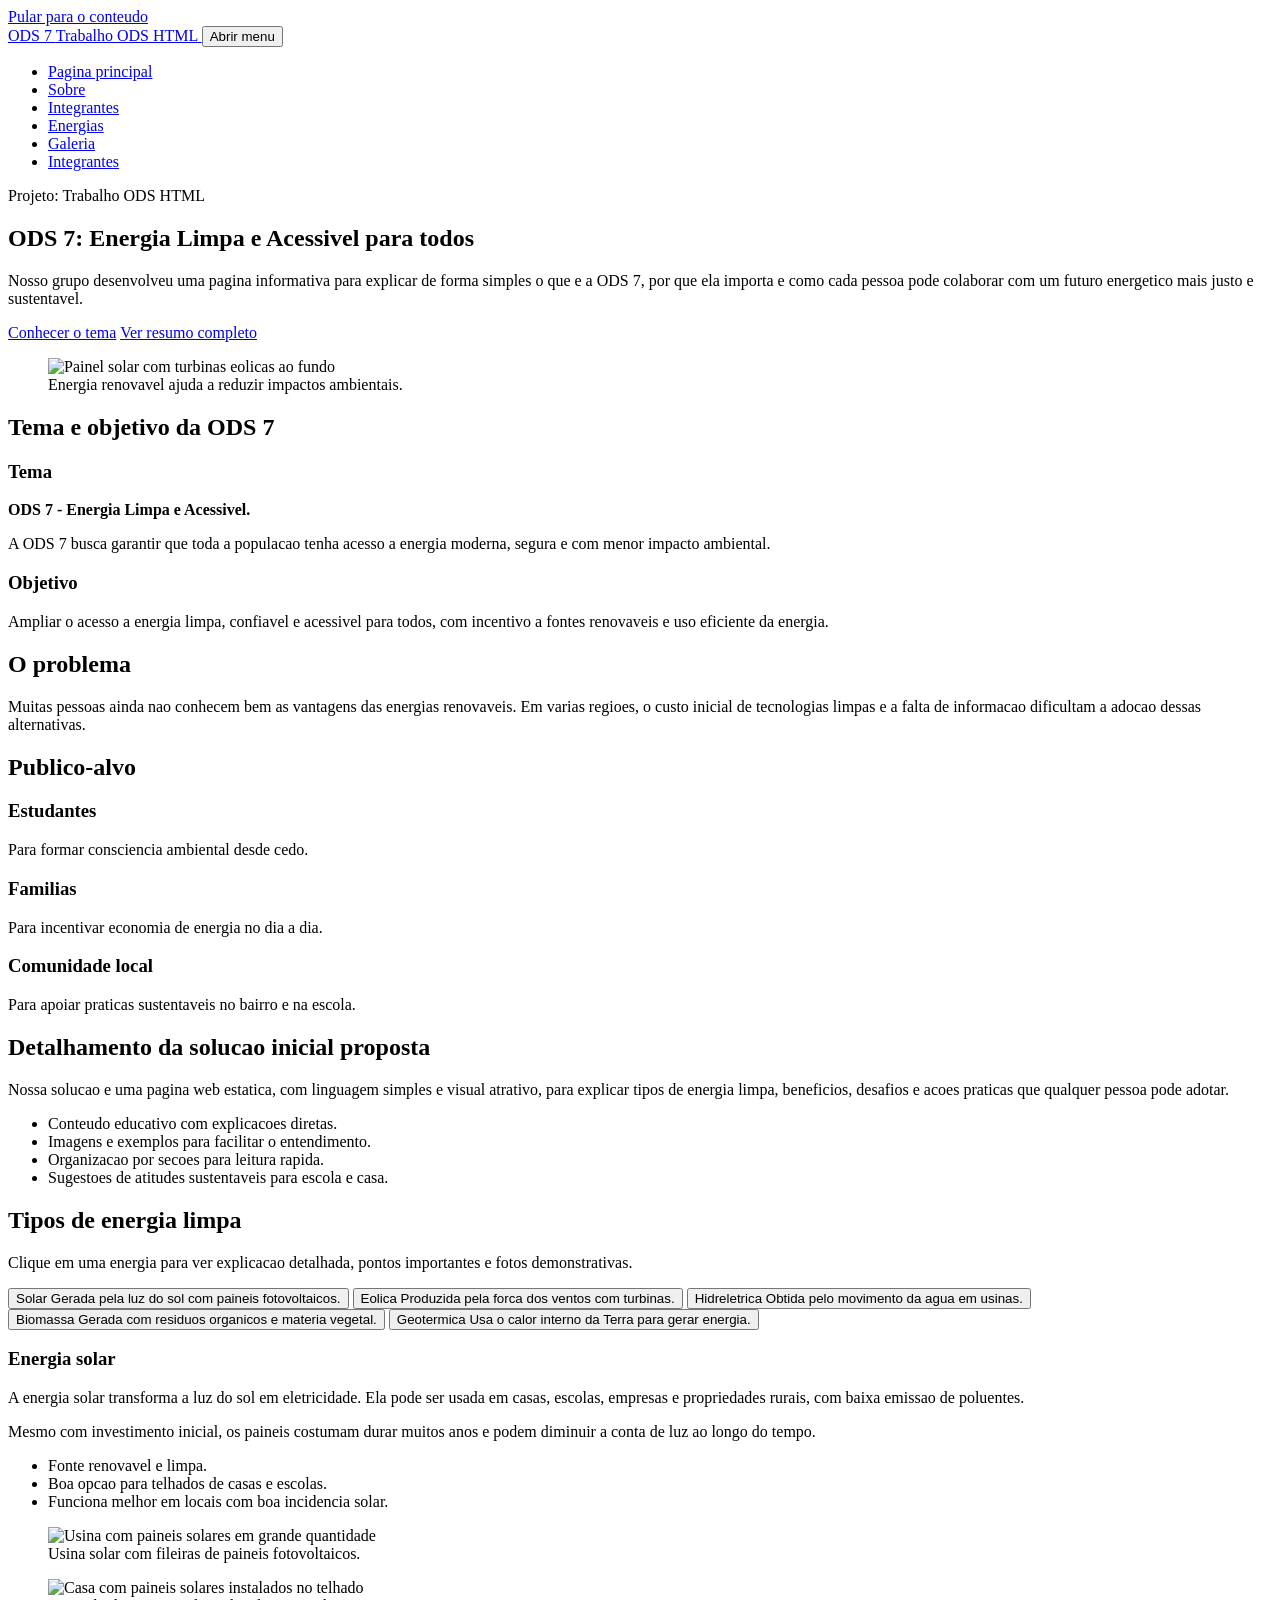
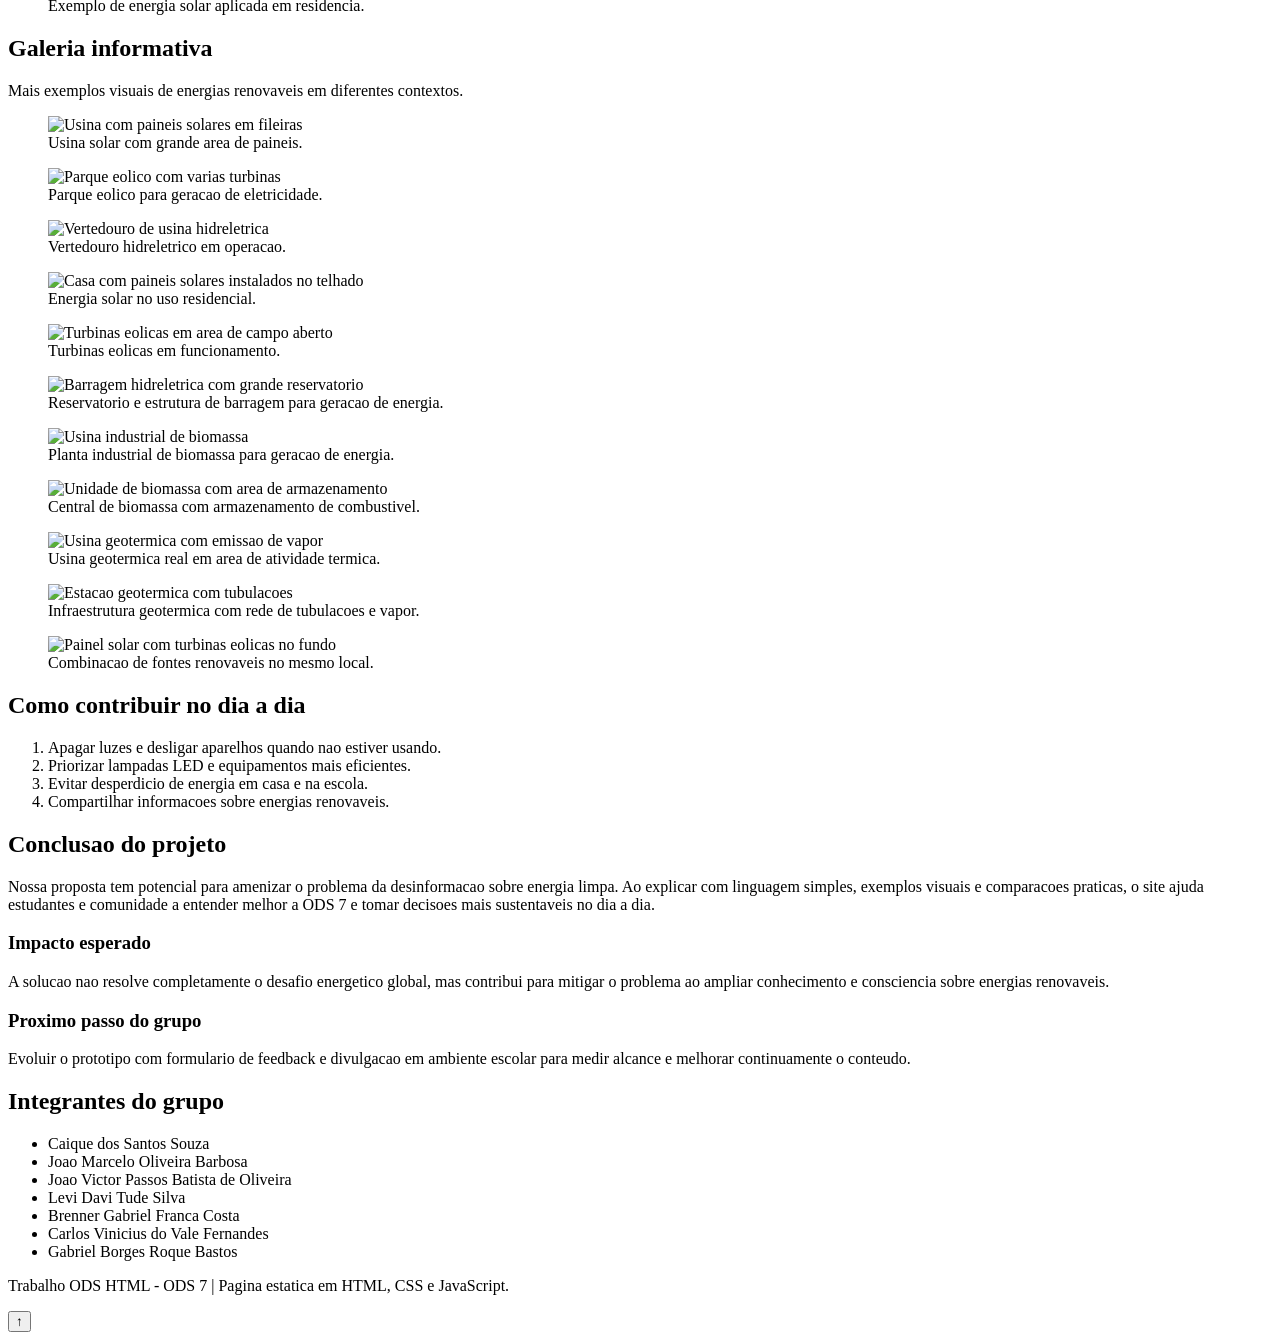
==== index.html @ 576f7d5b "Cria estrutura com 3 paginas: inicial, sobre e integrantes" ====
<!doctype html>
<html lang="pt-BR">
<head>
  <meta charset="UTF-8" />
  <meta name="viewport" content="width=device-width, initial-scale=1.0" />
  <title>Trabalho ODS HTML - ODS 7</title>
  <meta
    name="description"
    content="Pagina estatica educativa sobre a ODS 7 da ONU: Energia Limpa e Acessivel."
  />
  <link rel="stylesheet" href="style.css" />
  <script src="script.js" defer></script>
</head>
<body>
  <a class="skip-link" href="#conteudo">Pular para o conteudo</a>

  <header class="site-header" id="topo">
    <div class="container nav-wrap">
      <a class="brand" href="index.html">
        <span class="brand-badge">ODS 7</span>
        <span class="brand-text">Trabalho ODS HTML</span>
      </a>

      <button class="nav-toggle" id="nav-toggle" aria-controls="site-nav" aria-expanded="false">
        <span class="sr-only">Abrir menu</span>
        <span></span>
        <span></span>
        <span></span>
      </button>

      <nav class="site-nav" id="site-nav" aria-label="Menu principal">
        <ul>
          <li><a class="is-active" href="index.html">Pagina principal</a></li>
          <li><a href="sobre.html">Sobre</a></li>
          <li><a href="integrantes.html">Integrantes</a></li>
          <li><a href="#energias">Energias</a></li>
          <li><a href="#galeria">Galeria</a></li>
          <li><a href="#integrantes">Integrantes</a></li>
        </ul>
      </nav>
    </div>
  </header>

  <main id="conteudo">
    <section class="hero reveal">
      <div class="container hero-grid">
        <div>
          <p class="eyebrow">Projeto: Trabalho ODS HTML</p>
          <h1>ODS 7: Energia Limpa e Acessivel para todos</h1>
          <p class="hero-text">
            Nosso grupo desenvolveu uma pagina informativa para explicar de forma simples o que e a ODS 7,
            por que ela importa e como cada pessoa pode colaborar com um futuro energetico mais justo e sustentavel.
          </p>
          <div class="hero-actions">
            <a class="btn btn-primary" href="#sobre">Conhecer o tema</a>
            <a class="btn btn-outline" href="sobre.html">Ver resumo completo</a>
          </div>
        </div>
        <figure class="hero-image">
          <img
            src="https://images.unsplash.com/photo-1509391366360-2e959784a276?auto=format&fit=crop&w=1200&q=80"
            alt="Painel solar com turbinas eolicas ao fundo"
          />
          <figcaption>Energia renovavel ajuda a reduzir impactos ambientais.</figcaption>
        </figure>
      </div>
    </section>

    <section class="section reveal" id="sobre">
      <div class="container">
        <h2>Tema e objetivo da ODS 7</h2>
        <div class="cards two">
          <article class="card">
            <h3>Tema</h3>
            <p><strong>ODS 7 - Energia Limpa e Acessivel.</strong></p>
            <p>
              A ODS 7 busca garantir que toda a populacao tenha acesso a energia moderna, segura e com menor
              impacto ambiental.
            </p>
          </article>
          <article class="card">
            <h3>Objetivo</h3>
            <p>
              Ampliar o acesso a energia limpa, confiavel e acessivel para todos, com incentivo a fontes
              renovaveis e uso eficiente da energia.
            </p>
          </article>
        </div>
      </div>
    </section>

    <section class="section section-alt reveal" id="problema">
      <div class="container">
        <h2>O problema</h2>
        <p>
          Muitas pessoas ainda nao conhecem bem as vantagens das energias renovaveis. Em varias regioes, o custo
          inicial de tecnologias limpas e a falta de informacao dificultam a adocao dessas alternativas.
        </p>
      </div>
    </section>

    <section class="section reveal" id="publico">
      <div class="container">
        <h2>Publico-alvo</h2>
        <div class="cards three">
          <article class="card"><h3>Estudantes</h3><p>Para formar consciencia ambiental desde cedo.</p></article>
          <article class="card"><h3>Familias</h3><p>Para incentivar economia de energia no dia a dia.</p></article>
          <article class="card"><h3>Comunidade local</h3><p>Para apoiar praticas sustentaveis no bairro e na escola.</p></article>
        </div>
      </div>
    </section>

    <section class="section section-alt reveal" id="solucao">
      <div class="container">
        <h2>Detalhamento da solucao inicial proposta</h2>
        <p>
          Nossa solucao e uma pagina web estatica, com linguagem simples e visual atrativo, para explicar tipos de
          energia limpa, beneficios, desafios e acoes praticas que qualquer pessoa pode adotar.
        </p>
        <ul class="check-list">
          <li>Conteudo educativo com explicacoes diretas.</li>
          <li>Imagens e exemplos para facilitar o entendimento.</li>
          <li>Organizacao por secoes para leitura rapida.</li>
          <li>Sugestoes de atitudes sustentaveis para escola e casa.</li>
        </ul>
      </div>
    </section>

    <section class="section reveal" id="energias">
      <div class="container">
        <h2>Tipos de energia limpa</h2>
        <p class="section-intro">
          Clique em uma energia para ver explicacao detalhada, pontos importantes e fotos demonstrativas.
        </p>

        <div class="cards energy-grid energy-tabs" role="tablist" aria-label="Tipos de energia limpa">
          <button
            class="energy-tab card is-active"
            id="tab-solar"
            role="tab"
            aria-selected="true"
            aria-controls="painel-solar"
            data-energy-target="solar"
            type="button"
          >
            <span class="energy-tab-title">Solar</span>
            <span class="energy-tab-desc">Gerada pela luz do sol com paineis fotovoltaicos.</span>
          </button>
          <button
            class="energy-tab card"
            id="tab-eolica"
            role="tab"
            aria-selected="false"
            aria-controls="painel-eolica"
            data-energy-target="eolica"
            type="button"
          >
            <span class="energy-tab-title">Eolica</span>
            <span class="energy-tab-desc">Produzida pela forca dos ventos com turbinas.</span>
          </button>
          <button
            class="energy-tab card"
            id="tab-hidreletrica"
            role="tab"
            aria-selected="false"
            aria-controls="painel-hidreletrica"
            data-energy-target="hidreletrica"
            type="button"
          >
            <span class="energy-tab-title">Hidreletrica</span>
            <span class="energy-tab-desc">Obtida pelo movimento da agua em usinas.</span>
          </button>
          <button
            class="energy-tab card"
            id="tab-biomassa"
            role="tab"
            aria-selected="false"
            aria-controls="painel-biomassa"
            data-energy-target="biomassa"
            type="button"
          >
            <span class="energy-tab-title">Biomassa</span>
            <span class="energy-tab-desc">Gerada com residuos organicos e materia vegetal.</span>
          </button>
          <button
            class="energy-tab card"
            id="tab-geotermica"
            role="tab"
            aria-selected="false"
            aria-controls="painel-geotermica"
            data-energy-target="geotermica"
            type="button"
          >
            <span class="energy-tab-title">Geotermica</span>
            <span class="energy-tab-desc">Usa o calor interno da Terra para gerar energia.</span>
          </button>
        </div>

        <div class="energy-panels card">
          <article
            class="energy-panel is-active"
            id="painel-solar"
            role="tabpanel"
            aria-labelledby="tab-solar"
            data-energy-panel="solar"
          >
            <h3>Energia solar</h3>
            <p>
              A energia solar transforma a luz do sol em eletricidade. Ela pode ser usada em casas, escolas, empresas
              e propriedades rurais, com baixa emissao de poluentes.
            </p>
            <p>
              Mesmo com investimento inicial, os paineis costumam durar muitos anos e podem diminuir a conta de luz ao
              longo do tempo.
            </p>
            <ul class="energy-points">
              <li>Fonte renovavel e limpa.</li>
              <li>Boa opcao para telhados de casas e escolas.</li>
              <li>Funciona melhor em locais com boa incidencia solar.</li>
            </ul>
            <div class="energy-gallery">
              <figure>
                <img
                  src="https://images.unsplash.com/photo-1508514177221-188b1cf16e9d?auto=format&fit=crop&w=900&q=80"
                  alt="Usina com paineis solares em grande quantidade"
                />
                <figcaption>Usina solar com fileiras de paineis fotovoltaicos.</figcaption>
              </figure>
              <figure>
                <img
                  src="https://images.unsplash.com/photo-1497440001374-f26997328c1b?auto=format&fit=crop&w=900&q=80"
                  alt="Casa com paineis solares instalados no telhado"
                />
                <figcaption>Exemplo de energia solar aplicada em residencia.</figcaption>
              </figure>
            </div>
          </article>

          <article
            class="energy-panel"
            id="painel-eolica"
            role="tabpanel"
            aria-labelledby="tab-eolica"
            data-energy-panel="eolica"
            hidden
          >
            <h3>Energia eolica</h3>
            <p>
              A energia eolica e produzida quando o vento gira as pas das turbinas. Esse movimento aciona geradores e
              produz eletricidade para cidades e industrias.
            </p>
            <p>
              E uma fonte renovavel importante para reduzir o uso de combustiveis fosseis e diminuir a poluicao.
            </p>
            <ul class="energy-points">
              <li>Aproveita um recurso natural abundante: o vento.</li>
              <li>Tem baixa emissao de gases de efeito estufa.</li>
              <li>Requer planejamento para localizacao dos parques.</li>
            </ul>
            <div class="energy-gallery">
              <figure>
                <img
                  src="https://images.unsplash.com/photo-1466611653911-95081537e5b7?auto=format&fit=crop&w=900&q=80"
                  alt="Parque eolico com varias turbinas em area aberta"
                />
                <figcaption>Parque eolico em operacao.</figcaption>
              </figure>
              <figure>
                <img
                  src="https://images.unsplash.com/photo-1548337138-e87d889cc369?auto=format&fit=crop&w=900&q=80"
                  alt="Turbinas eolicas vistas de perto em campo aberto"
                />
                <figcaption>Turbinas transformando vento em energia eletrica.</figcaption>
              </figure>
            </div>
          </article>

          <article
            class="energy-panel"
            id="painel-hidreletrica"
            role="tabpanel"
            aria-labelledby="tab-hidreletrica"
            data-energy-panel="hidreletrica"
            hidden
          >
            <h3>Energia hidreletrica</h3>
            <p>
              A energia hidreletrica usa a forca da agua para girar turbinas e gerar eletricidade. No Brasil, essa
              fonte tem papel importante no abastecimento de energia.
            </p>
            <p>
              Apesar de renovavel, obras hidreletricas precisam de estudos ambientais para reduzir impactos em rios,
              fauna e comunidades.
            </p>
            <ul class="energy-points">
              <li>Grande capacidade de geracao para o sistema eletrico.</li>
              <li>Aproveita o fluxo de rios e reservatorios.</li>
              <li>Exige monitoramento ambiental constante.</li>
            </ul>
            <div class="energy-gallery">
              <figure>
                <img
                  src="https://upload.wikimedia.org/wikipedia/commons/f/f7/Itaipu_Dam_Spillway.jpg"
                  alt="Vertedouro da usina hidreletrica de Itaipu"
                />
                <figcaption>Vertedouro da hidreletrica de Itaipu em operacao.</figcaption>
              </figure>
              <figure>
                <img
                  src="https://upload.wikimedia.org/wikipedia/commons/b/b6/Barragem_de_itaipu.jpg"
                  alt="Barragem da usina hidreletrica de Itaipu"
                />
                <figcaption>Barragem hidreletrica com descarga de agua controlada.</figcaption>
              </figure>
            </div>
          </article>

          <article
            class="energy-panel"
            id="painel-biomassa"
            role="tabpanel"
            aria-labelledby="tab-biomassa"
            data-energy-panel="biomassa"
            hidden
          >
            <h3>Energia de biomassa</h3>
            <p>
              A biomassa usa residuos organicos, como restos de madeira, bagaco de cana e residuos agricolas, para
              produzir calor, eletricidade ou biocombustiveis.
            </p>
            <p>
              Ela ajuda a aproveitar materiais que seriam descartados, podendo gerar energia perto do local de
              producao desses residuos.
            </p>
            <ul class="energy-points">
              <li>Transforma residuos em fonte energetica util.</li>
              <li>Pode fortalecer economia local e rural.</li>
              <li>Precisa de controle de emissao e manejo adequado.</li>
            </ul>
            <div class="energy-gallery">
              <figure>
                <img
                  src="https://upload.wikimedia.org/wikipedia/commons/b/b1/Sandakan_Sabah_IOI-Sandakan-Biomass-Power-Plant-02.jpg"
                  alt="Usina real de biomassa com estrutura industrial"
                />
                <figcaption>Usina de biomassa em operacao para geracao de energia eletrica.</figcaption>
              </figure>
              <figure>
                <img
                  src="https://upload.wikimedia.org/wikipedia/commons/7/75/Biomassekraftwerk_mit_Lager.jpg"
                  alt="Central de biomassa com area de armazenamento de material"
                />
                <figcaption>Infraestrutura de biomassa com estoque de combustivel renovavel.</figcaption>
              </figure>
            </div>
          </article>

          <article
            class="energy-panel"
            id="painel-geotermica"
            role="tabpanel"
            aria-labelledby="tab-geotermica"
            data-energy-panel="geotermica"
            hidden
          >
            <h3>Energia geotermica</h3>
            <p>
              A energia geotermica aproveita o calor interno da Terra para aquecimento e producao de eletricidade.
              Essa fonte pode funcionar de forma constante em regioes com potencial geotermico.
            </p>
            <p>
              E pouco comum no Brasil, mas e bastante estudada no mundo por ser uma opcao limpa e estavel.
            </p>
            <ul class="energy-points">
              <li>Baixa emissao de carbono na operacao.</li>
              <li>Geracao continua em areas adequadas.</li>
              <li>Depende de condicoes geologicas especificas.</li>
            </ul>
            <div class="energy-gallery">
              <figure>
                <img
                  src="https://upload.wikimedia.org/wikipedia/commons/a/af/Hellisheidi_Geothermal_Power_Station.jpg"
                  alt="Usina geotermica real com vapor na Islandia"
                />
                <figcaption>Usina geotermica com liberacao de vapor em operacao real.</figcaption>
              </figure>
              <figure>
                <img
                  src="https://upload.wikimedia.org/wikipedia/commons/8/8b/Wairakei_Geothermal_Power_Station-5838.jpg"
                  alt="Estacao geotermica com tubulacoes e sistema de vapor"
                />
                <figcaption>Tubulacoes e sistema industrial de energia geotermica.</figcaption>
              </figure>
            </div>
          </article>
        </div>
      </div>
    </section>

    <section class="section section-alt reveal" id="galeria">
      <div class="container">
        <h2>Galeria informativa</h2>
        <p class="section-intro">Mais exemplos visuais de energias renovaveis em diferentes contextos.</p>
        <div class="gallery">
          <figure>
            <img
              src="https://images.unsplash.com/photo-1508514177221-188b1cf16e9d?auto=format&fit=crop&w=900&q=80"
              alt="Usina com paineis solares em fileiras"
            />
            <figcaption>Usina solar com grande area de paineis.</figcaption>
          </figure>
          <figure>
            <img
              src="https://images.unsplash.com/photo-1466611653911-95081537e5b7?auto=format&fit=crop&w=900&q=80"
              alt="Parque eolico com varias turbinas"
            />
            <figcaption>Parque eolico para geracao de eletricidade.</figcaption>
          </figure>
          <figure>
            <img
              src="https://upload.wikimedia.org/wikipedia/commons/f/f7/Itaipu_Dam_Spillway.jpg"
              alt="Vertedouro de usina hidreletrica"
            />
            <figcaption>Vertedouro hidreletrico em operacao.</figcaption>
          </figure>
          <figure>
            <img
              src="https://images.unsplash.com/photo-1497440001374-f26997328c1b?auto=format&fit=crop&w=900&q=80"
              alt="Casa com paineis solares instalados no telhado"
            />
            <figcaption>Energia solar no uso residencial.</figcaption>
          </figure>
          <figure>
            <img
              src="https://images.unsplash.com/photo-1548337138-e87d889cc369?auto=format&fit=crop&w=900&q=80"
              alt="Turbinas eolicas em area de campo aberto"
            />
            <figcaption>Turbinas eolicas em funcionamento.</figcaption>
          </figure>
          <figure>
            <img
              src="https://upload.wikimedia.org/wikipedia/commons/b/b6/Barragem_de_itaipu.jpg"
              alt="Barragem hidreletrica com grande reservatorio"
            />
            <figcaption>Reservatorio e estrutura de barragem para geracao de energia.</figcaption>
          </figure>
          <figure>
            <img
              src="https://upload.wikimedia.org/wikipedia/commons/b/b1/Sandakan_Sabah_IOI-Sandakan-Biomass-Power-Plant-02.jpg"
              alt="Usina industrial de biomassa"
            />
            <figcaption>Planta industrial de biomassa para geracao de energia.</figcaption>
          </figure>
          <figure>
            <img
              src="https://upload.wikimedia.org/wikipedia/commons/7/75/Biomassekraftwerk_mit_Lager.jpg"
              alt="Unidade de biomassa com area de armazenamento"
            />
            <figcaption>Central de biomassa com armazenamento de combustivel.</figcaption>
          </figure>
          <figure>
            <img
              src="https://upload.wikimedia.org/wikipedia/commons/a/af/Hellisheidi_Geothermal_Power_Station.jpg"
              alt="Usina geotermica com emissao de vapor"
            />
            <figcaption>Usina geotermica real em area de atividade termica.</figcaption>
          </figure>
          <figure>
            <img
              src="https://upload.wikimedia.org/wikipedia/commons/8/8b/Wairakei_Geothermal_Power_Station-5838.jpg"
              alt="Estacao geotermica com tubulacoes"
            />
            <figcaption>Infraestrutura geotermica com rede de tubulacoes e vapor.</figcaption>
          </figure>
          <figure>
            <img
              src="https://images.unsplash.com/photo-1509391366360-2e959784a276?auto=format&fit=crop&w=900&q=80"
              alt="Painel solar com turbinas eolicas no fundo"
            />
            <figcaption>Combinacao de fontes renovaveis no mesmo local.</figcaption>
          </figure>
        </div>
      </div>
    </section>

    <section class="section reveal" id="acoes">
      <div class="container">
        <h2>Como contribuir no dia a dia</h2>
        <ol class="tips">
          <li>Apagar luzes e desligar aparelhos quando nao estiver usando.</li>
          <li>Priorizar lampadas LED e equipamentos mais eficientes.</li>
          <li>Evitar desperdicio de energia em casa e na escola.</li>
          <li>Compartilhar informacoes sobre energias renovaveis.</li>
        </ol>
      </div>
    </section>

    <section class="section section-alt reveal" id="conclusao">
      <div class="container">
        <h2>Conclusao do projeto</h2>
        <p class="section-intro">
          Nossa proposta tem potencial para amenizar o problema da desinformacao sobre energia limpa. Ao explicar com
          linguagem simples, exemplos visuais e comparacoes praticas, o site ajuda estudantes e comunidade a entender
          melhor a ODS 7 e tomar decisoes mais sustentaveis no dia a dia.
        </p>
        <div class="cards two">
          <article class="card">
            <h3>Impacto esperado</h3>
            <p>
              A solucao nao resolve completamente o desafio energetico global, mas contribui para mitigar o problema ao
              ampliar conhecimento e consciencia sobre energias renovaveis.
            </p>
          </article>
          <article class="card">
            <h3>Proximo passo do grupo</h3>
            <p>
              Evoluir o prototipo com formulario de feedback e divulgacao em ambiente escolar para medir alcance e
              melhorar continuamente o conteudo.
            </p>
          </article>
        </div>
      </div>
    </section>

    <section class="section section-alt reveal" id="integrantes">
      <div class="container">
        <h2>Integrantes do grupo</h2>
        <ul class="members">
          <li>Caique dos Santos Souza</li>
          <li>Joao Marcelo Oliveira Barbosa</li>
          <li>Joao Victor Passos Batista de Oliveira</li>
          <li>Levi Davi Tude Silva</li>
          <li>Brenner Gabriel Franca Costa</li>
          <li>Carlos Vinicius do Vale Fernandes</li>
          <li>Gabriel Borges Roque Bastos</li>
        </ul>
      </div>
    </section>
  </main>

  <footer class="site-footer">
    <div class="container">
      <p>Trabalho ODS HTML - ODS 7 | Pagina estatica em HTML, CSS e JavaScript.</p>
    </div>
  </footer>

  <button id="to-top" class="to-top" aria-label="Voltar ao topo">↑</button>
</body>
</html>
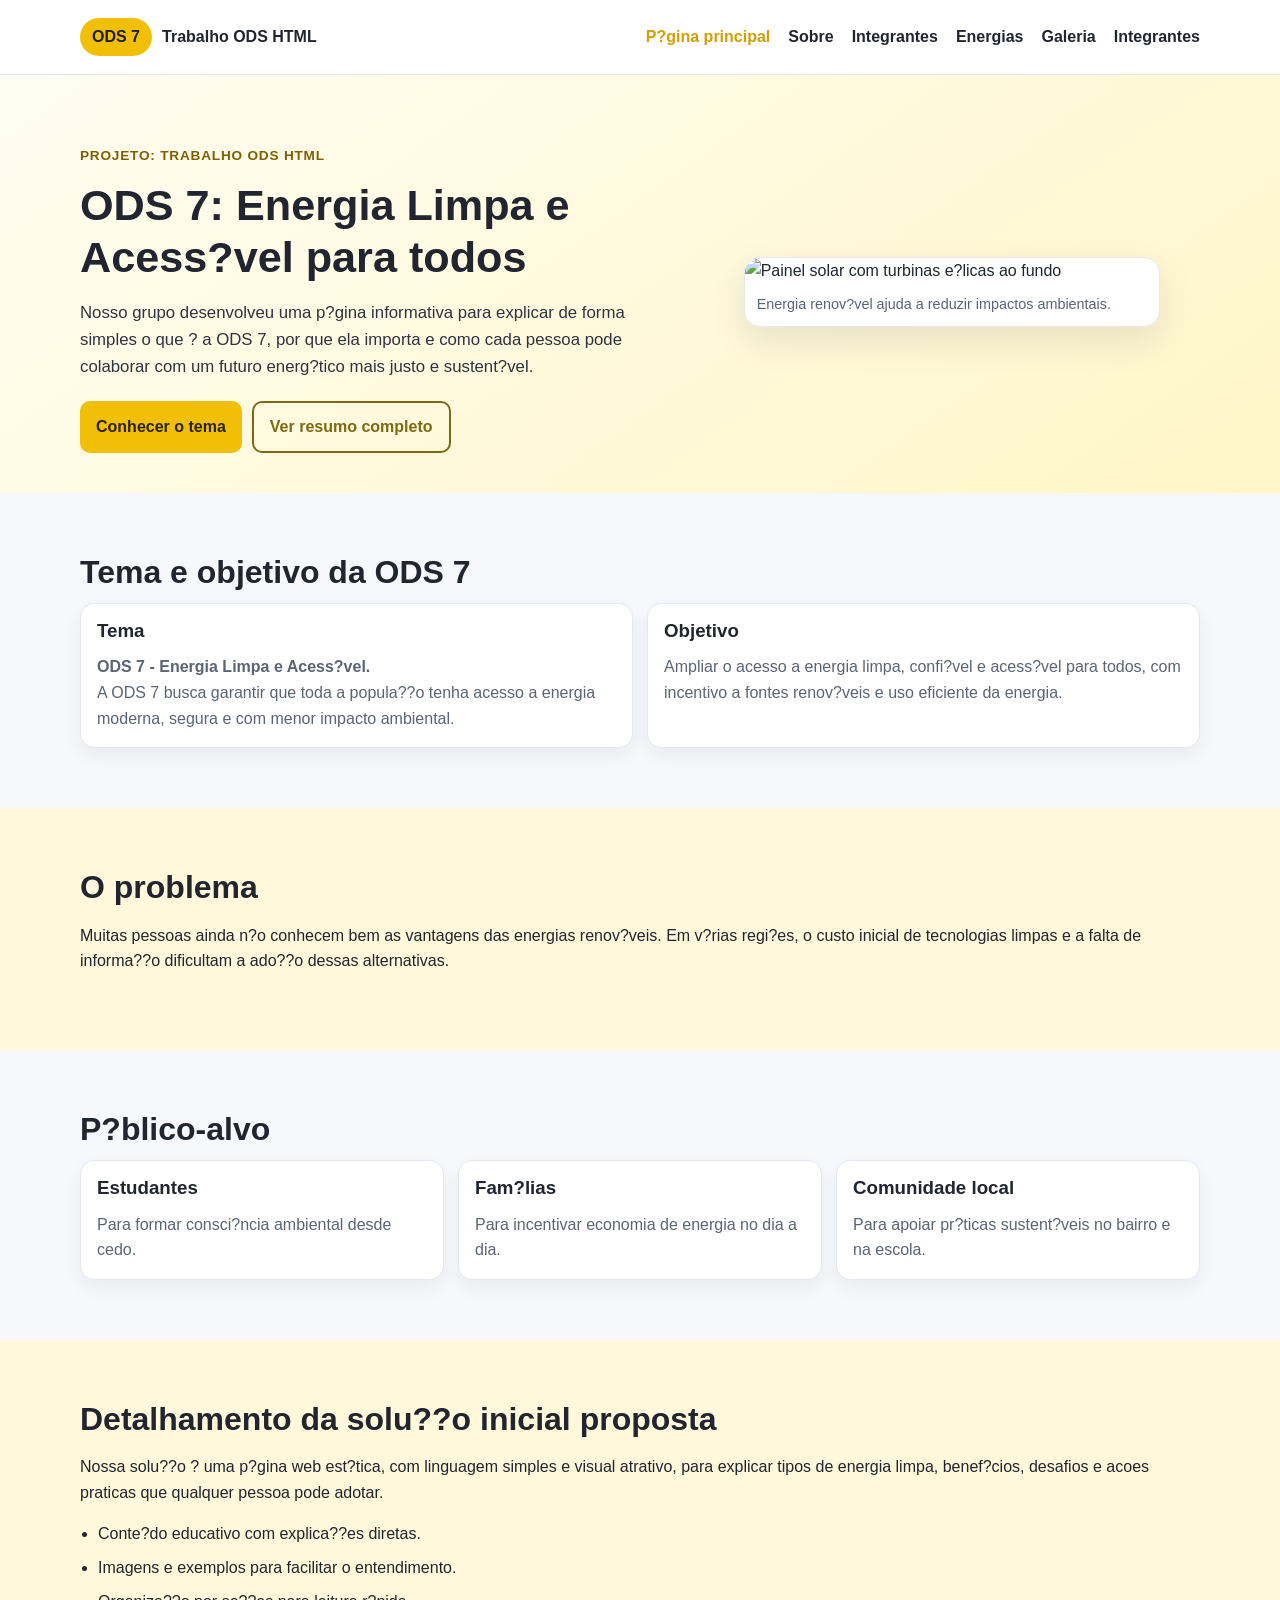
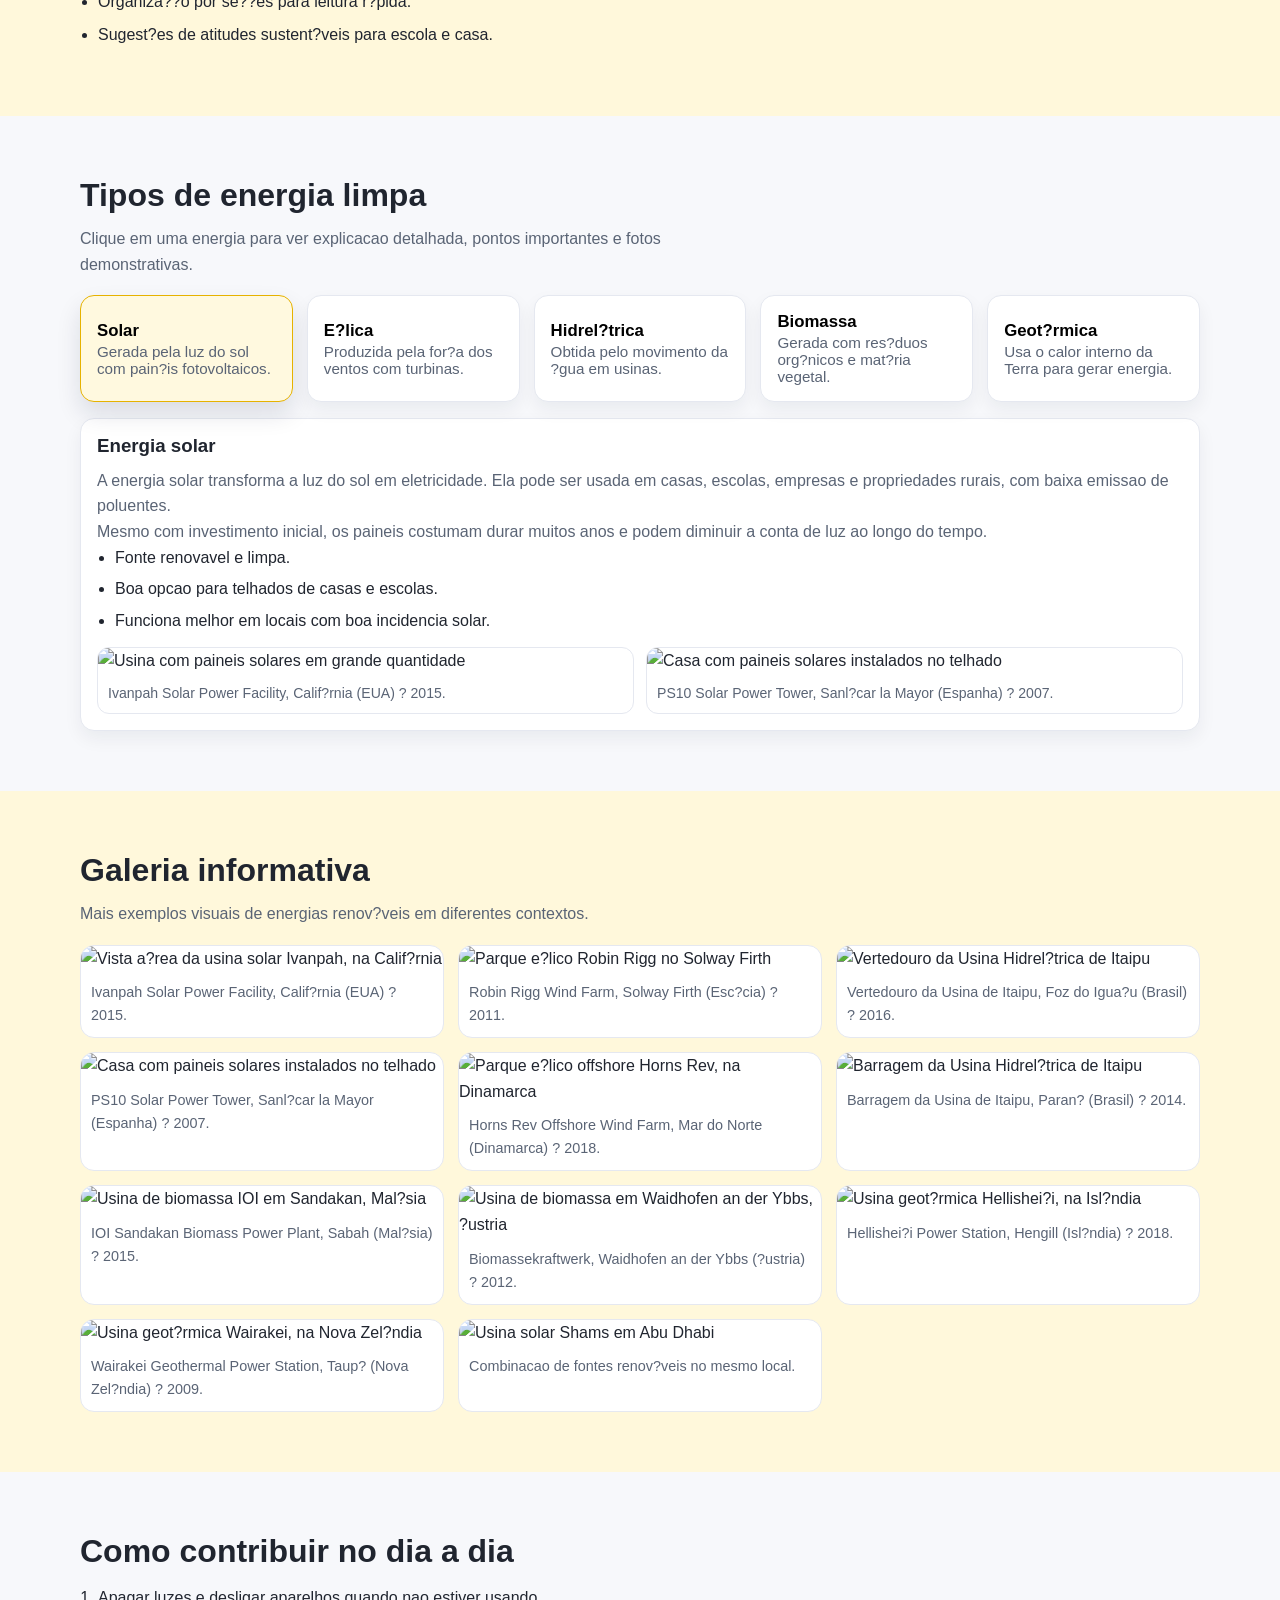
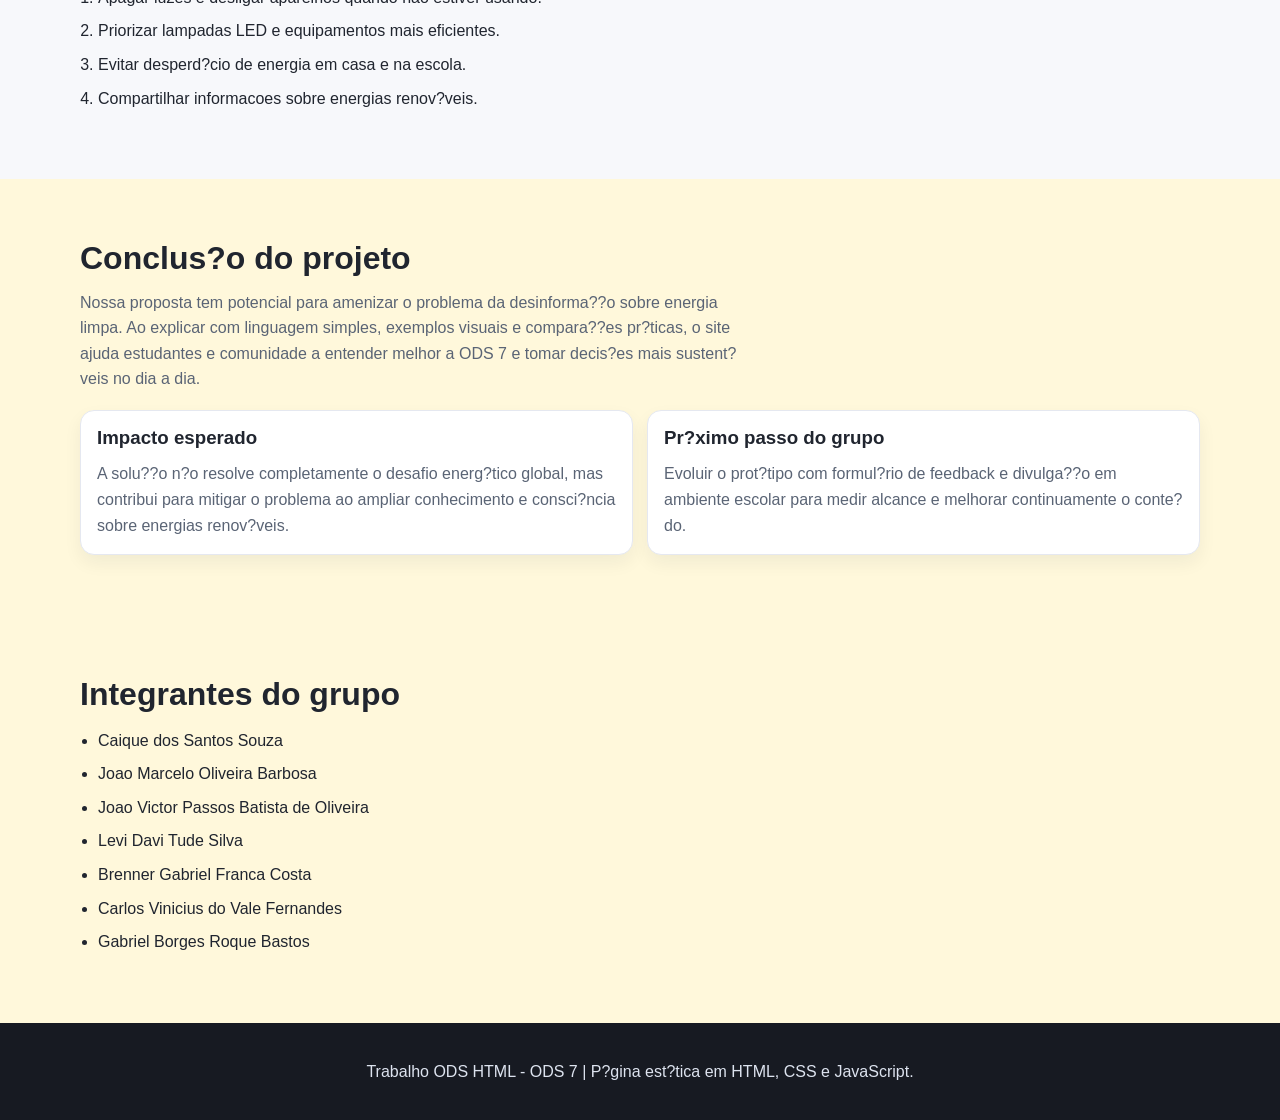
==== commit bdae47d4: "Revisa ortografia e atualiza fotos reais com local e ano" ====
--- a/index.html
+++ b/index.html
@@ -6,7 +6,7 @@
   <title>Trabalho ODS HTML - ODS 7</title>
   <meta
     name="description"
-    content="Pagina estatica educativa sobre a ODS 7 da ONU: Energia Limpa e Acessivel."
+    content="P?gina est?tica educativa sobre a ODS 7 da ONU: Energia Limpa e Acess?vel."
   />
   <link rel="stylesheet" href="style.css" />
   <script src="script.js" defer></script>
@@ -30,7 +30,7 @@
 
       <nav class="site-nav" id="site-nav" aria-label="Menu principal">
         <ul>
-          <li><a class="is-active" href="index.html">Pagina principal</a></li>
+          <li><a class="is-active" href="index.html">P?gina principal</a></li>
           <li><a href="sobre.html">Sobre</a></li>
           <li><a href="integrantes.html">Integrantes</a></li>
           <li><a href="#energias">Energias</a></li>
@@ -46,10 +46,10 @@
       <div class="container hero-grid">
         <div>
           <p class="eyebrow">Projeto: Trabalho ODS HTML</p>
-          <h1>ODS 7: Energia Limpa e Acessivel para todos</h1>
+          <h1>ODS 7: Energia Limpa e Acess?vel para todos</h1>
           <p class="hero-text">
-            Nosso grupo desenvolveu uma pagina informativa para explicar de forma simples o que e a ODS 7,
-            por que ela importa e como cada pessoa pode colaborar com um futuro energetico mais justo e sustentavel.
+            Nosso grupo desenvolveu uma p?gina informativa para explicar de forma simples o que ? a ODS 7,
+            por que ela importa e como cada pessoa pode colaborar com um futuro energ?tico mais justo e sustent?vel.
           </p>
           <div class="hero-actions">
             <a class="btn btn-primary" href="#sobre">Conhecer o tema</a>
@@ -59,9 +59,9 @@
         <figure class="hero-image">
           <img
             src="https://images.unsplash.com/photo-1509391366360-2e959784a276?auto=format&fit=crop&w=1200&q=80"
-            alt="Painel solar com turbinas eolicas ao fundo"
+            alt="Painel solar com turbinas e?licas ao fundo"
           />
-          <figcaption>Energia renovavel ajuda a reduzir impactos ambientais.</figcaption>
+          <figcaption>Energia renov?vel ajuda a reduzir impactos ambientais.</figcaption>
         </figure>
       </div>
     </section>
@@ -72,17 +72,17 @@
         <div class="cards two">
           <article class="card">
             <h3>Tema</h3>
-            <p><strong>ODS 7 - Energia Limpa e Acessivel.</strong></p>
-            <p>
-              A ODS 7 busca garantir que toda a populacao tenha acesso a energia moderna, segura e com menor
+            <p><strong>ODS 7 - Energia Limpa e Acess?vel.</strong></p>
+            <p>
+              A ODS 7 busca garantir que toda a popula??o tenha acesso a energia moderna, segura e com menor
               impacto ambiental.
             </p>
           </article>
           <article class="card">
             <h3>Objetivo</h3>
             <p>
-              Ampliar o acesso a energia limpa, confiavel e acessivel para todos, com incentivo a fontes
-              renovaveis e uso eficiente da energia.
+              Ampliar o acesso a energia limpa, confi?vel e acess?vel para todos, com incentivo a fontes
+              renov?veis e uso eficiente da energia.
             </p>
           </article>
         </div>
@@ -93,35 +93,35 @@
       <div class="container">
         <h2>O problema</h2>
         <p>
-          Muitas pessoas ainda nao conhecem bem as vantagens das energias renovaveis. Em varias regioes, o custo
-          inicial de tecnologias limpas e a falta de informacao dificultam a adocao dessas alternativas.
+          Muitas pessoas ainda n?o conhecem bem as vantagens das energias renov?veis. Em v?rias regi?es, o custo
+          inicial de tecnologias limpas e a falta de informa??o dificultam a ado??o dessas alternativas.
         </p>
       </div>
     </section>
 
     <section class="section reveal" id="publico">
       <div class="container">
-        <h2>Publico-alvo</h2>
+        <h2>P?blico-alvo</h2>
         <div class="cards three">
-          <article class="card"><h3>Estudantes</h3><p>Para formar consciencia ambiental desde cedo.</p></article>
-          <article class="card"><h3>Familias</h3><p>Para incentivar economia de energia no dia a dia.</p></article>
-          <article class="card"><h3>Comunidade local</h3><p>Para apoiar praticas sustentaveis no bairro e na escola.</p></article>
-        </div>
-      </div>
-    </section>
-
-    <section class="section section-alt reveal" id="solucao">
-      <div class="container">
-        <h2>Detalhamento da solucao inicial proposta</h2>
+          <article class="card"><h3>Estudantes</h3><p>Para formar consci?ncia ambiental desde cedo.</p></article>
+          <article class="card"><h3>Fam?lias</h3><p>Para incentivar economia de energia no dia a dia.</p></article>
+          <article class="card"><h3>Comunidade local</h3><p>Para apoiar pr?ticas sustent?veis no bairro e na escola.</p></article>
+        </div>
+      </div>
+    </section>
+
+    <section class="section section-alt reveal" id="solu??o">
+      <div class="container">
+        <h2>Detalhamento da solu??o inicial proposta</h2>
         <p>
-          Nossa solucao e uma pagina web estatica, com linguagem simples e visual atrativo, para explicar tipos de
-          energia limpa, beneficios, desafios e acoes praticas que qualquer pessoa pode adotar.
+          Nossa solu??o ? uma p?gina web est?tica, com linguagem simples e visual atrativo, para explicar tipos de
+          energia limpa, benef?cios, desafios e acoes praticas que qualquer pessoa pode adotar.
         </p>
         <ul class="check-list">
-          <li>Conteudo educativo com explicacoes diretas.</li>
+          <li>Conte?do educativo com explica??es diretas.</li>
           <li>Imagens e exemplos para facilitar o entendimento.</li>
-          <li>Organizacao por secoes para leitura rapida.</li>
-          <li>Sugestoes de atitudes sustentaveis para escola e casa.</li>
+          <li>Organiza??o por se??es para leitura r?pida.</li>
+          <li>Sugest?es de atitudes sustent?veis para escola e casa.</li>
         </ul>
       </div>
     </section>
@@ -144,7 +144,7 @@
             type="button"
           >
             <span class="energy-tab-title">Solar</span>
-            <span class="energy-tab-desc">Gerada pela luz do sol com paineis fotovoltaicos.</span>
+            <span class="energy-tab-desc">Gerada pela luz do sol com pain?is fotovoltaicos.</span>
           </button>
           <button
             class="energy-tab card"
@@ -155,8 +155,8 @@
             data-energy-target="eolica"
             type="button"
           >
-            <span class="energy-tab-title">Eolica</span>
-            <span class="energy-tab-desc">Produzida pela forca dos ventos com turbinas.</span>
+            <span class="energy-tab-title">E?lica</span>
+            <span class="energy-tab-desc">Produzida pela for?a dos ventos com turbinas.</span>
           </button>
           <button
             class="energy-tab card"
@@ -167,8 +167,8 @@
             data-energy-target="hidreletrica"
             type="button"
           >
-            <span class="energy-tab-title">Hidreletrica</span>
-            <span class="energy-tab-desc">Obtida pelo movimento da agua em usinas.</span>
+            <span class="energy-tab-title">Hidrel?trica</span>
+            <span class="energy-tab-desc">Obtida pelo movimento da ?gua em usinas.</span>
           </button>
           <button
             class="energy-tab card"
@@ -180,7 +180,7 @@
             type="button"
           >
             <span class="energy-tab-title">Biomassa</span>
-            <span class="energy-tab-desc">Gerada com residuos organicos e materia vegetal.</span>
+            <span class="energy-tab-desc">Gerada com res?duos org?nicos e mat?ria vegetal.</span>
           </button>
           <button
             class="energy-tab card"
@@ -191,7 +191,7 @@
             data-energy-target="geotermica"
             type="button"
           >
-            <span class="energy-tab-title">Geotermica</span>
+            <span class="energy-tab-title">Geot?rmica</span>
             <span class="energy-tab-desc">Usa o calor interno da Terra para gerar energia.</span>
           </button>
         </div>
@@ -221,17 +221,17 @@
             <div class="energy-gallery">
               <figure>
                 <img
-                  src="https://images.unsplash.com/photo-1508514177221-188b1cf16e9d?auto=format&fit=crop&w=900&q=80"
+                  src="https://upload.wikimedia.org/wikipedia/commons/f/fd/Ivanpah_Solar_Power_Facility_from_the_air_2015.jpg"
                   alt="Usina com paineis solares em grande quantidade"
                 />
-                <figcaption>Usina solar com fileiras de paineis fotovoltaicos.</figcaption>
-              </figure>
-              <figure>
-                <img
-                  src="https://images.unsplash.com/photo-1497440001374-f26997328c1b?auto=format&fit=crop&w=900&q=80"
+                <figcaption>Ivanpah Solar Power Facility, Calif?rnia (EUA) ? 2015.</figcaption>
+              </figure>
+              <figure>
+                <img
+                  src="https://upload.wikimedia.org/wikipedia/commons/e/eb/PS10_solar_power_tower.jpg"
                   alt="Casa com paineis solares instalados no telhado"
                 />
-                <figcaption>Exemplo de energia solar aplicada em residencia.</figcaption>
+                <figcaption>PS10 Solar Power Tower, Sanl?car la Mayor (Espanha) ? 2007.</figcaption>
               </figure>
             </div>
           </article>
@@ -244,33 +244,33 @@
             data-energy-panel="eolica"
             hidden
           >
-            <h3>Energia eolica</h3>
-            <p>
-              A energia eolica e produzida quando o vento gira as pas das turbinas. Esse movimento aciona geradores e
-              produz eletricidade para cidades e industrias.
-            </p>
-            <p>
-              E uma fonte renovavel importante para reduzir o uso de combustiveis fosseis e diminuir a poluicao.
+            <h3>Energia e?lica</h3>
+            <p>
+              A energia e?lica ? produzida quando o vento gira as p?s das turbinas. Esse movimento aciona geradores e
+              produz eletricidade para cidades e ind?strias.
+            </p>
+            <p>
+              ? uma fonte renov?vel importante para reduzir o uso de combust?veis f?sseis e diminuir a polui??o.
             </p>
             <ul class="energy-points">
               <li>Aproveita um recurso natural abundante: o vento.</li>
-              <li>Tem baixa emissao de gases de efeito estufa.</li>
-              <li>Requer planejamento para localizacao dos parques.</li>
+              <li>Tem baixa emiss?o de gases de efeito estufa.</li>
+              <li>Requer planejamento para localiza??o dos parques.</li>
             </ul>
             <div class="energy-gallery">
               <figure>
                 <img
-                  src="https://images.unsplash.com/photo-1466611653911-95081537e5b7?auto=format&fit=crop&w=900&q=80"
+                  src="https://upload.wikimedia.org/wikipedia/commons/3/33/Robin_Rigg_Wind_Farm_%28geograph_2583753%29.jpg"
                   alt="Parque eolico com varias turbinas em area aberta"
                 />
-                <figcaption>Parque eolico em operacao.</figcaption>
-              </figure>
-              <figure>
-                <img
-                  src="https://images.unsplash.com/photo-1548337138-e87d889cc369?auto=format&fit=crop&w=900&q=80"
+                <figcaption>Robin Rigg Wind Farm, Solway Firth (Esc?cia) ? 2011.</figcaption>
+              </figure>
+              <figure>
+                <img
+                  src="https://upload.wikimedia.org/wikipedia/commons/a/a9/Offshore_wind_farm_with_sand_bank_%22Horns_Rev%22%2C_Denmark.jpg"
                   alt="Turbinas eolicas vistas de perto em campo aberto"
                 />
-                <figcaption>Turbinas transformando vento em energia eletrica.</figcaption>
+                <figcaption>Horns Rev Offshore Wind Farm, Mar do Norte (Dinamarca) ? 2018.</figcaption>
               </figure>
             </div>
           </article>
@@ -283,18 +283,18 @@
             data-energy-panel="hidreletrica"
             hidden
           >
-            <h3>Energia hidreletrica</h3>
+            <h3>Energia hidrel?trica</h3>
             <p>
               A energia hidreletrica usa a forca da agua para girar turbinas e gerar eletricidade. No Brasil, essa
               fonte tem papel importante no abastecimento de energia.
             </p>
             <p>
-              Apesar de renovavel, obras hidreletricas precisam de estudos ambientais para reduzir impactos em rios,
+              Apesar de renov?vel, obras hidrel?tricas precisam de estudos ambientais para reduzir impactos em rios,
               fauna e comunidades.
             </p>
             <ul class="energy-points">
-              <li>Grande capacidade de geracao para o sistema eletrico.</li>
-              <li>Aproveita o fluxo de rios e reservatorios.</li>
+              <li>Grande capacidade de gera??o para o sistema el?trico.</li>
+              <li>Aproveita o fluxo de rios e reservat?rios.</li>
               <li>Exige monitoramento ambiental constante.</li>
             </ul>
             <div class="energy-gallery">
@@ -303,14 +303,14 @@
                   src="https://upload.wikimedia.org/wikipedia/commons/f/f7/Itaipu_Dam_Spillway.jpg"
                   alt="Vertedouro da usina hidreletrica de Itaipu"
                 />
-                <figcaption>Vertedouro da hidreletrica de Itaipu em operacao.</figcaption>
+                <figcaption>Vertedouro da Usina de Itaipu, Foz do Igua?u (Brasil) ? 2016.</figcaption>
               </figure>
               <figure>
                 <img
                   src="https://upload.wikimedia.org/wikipedia/commons/b/b6/Barragem_de_itaipu.jpg"
                   alt="Barragem da usina hidreletrica de Itaipu"
                 />
-                <figcaption>Barragem hidreletrica com descarga de agua controlada.</figcaption>
+                <figcaption>Barragem da Usina de Itaipu, Paran? (Brasil) ? 2014.</figcaption>
               </figure>
             </div>
           </article>
@@ -325,17 +325,17 @@
           >
             <h3>Energia de biomassa</h3>
             <p>
-              A biomassa usa residuos organicos, como restos de madeira, bagaco de cana e residuos agricolas, para
+              A biomassa usa res?duos org?nicos, como restos de madeira, baga?o de cana e res?duos agr?colas, para
               produzir calor, eletricidade ou biocombustiveis.
             </p>
             <p>
               Ela ajuda a aproveitar materiais que seriam descartados, podendo gerar energia perto do local de
-              producao desses residuos.
+              produ??o desses res?duos.
             </p>
             <ul class="energy-points">
-              <li>Transforma residuos em fonte energetica util.</li>
+              <li>Transforma residuos em fonte energ?tica ?til.</li>
               <li>Pode fortalecer economia local e rural.</li>
-              <li>Precisa de controle de emissao e manejo adequado.</li>
+              <li>Precisa de controle de emiss?o e manejo adequado.</li>
             </ul>
             <div class="energy-gallery">
               <figure>
@@ -343,14 +343,14 @@
                   src="https://upload.wikimedia.org/wikipedia/commons/b/b1/Sandakan_Sabah_IOI-Sandakan-Biomass-Power-Plant-02.jpg"
                   alt="Usina real de biomassa com estrutura industrial"
                 />
-                <figcaption>Usina de biomassa em operacao para geracao de energia eletrica.</figcaption>
-              </figure>
-              <figure>
-                <img
-                  src="https://upload.wikimedia.org/wikipedia/commons/7/75/Biomassekraftwerk_mit_Lager.jpg"
+                <figcaption>IOI Sandakan Biomass Power Plant, Sabah (Mal?sia) ? 2015.</figcaption>
+              </figure>
+              <figure>
+                <img
+                  src="https://upload.wikimedia.org/wikipedia/commons/6/66/Waidhofen_an_der_Ybbs_-_Biomassekraftwerk.jpg"
                   alt="Central de biomassa com area de armazenamento de material"
                 />
-                <figcaption>Infraestrutura de biomassa com estoque de combustivel renovavel.</figcaption>
+                <figcaption>Biomassekraftwerk, Waidhofen an der Ybbs (?ustria) ? 2012.</figcaption>
               </figure>
             </div>
           </article>
@@ -363,18 +363,18 @@
             data-energy-panel="geotermica"
             hidden
           >
-            <h3>Energia geotermica</h3>
+            <h3>Energia geot?rmica</h3>
             <p>
               A energia geotermica aproveita o calor interno da Terra para aquecimento e producao de eletricidade.
-              Essa fonte pode funcionar de forma constante em regioes com potencial geotermico.
-            </p>
-            <p>
-              E pouco comum no Brasil, mas e bastante estudada no mundo por ser uma opcao limpa e estavel.
+              Essa fonte pode funcionar de forma constante em regi?es com potencial geot?rmico.
+            </p>
+            <p>
+              ? pouco comum no Brasil, mas ? bastante estudada no mundo por ser uma op??o limpa e est?vel.
             </p>
             <ul class="energy-points">
-              <li>Baixa emissao de carbono na operacao.</li>
-              <li>Geracao continua em areas adequadas.</li>
-              <li>Depende de condicoes geologicas especificas.</li>
+              <li>Baixa emiss?o de carbono na opera??o.</li>
+              <li>Gera??o cont?nua em ?reas adequadas.</li>
+              <li>Depende de condi??es geol?gicas espec?ficas.</li>
             </ul>
             <div class="energy-gallery">
               <figure>
@@ -382,14 +382,14 @@
                   src="https://upload.wikimedia.org/wikipedia/commons/a/af/Hellisheidi_Geothermal_Power_Station.jpg"
                   alt="Usina geotermica real com vapor na Islandia"
                 />
-                <figcaption>Usina geotermica com liberacao de vapor em operacao real.</figcaption>
+                <figcaption>Hellishei?i Power Station, Hengill (Isl?ndia) ? 2018.</figcaption>
               </figure>
               <figure>
                 <img
                   src="https://upload.wikimedia.org/wikipedia/commons/8/8b/Wairakei_Geothermal_Power_Station-5838.jpg"
                   alt="Estacao geotermica com tubulacoes e sistema de vapor"
                 />
-                <figcaption>Tubulacoes e sistema industrial de energia geotermica.</figcaption>
+                <figcaption>Wairakei Geothermal Power Station, Taup? (Nova Zel?ndia) ? 2009.</figcaption>
               </figure>
             </div>
           </article>
@@ -400,84 +400,84 @@
     <section class="section section-alt reveal" id="galeria">
       <div class="container">
         <h2>Galeria informativa</h2>
-        <p class="section-intro">Mais exemplos visuais de energias renovaveis em diferentes contextos.</p>
+        <p class="section-intro">Mais exemplos visuais de energias renov?veis em diferentes contextos.</p>
         <div class="gallery">
           <figure>
             <img
-              src="https://images.unsplash.com/photo-1508514177221-188b1cf16e9d?auto=format&fit=crop&w=900&q=80"
-              alt="Usina com paineis solares em fileiras"
-            />
-            <figcaption>Usina solar com grande area de paineis.</figcaption>
-          </figure>
-          <figure>
-            <img
-              src="https://images.unsplash.com/photo-1466611653911-95081537e5b7?auto=format&fit=crop&w=900&q=80"
-              alt="Parque eolico com varias turbinas"
-            />
-            <figcaption>Parque eolico para geracao de eletricidade.</figcaption>
+              src="https://upload.wikimedia.org/wikipedia/commons/f/fd/Ivanpah_Solar_Power_Facility_from_the_air_2015.jpg"
+              alt="Vista a?rea da usina solar Ivanpah, na Calif?rnia"
+            />
+            <figcaption>Ivanpah Solar Power Facility, Calif?rnia (EUA) ? 2015.</figcaption>
+          </figure>
+          <figure>
+            <img
+              src="https://upload.wikimedia.org/wikipedia/commons/3/33/Robin_Rigg_Wind_Farm_%28geograph_2583753%29.jpg"
+              alt="Parque e?lico Robin Rigg no Solway Firth"
+            />
+            <figcaption>Robin Rigg Wind Farm, Solway Firth (Esc?cia) ? 2011.</figcaption>
           </figure>
           <figure>
             <img
               src="https://upload.wikimedia.org/wikipedia/commons/f/f7/Itaipu_Dam_Spillway.jpg"
-              alt="Vertedouro de usina hidreletrica"
-            />
-            <figcaption>Vertedouro hidreletrico em operacao.</figcaption>
-          </figure>
-          <figure>
-            <img
-              src="https://images.unsplash.com/photo-1497440001374-f26997328c1b?auto=format&fit=crop&w=900&q=80"
+              alt="Vertedouro da Usina Hidrel?trica de Itaipu"
+            />
+            <figcaption>Vertedouro da Usina de Itaipu, Foz do Igua?u (Brasil) ? 2016.</figcaption>
+          </figure>
+          <figure>
+            <img
+              src="https://upload.wikimedia.org/wikipedia/commons/e/eb/PS10_solar_power_tower.jpg"
               alt="Casa com paineis solares instalados no telhado"
             />
-            <figcaption>Energia solar no uso residencial.</figcaption>
-          </figure>
-          <figure>
-            <img
-              src="https://images.unsplash.com/photo-1548337138-e87d889cc369?auto=format&fit=crop&w=900&q=80"
-              alt="Turbinas eolicas em area de campo aberto"
-            />
-            <figcaption>Turbinas eolicas em funcionamento.</figcaption>
+            <figcaption>PS10 Solar Power Tower, Sanl?car la Mayor (Espanha) ? 2007.</figcaption>
+          </figure>
+          <figure>
+            <img
+              src="https://upload.wikimedia.org/wikipedia/commons/a/a9/Offshore_wind_farm_with_sand_bank_%22Horns_Rev%22%2C_Denmark.jpg"
+              alt="Parque e?lico offshore Horns Rev, na Dinamarca"
+            />
+            <figcaption>Horns Rev Offshore Wind Farm, Mar do Norte (Dinamarca) ? 2018.</figcaption>
           </figure>
           <figure>
             <img
               src="https://upload.wikimedia.org/wikipedia/commons/b/b6/Barragem_de_itaipu.jpg"
-              alt="Barragem hidreletrica com grande reservatorio"
-            />
-            <figcaption>Reservatorio e estrutura de barragem para geracao de energia.</figcaption>
+              alt="Barragem da Usina Hidrel?trica de Itaipu"
+            />
+            <figcaption>Barragem da Usina de Itaipu, Paran? (Brasil) ? 2014.</figcaption>
           </figure>
           <figure>
             <img
               src="https://upload.wikimedia.org/wikipedia/commons/b/b1/Sandakan_Sabah_IOI-Sandakan-Biomass-Power-Plant-02.jpg"
-              alt="Usina industrial de biomassa"
-            />
-            <figcaption>Planta industrial de biomassa para geracao de energia.</figcaption>
-          </figure>
-          <figure>
-            <img
-              src="https://upload.wikimedia.org/wikipedia/commons/7/75/Biomassekraftwerk_mit_Lager.jpg"
-              alt="Unidade de biomassa com area de armazenamento"
-            />
-            <figcaption>Central de biomassa com armazenamento de combustivel.</figcaption>
+              alt="Usina de biomassa IOI em Sandakan, Mal?sia"
+            />
+            <figcaption>IOI Sandakan Biomass Power Plant, Sabah (Mal?sia) ? 2015.</figcaption>
+          </figure>
+          <figure>
+            <img
+              src="https://upload.wikimedia.org/wikipedia/commons/6/66/Waidhofen_an_der_Ybbs_-_Biomassekraftwerk.jpg"
+              alt="Usina de biomassa em Waidhofen an der Ybbs, ?ustria"
+            />
+            <figcaption>Biomassekraftwerk, Waidhofen an der Ybbs (?ustria) ? 2012.</figcaption>
           </figure>
           <figure>
             <img
               src="https://upload.wikimedia.org/wikipedia/commons/a/af/Hellisheidi_Geothermal_Power_Station.jpg"
-              alt="Usina geotermica com emissao de vapor"
-            />
-            <figcaption>Usina geotermica real em area de atividade termica.</figcaption>
+              alt="Usina geot?rmica Hellishei?i, na Isl?ndia"
+            />
+            <figcaption>Hellishei?i Power Station, Hengill (Isl?ndia) ? 2018.</figcaption>
           </figure>
           <figure>
             <img
               src="https://upload.wikimedia.org/wikipedia/commons/8/8b/Wairakei_Geothermal_Power_Station-5838.jpg"
-              alt="Estacao geotermica com tubulacoes"
-            />
-            <figcaption>Infraestrutura geotermica com rede de tubulacoes e vapor.</figcaption>
-          </figure>
-          <figure>
-            <img
-              src="https://images.unsplash.com/photo-1509391366360-2e959784a276?auto=format&fit=crop&w=900&q=80"
-              alt="Painel solar com turbinas eolicas no fundo"
-            />
-            <figcaption>Combinacao de fontes renovaveis no mesmo local.</figcaption>
+              alt="Usina geot?rmica Wairakei, na Nova Zel?ndia"
+            />
+            <figcaption>Wairakei Geothermal Power Station, Taup? (Nova Zel?ndia) ? 2009.</figcaption>
+          </figure>
+          <figure>
+            <img
+              src="https://upload.wikimedia.org/wikipedia/commons/b/b9/Shams_solar_power_plant.jpg"
+              alt="Usina solar Shams em Abu Dhabi"
+            />
+            <figcaption>Combinacao de fontes renov?veis no mesmo local.</figcaption>
           </figure>
         </div>
       </div>
@@ -489,33 +489,33 @@
         <ol class="tips">
           <li>Apagar luzes e desligar aparelhos quando nao estiver usando.</li>
           <li>Priorizar lampadas LED e equipamentos mais eficientes.</li>
-          <li>Evitar desperdicio de energia em casa e na escola.</li>
-          <li>Compartilhar informacoes sobre energias renovaveis.</li>
+          <li>Evitar desperd?cio de energia em casa e na escola.</li>
+          <li>Compartilhar informacoes sobre energias renov?veis.</li>
         </ol>
       </div>
     </section>
 
     <section class="section section-alt reveal" id="conclusao">
       <div class="container">
-        <h2>Conclusao do projeto</h2>
+        <h2>Conclus?o do projeto</h2>
         <p class="section-intro">
-          Nossa proposta tem potencial para amenizar o problema da desinformacao sobre energia limpa. Ao explicar com
-          linguagem simples, exemplos visuais e comparacoes praticas, o site ajuda estudantes e comunidade a entender
-          melhor a ODS 7 e tomar decisoes mais sustentaveis no dia a dia.
+          Nossa proposta tem potencial para amenizar o problema da desinforma??o sobre energia limpa. Ao explicar com
+          linguagem simples, exemplos visuais e compara??es pr?ticas, o site ajuda estudantes e comunidade a entender
+          melhor a ODS 7 e tomar decis?es mais sustent?veis no dia a dia.
         </p>
         <div class="cards two">
           <article class="card">
             <h3>Impacto esperado</h3>
             <p>
-              A solucao nao resolve completamente o desafio energetico global, mas contribui para mitigar o problema ao
-              ampliar conhecimento e consciencia sobre energias renovaveis.
+              A solu??o n?o resolve completamente o desafio energ?tico global, mas contribui para mitigar o problema ao
+              ampliar conhecimento e consci?ncia sobre energias renov?veis.
             </p>
           </article>
           <article class="card">
-            <h3>Proximo passo do grupo</h3>
-            <p>
-              Evoluir o prototipo com formulario de feedback e divulgacao em ambiente escolar para medir alcance e
-              melhorar continuamente o conteudo.
+            <h3>Pr?ximo passo do grupo</h3>
+            <p>
+              Evoluir o prot?tipo com formul?rio de feedback e divulga??o em ambiente escolar para medir alcance e
+              melhorar continuamente o conte?do.
             </p>
           </article>
         </div>
@@ -540,7 +540,7 @@
 
   <footer class="site-footer">
     <div class="container">
-      <p>Trabalho ODS HTML - ODS 7 | Pagina estatica em HTML, CSS e JavaScript.</p>
+      <p>Trabalho ODS HTML - ODS 7 | P?gina est?tica em HTML, CSS e JavaScript.</p>
     </div>
   </footer>
 
--- a/style.css
+++ b/style.css
@@ -0,0 +1,561 @@
+:root {
+  --bg: #f7f8fb;
+  --surface: #ffffff;
+  --surface-alt: #fff8db;
+  --text: #20252f;
+  --muted: #5a6475;
+  --accent: #f2bf08;
+  --accent-dark: #d19f00;
+  --border: #e5e8f0;
+  --shadow: 0 14px 36px rgba(15, 27, 58, 0.1);
+}
+
+* {
+  box-sizing: border-box;
+}
+
+html {
+  scroll-behavior: smooth;
+}
+
+body {
+  margin: 0;
+  font-family: "Segoe UI", Tahoma, Geneva, Verdana, sans-serif;
+  color: var(--text);
+  background: var(--bg);
+  line-height: 1.6;
+}
+
+img {
+  max-width: 100%;
+  display: block;
+}
+
+.container {
+  width: min(1120px, 92%);
+  margin: 0 auto;
+}
+
+.skip-link {
+  position: absolute;
+  left: -999px;
+  top: 12px;
+  background: #000;
+  color: #fff;
+  padding: 10px 14px;
+  border-radius: 8px;
+  z-index: 9999;
+}
+
+.skip-link:focus {
+  left: 12px;
+}
+
+.site-header {
+  position: sticky;
+  top: 0;
+  z-index: 1000;
+  background: rgba(255, 255, 255, 0.96);
+  backdrop-filter: blur(8px);
+  border-bottom: 1px solid var(--border);
+}
+
+.nav-wrap {
+  display: flex;
+  align-items: center;
+  justify-content: space-between;
+  min-height: 74px;
+  gap: 12px;
+}
+
+.brand {
+  text-decoration: none;
+  color: inherit;
+  display: flex;
+  align-items: center;
+  gap: 10px;
+}
+
+.brand-badge {
+  background: var(--accent);
+  color: #1e1e1e;
+  font-weight: 800;
+  border-radius: 999px;
+  padding: 6px 12px;
+}
+
+.brand-text {
+  font-weight: 700;
+}
+
+.site-nav ul {
+  display: flex;
+  list-style: none;
+  padding: 0;
+  margin: 0;
+  gap: 18px;
+}
+
+.site-nav a {
+  text-decoration: none;
+  color: var(--text);
+  font-weight: 600;
+  transition: color 120ms ease;
+}
+
+.site-nav a.is-active,
+.site-nav a[aria-current="page"] {
+  color: var(--accent-dark);
+}
+
+.site-nav a:hover,
+.site-nav a:focus {
+  color: var(--accent-dark);
+}
+
+.nav-toggle {
+  display: none;
+  border: 1px solid var(--border);
+  background: #fff;
+  border-radius: 10px;
+  width: 46px;
+  height: 42px;
+  cursor: pointer;
+}
+
+.nav-toggle span {
+  display: block;
+  width: 22px;
+  height: 2px;
+  margin: 4px auto;
+  background: #2b3140;
+}
+
+.sr-only {
+  position: absolute;
+  width: 1px;
+  height: 1px;
+  padding: 0;
+  margin: -1px;
+  overflow: hidden;
+  clip: rect(0, 0, 0, 0);
+  white-space: nowrap;
+  border: 0;
+}
+
+.hero {
+  padding: 56px 0 40px;
+  background: linear-gradient(145deg, #fffdf2, #fff6c7);
+}
+
+.page-hero {
+  padding-top: 44px;
+}
+
+.hero-grid {
+  display: grid;
+  grid-template-columns: 1.2fr 1fr;
+  gap: 28px;
+  align-items: center;
+}
+
+.eyebrow {
+  font-size: 0.85rem;
+  font-weight: 800;
+  letter-spacing: 0.8px;
+  text-transform: uppercase;
+  color: #805f00;
+}
+
+h1,
+h2,
+h3 {
+  margin: 0 0 12px;
+  line-height: 1.2;
+}
+
+h1 {
+  font-size: clamp(1.8rem, 4vw, 2.7rem);
+}
+
+h2 {
+  font-size: clamp(1.4rem, 2.8vw, 2rem);
+}
+
+.hero-text {
+  color: #2d3340;
+  font-size: 1.05rem;
+  max-width: 65ch;
+}
+
+.hero-actions {
+  margin-top: 20px;
+  display: flex;
+  flex-wrap: wrap;
+  gap: 10px;
+}
+
+.btn {
+  display: inline-flex;
+  align-items: center;
+  justify-content: center;
+  text-decoration: none;
+  font-weight: 700;
+  border-radius: 10px;
+  padding: 11px 16px;
+}
+
+.btn-primary {
+  background: var(--accent);
+  color: #2b2200;
+}
+
+.btn-primary:hover,
+.btn-primary:focus {
+  background: var(--accent-dark);
+}
+
+.btn-outline {
+  border: 2px solid #7e6912;
+  color: #7e6912;
+}
+
+.btn-outline:hover,
+.btn-outline:focus {
+  background: rgba(126, 105, 18, 0.08);
+}
+
+.hero-image {
+  background: #fff;
+  border: 1px solid var(--border);
+  border-radius: 16px;
+  overflow: hidden;
+  box-shadow: var(--shadow);
+}
+
+.hero-image figcaption {
+  padding: 10px 12px;
+  font-size: 0.9rem;
+  color: var(--muted);
+}
+
+.section {
+  padding: 60px 0;
+}
+
+.section-intro {
+  margin: 0 0 18px;
+  color: var(--muted);
+  max-width: 75ch;
+}
+
+.section-alt {
+  background: var(--surface-alt);
+}
+
+.cards {
+  display: grid;
+  gap: 14px;
+}
+
+.cards.two {
+  grid-template-columns: repeat(2, minmax(0, 1fr));
+}
+
+.cards.three {
+  grid-template-columns: repeat(3, minmax(0, 1fr));
+}
+
+.energy-grid {
+  grid-template-columns: repeat(5, minmax(0, 1fr));
+}
+
+.energy-tabs {
+  margin-bottom: 16px;
+}
+
+.energy-tab {
+  border: 1px solid var(--border);
+  background: #fff;
+  width: 100%;
+  text-align: left;
+  cursor: pointer;
+  transition: transform 120ms ease, border-color 120ms ease, box-shadow 120ms ease;
+}
+
+.energy-tab:hover,
+.energy-tab:focus {
+  border-color: #c9d2e5;
+  transform: translateY(-2px);
+}
+
+.energy-tab.is-active {
+  border-color: #e6b200;
+  background: #fff9df;
+  box-shadow: 0 12px 24px rgba(15, 27, 58, 0.12);
+}
+
+.energy-tab-title {
+  display: block;
+  font-size: 1.05rem;
+  font-weight: 800;
+  margin-bottom: 2px;
+}
+
+.energy-tab-desc {
+  display: block;
+  color: var(--muted);
+  font-size: 0.95rem;
+}
+
+.energy-panels {
+  padding: 20px;
+}
+
+.energy-panel {
+  display: none;
+}
+
+.energy-panel.is-active {
+  display: block;
+  animation: energyFade 180ms ease;
+}
+
+.energy-panel h3 {
+  margin-bottom: 10px;
+}
+
+.energy-panel p {
+  margin: 0 0 10px;
+  color: var(--muted);
+}
+
+.energy-points {
+  margin: 0 0 14px;
+  padding-left: 18px;
+}
+
+.energy-points li {
+  margin-bottom: 6px;
+}
+
+.energy-gallery {
+  margin-top: 12px;
+  display: grid;
+  grid-template-columns: repeat(2, minmax(0, 1fr));
+  gap: 12px;
+}
+
+.energy-gallery figure {
+  margin: 0;
+  border: 1px solid var(--border);
+  border-radius: 12px;
+  overflow: hidden;
+  background: #fff;
+}
+
+.energy-gallery figcaption {
+  padding: 8px 10px;
+  color: var(--muted);
+  font-size: 0.88rem;
+}
+
+.card {
+  background: var(--surface);
+  border: 1px solid var(--border);
+  border-radius: 14px;
+  padding: 16px;
+  box-shadow: 0 8px 18px rgba(16, 27, 52, 0.06);
+}
+
+.card p {
+  margin: 0;
+  color: var(--muted);
+}
+
+.check-list,
+.tips,
+.members {
+  margin: 14px 0 0;
+  padding-left: 18px;
+}
+
+.check-list li,
+.tips li,
+.members li {
+  margin-bottom: 8px;
+}
+
+.gallery {
+  display: grid;
+  grid-template-columns: repeat(3, minmax(0, 1fr));
+  gap: 14px;
+}
+
+.gallery figure {
+  margin: 0;
+  border: 1px solid var(--border);
+  border-radius: 14px;
+  overflow: hidden;
+  background: #fff;
+}
+
+.gallery figcaption {
+  padding: 10px;
+  font-size: 0.9rem;
+  color: var(--muted);
+}
+
+.contact-form {
+  padding: 20px;
+}
+
+.form-grid {
+  display: grid;
+  grid-template-columns: repeat(2, minmax(0, 1fr));
+  gap: 12px;
+}
+
+.form-field {
+  margin-bottom: 12px;
+}
+
+.form-field label {
+  display: block;
+  margin-bottom: 6px;
+  font-weight: 700;
+}
+
+.form-field input,
+.form-field select,
+.form-field textarea {
+  width: 100%;
+  border: 1px solid var(--border);
+  border-radius: 10px;
+  padding: 10px 12px;
+  font: inherit;
+  color: var(--text);
+  background: #fff;
+}
+
+.form-field input:focus,
+.form-field select:focus,
+.form-field textarea:focus {
+  outline: 2px solid rgba(242, 191, 8, 0.5);
+  outline-offset: 1px;
+}
+
+.form-note {
+  margin: 12px 0 0;
+  font-weight: 600;
+  color: #1f5e2e;
+}
+
+.site-footer {
+  background: #171a22;
+  color: #dde3ef;
+  padding: 20px 0;
+  text-align: center;
+}
+
+.to-top {
+  position: fixed;
+  right: 16px;
+  bottom: 16px;
+  border: none;
+  width: 44px;
+  height: 44px;
+  border-radius: 999px;
+  background: var(--accent);
+  color: #2b2200;
+  font-size: 1.2rem;
+  font-weight: 800;
+  cursor: pointer;
+  opacity: 0;
+  transform: translateY(10px);
+  pointer-events: none;
+  transition: opacity 160ms ease, transform 160ms ease;
+}
+
+.to-top.visible {
+  opacity: 1;
+  transform: translateY(0);
+  pointer-events: auto;
+}
+
+.reveal {
+  opacity: 0;
+  transform: translateY(20px);
+  transition: opacity 500ms ease, transform 500ms ease;
+}
+
+.reveal.is-visible {
+  opacity: 1;
+  transform: translateY(0);
+}
+
+@keyframes energyFade {
+  from {
+    opacity: 0;
+    transform: translateY(6px);
+  }
+  to {
+    opacity: 1;
+    transform: translateY(0);
+  }
+}
+
+@media (max-width: 980px) {
+  .hero-grid,
+  .cards.two,
+  .cards.three,
+  .form-grid,
+  .energy-grid,
+  .energy-gallery,
+  .gallery {
+    grid-template-columns: 1fr 1fr;
+  }
+}
+
+@media (max-width: 760px) {
+  .nav-toggle {
+    display: block;
+  }
+
+  .site-nav {
+    position: absolute;
+    top: 74px;
+    left: 0;
+    right: 0;
+    background: #fff;
+    border-bottom: 1px solid var(--border);
+    max-height: 0;
+    overflow: hidden;
+    transition: max-height 180ms ease;
+  }
+
+  .site-nav ul {
+    flex-direction: column;
+    gap: 0;
+    padding: 8px 0;
+  }
+
+  .site-nav a {
+    display: block;
+    padding: 10px 4%;
+  }
+
+  .site-nav.open {
+    max-height: 340px;
+  }
+
+  .hero-grid,
+  .cards.two,
+  .cards.three,
+  .form-grid,
+  .energy-grid,
+  .energy-gallery,
+  .gallery {
+    grid-template-columns: 1fr;
+  }
+}
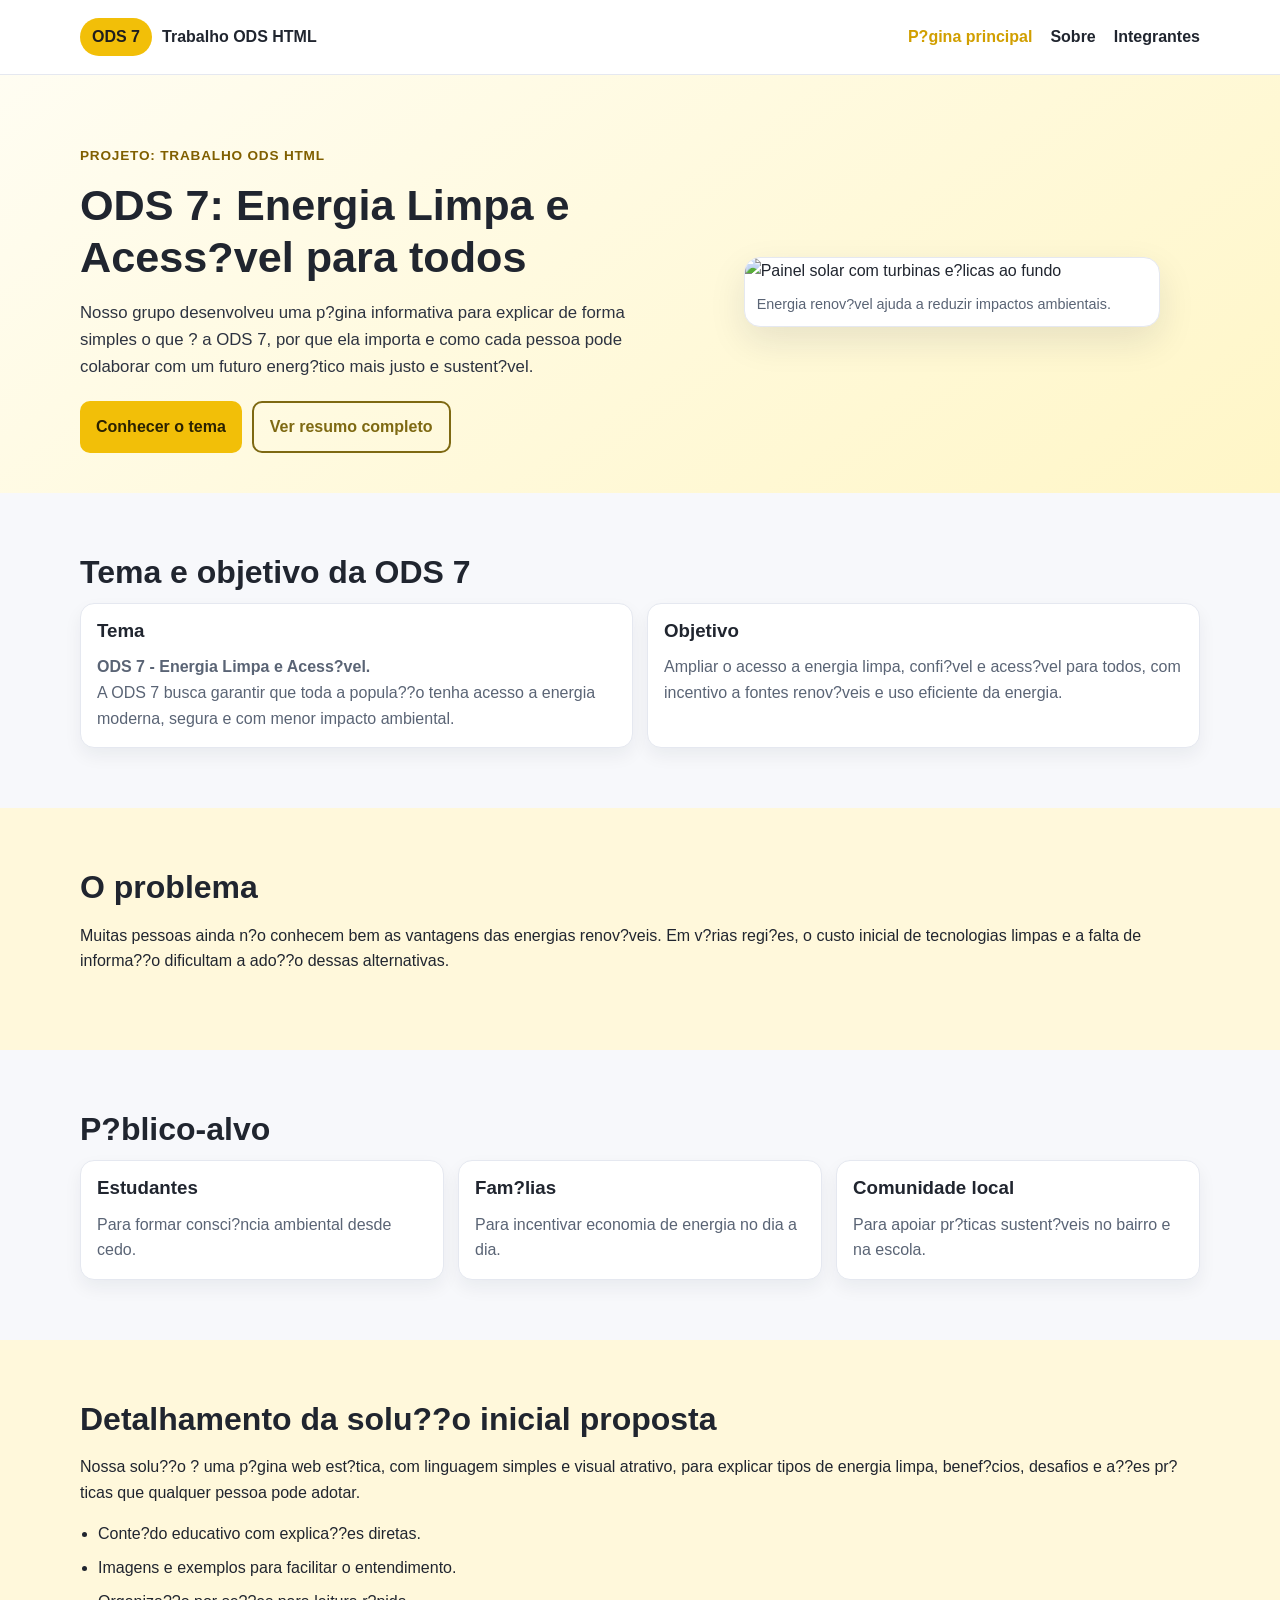
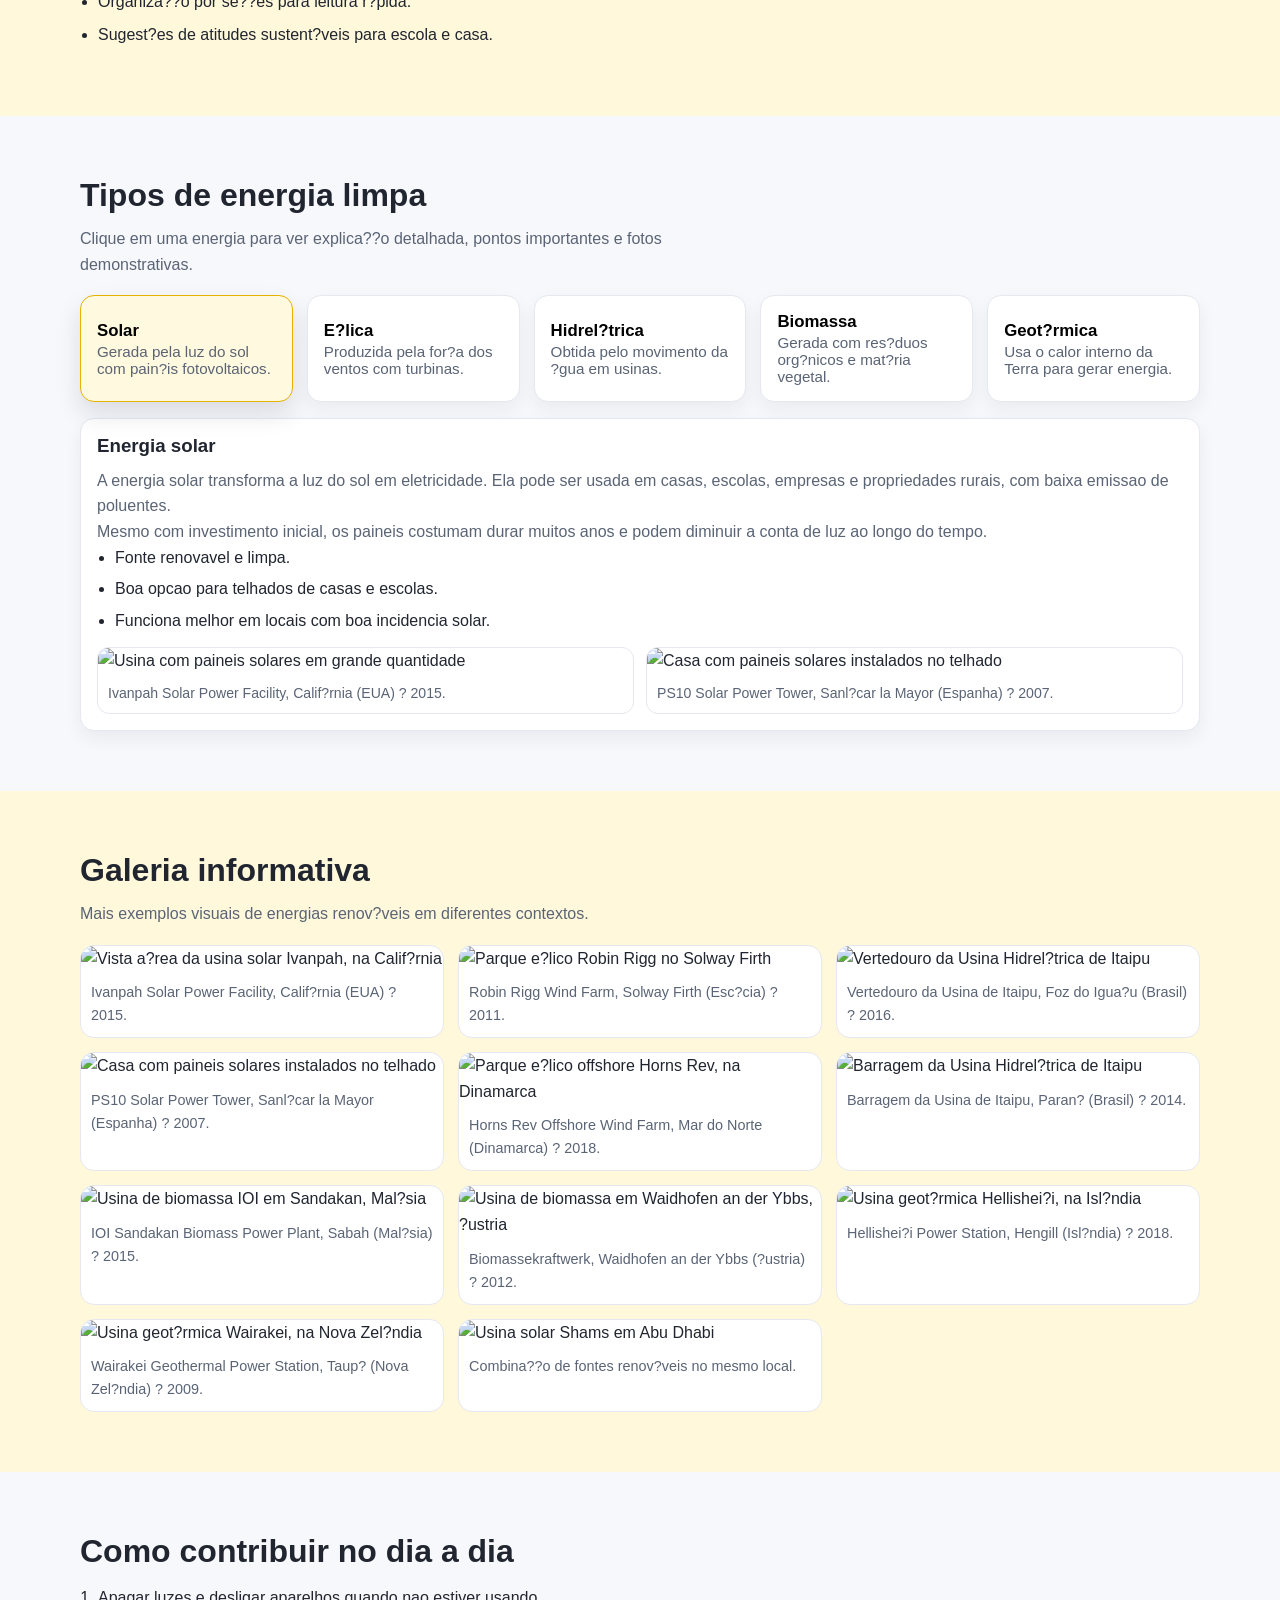
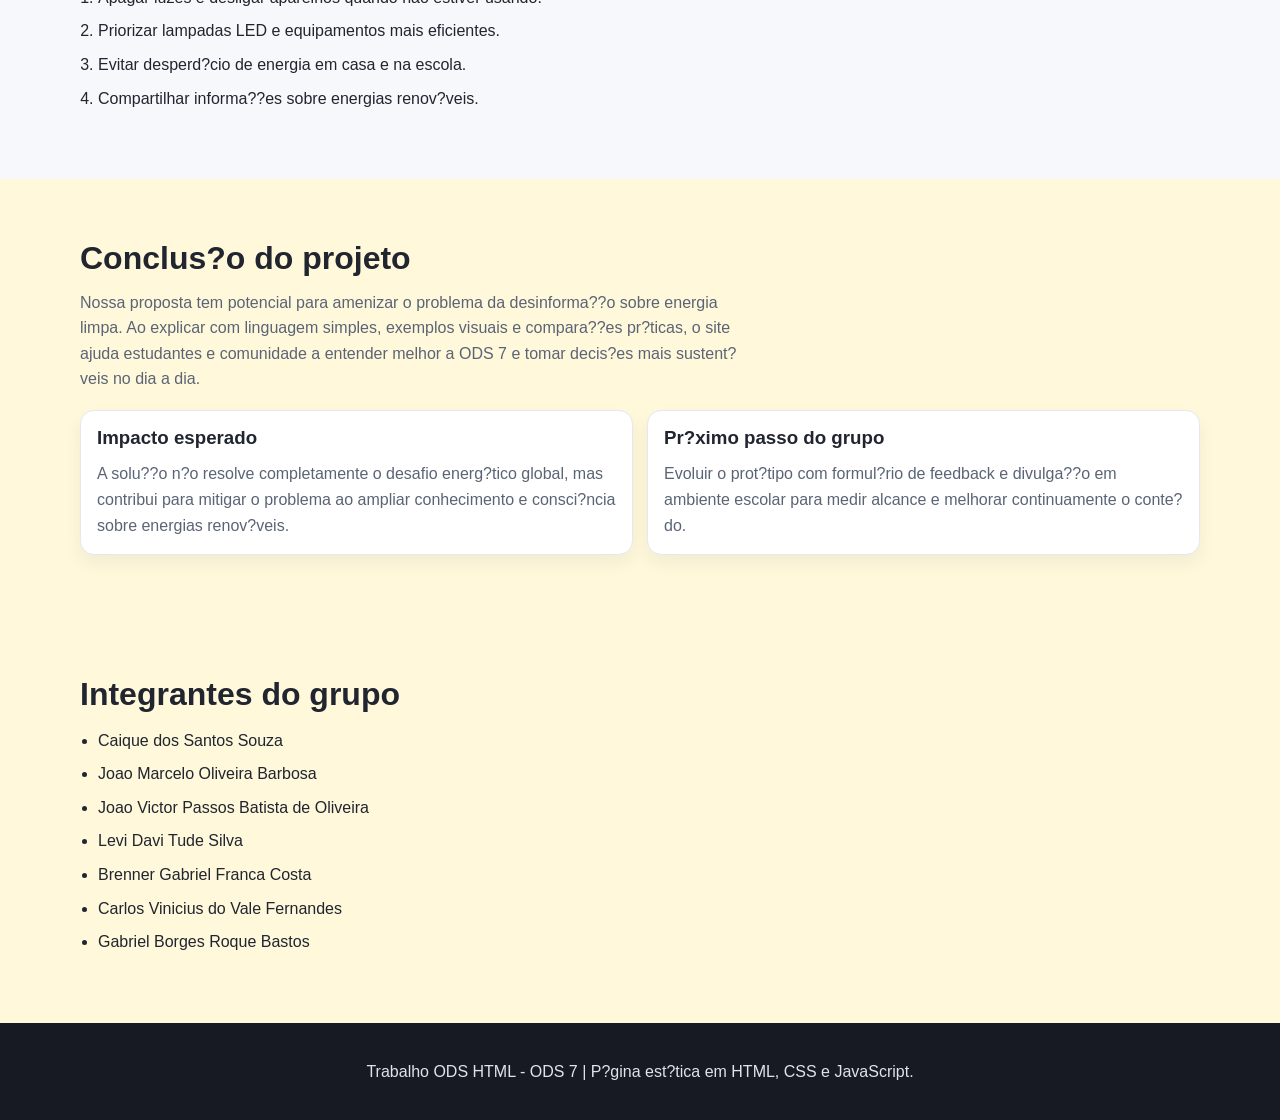
==== commit 46225b9d: "Corrige ortografia/encoding e padroniza menu com 3 páginas" ====
--- a/index.html
+++ b/index.html
@@ -12,7 +12,7 @@
   <script src="script.js" defer></script>
 </head>
 <body>
-  <a class="skip-link" href="#conteudo">Pular para o conteudo</a>
+  <a class="skip-link" href="#conteudo">Pular para o conte?do</a>
 
   <header class="site-header" id="topo">
     <div class="container nav-wrap">
@@ -33,9 +33,6 @@
           <li><a class="is-active" href="index.html">P?gina principal</a></li>
           <li><a href="sobre.html">Sobre</a></li>
           <li><a href="integrantes.html">Integrantes</a></li>
-          <li><a href="#energias">Energias</a></li>
-          <li><a href="#galeria">Galeria</a></li>
-          <li><a href="#integrantes">Integrantes</a></li>
         </ul>
       </nav>
     </div>
@@ -110,12 +107,12 @@
       </div>
     </section>
 
-    <section class="section section-alt reveal" id="solu??o">
+    <section class="section section-alt reveal" id="solucao">
       <div class="container">
         <h2>Detalhamento da solu??o inicial proposta</h2>
         <p>
           Nossa solu??o ? uma p?gina web est?tica, com linguagem simples e visual atrativo, para explicar tipos de
-          energia limpa, benef?cios, desafios e acoes praticas que qualquer pessoa pode adotar.
+          energia limpa, benef?cios, desafios e a??es pr?ticas que qualquer pessoa pode adotar.
         </p>
         <ul class="check-list">
           <li>Conte?do educativo com explica??es diretas.</li>
@@ -130,7 +127,7 @@
       <div class="container">
         <h2>Tipos de energia limpa</h2>
         <p class="section-intro">
-          Clique em uma energia para ver explicacao detalhada, pontos importantes e fotos demonstrativas.
+          Clique em uma energia para ver explica??o detalhada, pontos importantes e fotos demonstrativas.
         </p>
 
         <div class="cards energy-grid energy-tabs" role="tablist" aria-label="Tipos de energia limpa">
@@ -387,7 +384,7 @@
               <figure>
                 <img
                   src="https://upload.wikimedia.org/wikipedia/commons/8/8b/Wairakei_Geothermal_Power_Station-5838.jpg"
-                  alt="Estacao geotermica com tubulacoes e sistema de vapor"
+                  alt="Esta??o geotermica com tubula??es e sistema de vapor"
                 />
                 <figcaption>Wairakei Geothermal Power Station, Taup? (Nova Zel?ndia) ? 2009.</figcaption>
               </figure>
@@ -477,20 +474,20 @@
               src="https://upload.wikimedia.org/wikipedia/commons/b/b9/Shams_solar_power_plant.jpg"
               alt="Usina solar Shams em Abu Dhabi"
             />
-            <figcaption>Combinacao de fontes renov?veis no mesmo local.</figcaption>
-          </figure>
-        </div>
-      </div>
-    </section>
-
-    <section class="section reveal" id="acoes">
+            <figcaption>Combina??o de fontes renov?veis no mesmo local.</figcaption>
+          </figure>
+        </div>
+      </div>
+    </section>
+
+    <section class="section reveal" id="a??es">
       <div class="container">
         <h2>Como contribuir no dia a dia</h2>
         <ol class="tips">
           <li>Apagar luzes e desligar aparelhos quando nao estiver usando.</li>
           <li>Priorizar lampadas LED e equipamentos mais eficientes.</li>
           <li>Evitar desperd?cio de energia em casa e na escola.</li>
-          <li>Compartilhar informacoes sobre energias renov?veis.</li>
+          <li>Compartilhar informa??es sobre energias renov?veis.</li>
         </ol>
       </div>
     </section>
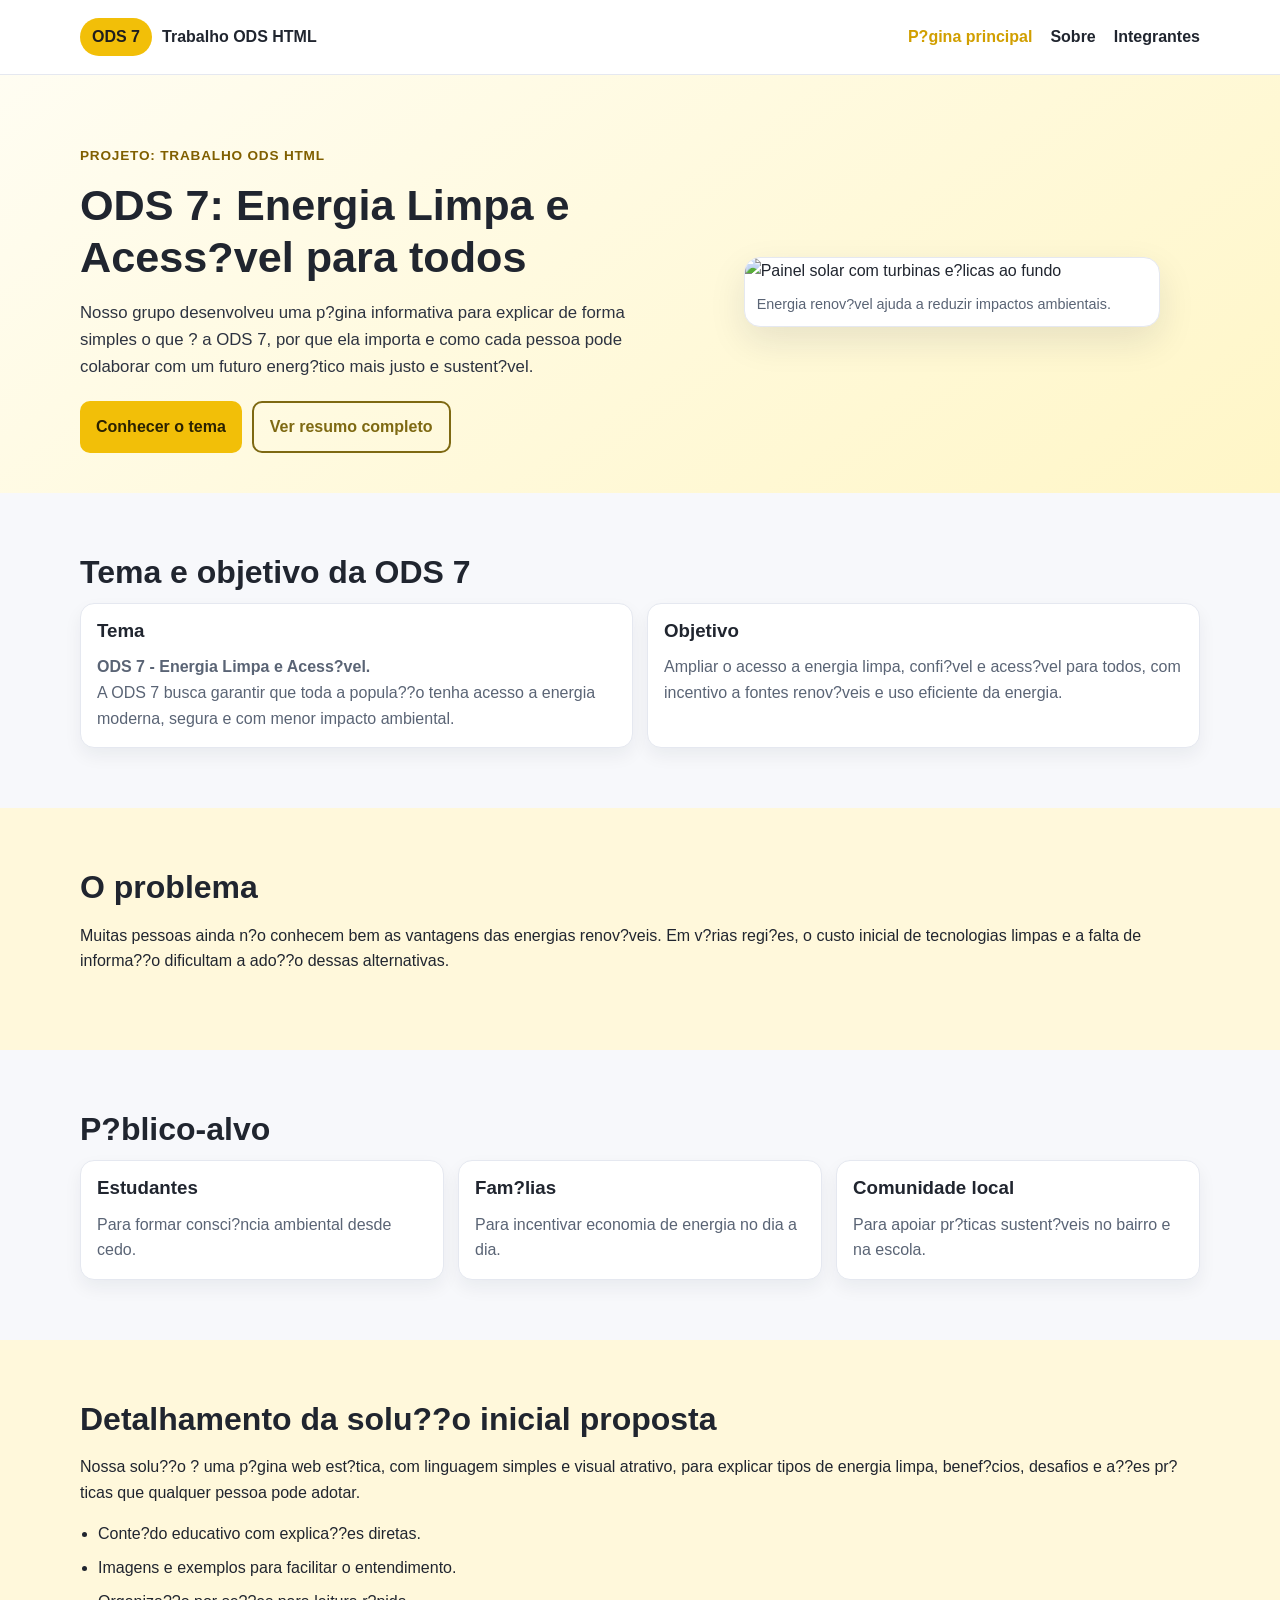
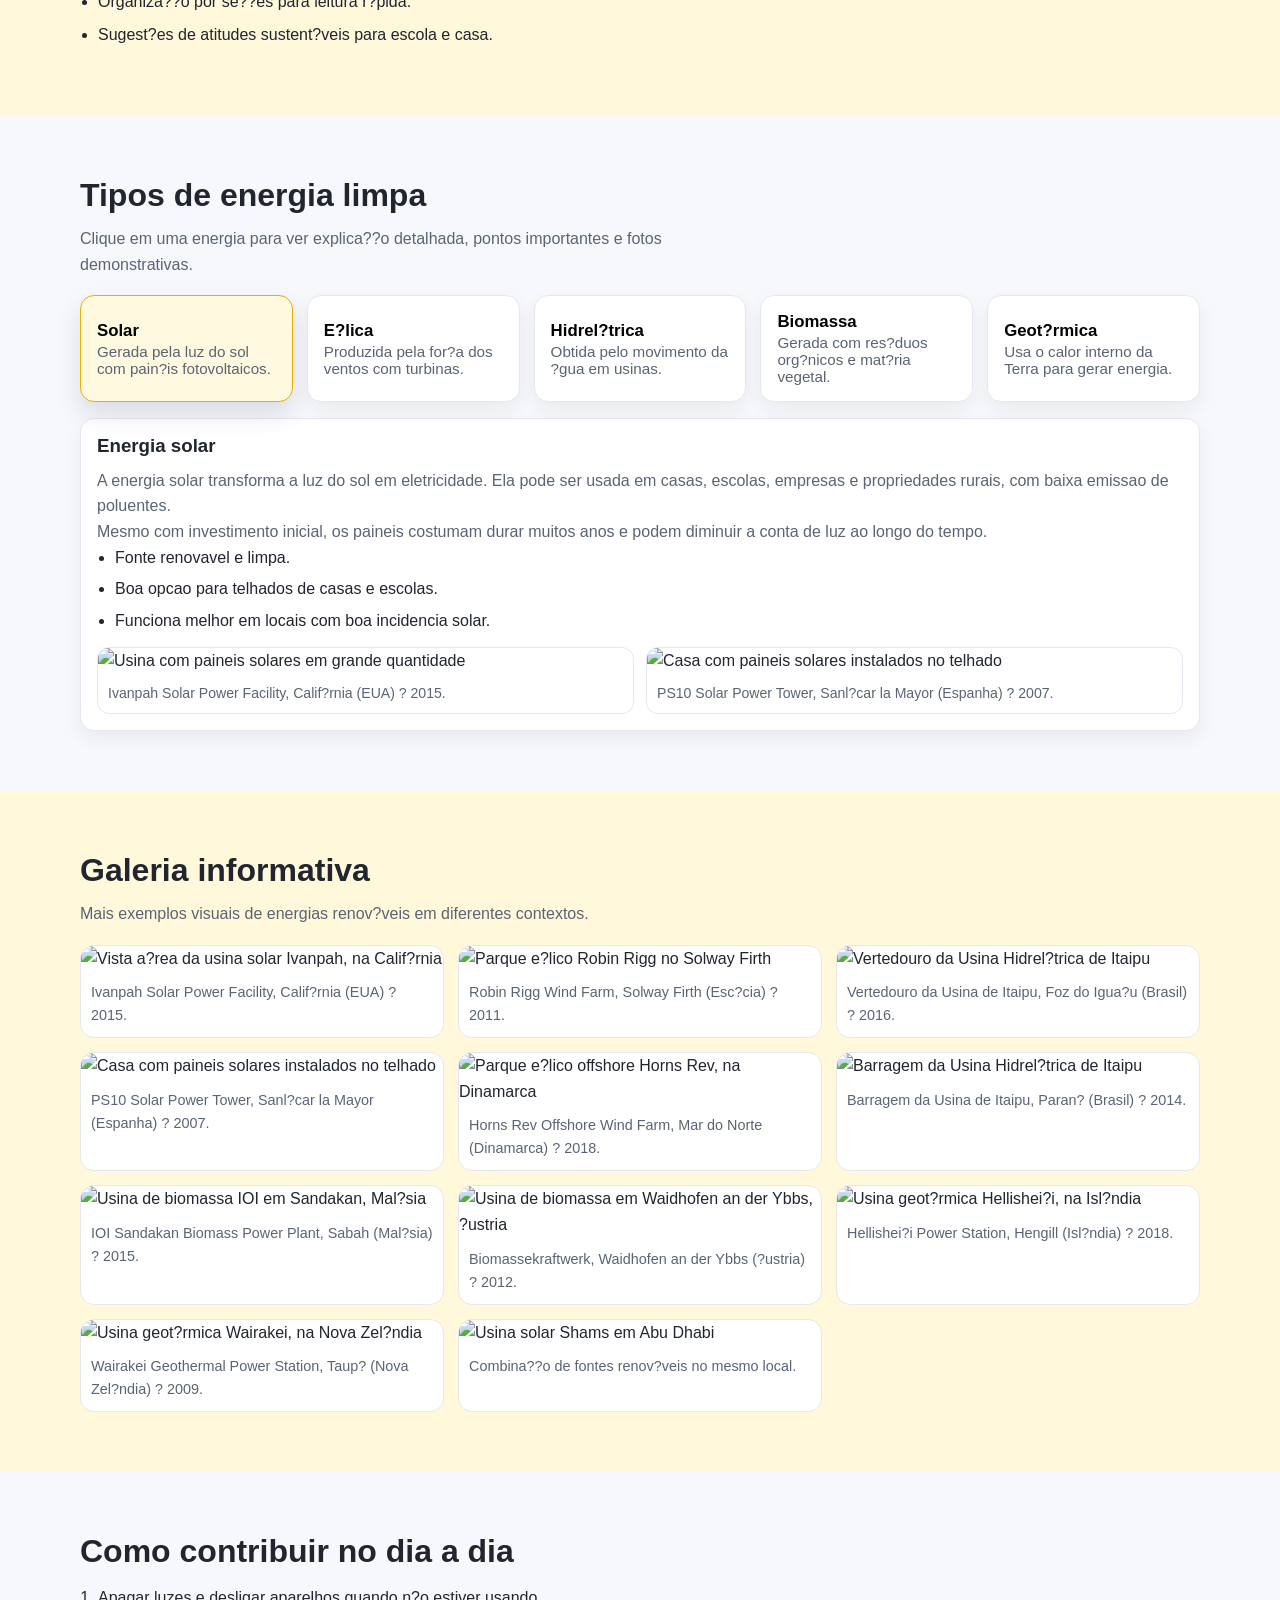
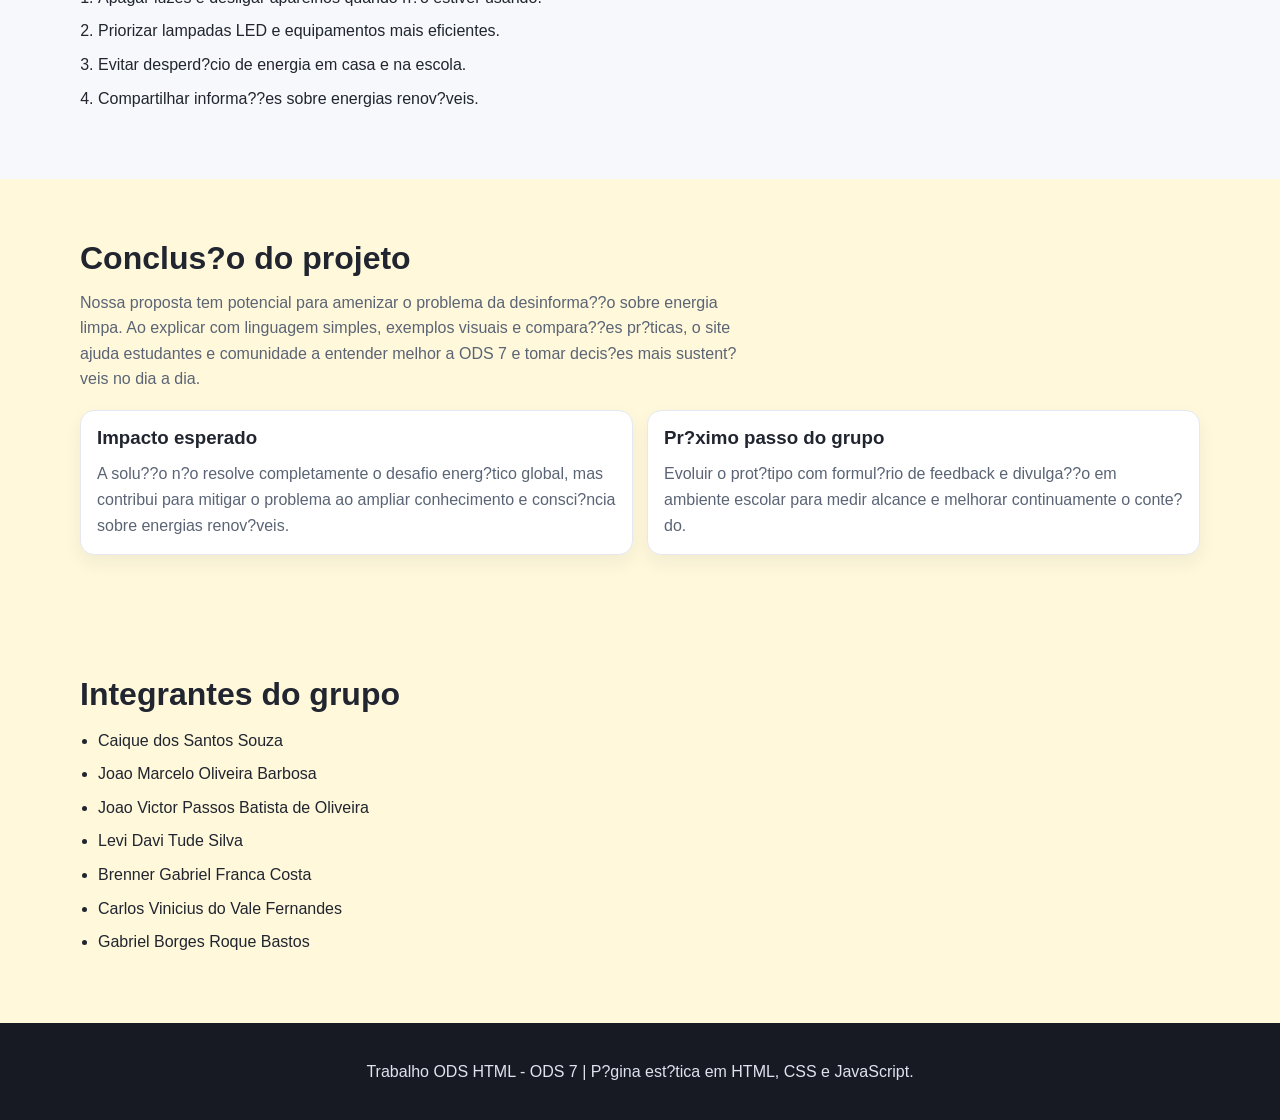
==== commit 0c7b2cbc: "Corrige ortografia com acentos e padroniza menu em 3 páginas" ====
--- a/index.html
+++ b/index.html
@@ -1,32 +1,62 @@
 <!doctype html>
+
 <html lang="pt-BR">
+
 <head>
+
   <meta charset="UTF-8" />
+
   <meta name="viewport" content="width=device-width, initial-scale=1.0" />
+
   <title>Trabalho ODS HTML - ODS 7</title>
+
   <meta
+
     name="description"
+
     content="P?gina est?tica educativa sobre a ODS 7 da ONU: Energia Limpa e Acess?vel."
+
   />
+
   <link rel="stylesheet" href="style.css" />
+
   <script src="script.js" defer></script>
+
 </head>
+
 <body>
+
   <a class="skip-link" href="#conteudo">Pular para o conte?do</a>
 
+
+
   <header class="site-header" id="topo">
+
     <div class="container nav-wrap">
+
       <a class="brand" href="index.html">
+
         <span class="brand-badge">ODS 7</span>
+
         <span class="brand-text">Trabalho ODS HTML</span>
+
       </a>
 
+
+
       <button class="nav-toggle" id="nav-toggle" aria-controls="site-nav" aria-expanded="false">
+
         <span class="sr-only">Abrir menu</span>
+
         <span></span>
+
         <span></span>
+
         <span></span>
+
       </button>
+
+
 
       <nav class="site-nav" id="site-nav" aria-label="Menu principal">
         <ul>
@@ -35,512 +65,1022 @@
           <li><a href="integrantes.html">Integrantes</a></li>
         </ul>
       </nav>
+
     </div>
+
   </header>
 
+
+
   <main id="conteudo">
+
     <section class="hero reveal">
+
       <div class="container hero-grid">
+
         <div>
+
           <p class="eyebrow">Projeto: Trabalho ODS HTML</p>
+
           <h1>ODS 7: Energia Limpa e Acess?vel para todos</h1>
+
           <p class="hero-text">
+
             Nosso grupo desenvolveu uma p?gina informativa para explicar de forma simples o que ? a ODS 7,
+
             por que ela importa e como cada pessoa pode colaborar com um futuro energ?tico mais justo e sustent?vel.
+
           </p>
+
           <div class="hero-actions">
+
             <a class="btn btn-primary" href="#sobre">Conhecer o tema</a>
+
             <a class="btn btn-outline" href="sobre.html">Ver resumo completo</a>
+
           </div>
+
         </div>
+
         <figure class="hero-image">
+
           <img
+
             src="https://images.unsplash.com/photo-1509391366360-2e959784a276?auto=format&fit=crop&w=1200&q=80"
+
             alt="Painel solar com turbinas e?licas ao fundo"
+
           />
+
           <figcaption>Energia renov?vel ajuda a reduzir impactos ambientais.</figcaption>
+
         </figure>
+
       </div>
+
     </section>
 
+
+
     <section class="section reveal" id="sobre">
+
       <div class="container">
+
         <h2>Tema e objetivo da ODS 7</h2>
+
         <div class="cards two">
+
           <article class="card">
+
             <h3>Tema</h3>
+
             <p><strong>ODS 7 - Energia Limpa e Acess?vel.</strong></p>
-            <p>
+
+            <p>
+
               A ODS 7 busca garantir que toda a popula??o tenha acesso a energia moderna, segura e com menor
+
               impacto ambiental.
-            </p>
+
+            </p>
+
           </article>
+
           <article class="card">
+
             <h3>Objetivo</h3>
-            <p>
+
+            <p>
+
               Ampliar o acesso a energia limpa, confi?vel e acess?vel para todos, com incentivo a fontes
+
               renov?veis e uso eficiente da energia.
-            </p>
+
+            </p>
+
           </article>
+
         </div>
+
       </div>
+
     </section>
 
+
+
     <section class="section section-alt reveal" id="problema">
+
       <div class="container">
+
         <h2>O problema</h2>
+
         <p>
+
           Muitas pessoas ainda n?o conhecem bem as vantagens das energias renov?veis. Em v?rias regi?es, o custo
+
           inicial de tecnologias limpas e a falta de informa??o dificultam a ado??o dessas alternativas.
+
         </p>
+
       </div>
+
     </section>
 
+
+
     <section class="section reveal" id="publico">
+
       <div class="container">
+
         <h2>P?blico-alvo</h2>
+
         <div class="cards three">
+
           <article class="card"><h3>Estudantes</h3><p>Para formar consci?ncia ambiental desde cedo.</p></article>
+
           <article class="card"><h3>Fam?lias</h3><p>Para incentivar economia de energia no dia a dia.</p></article>
+
           <article class="card"><h3>Comunidade local</h3><p>Para apoiar pr?ticas sustent?veis no bairro e na escola.</p></article>
+
         </div>
+
       </div>
+
     </section>
 
+
+
     <section class="section section-alt reveal" id="solucao">
+
       <div class="container">
+
         <h2>Detalhamento da solu??o inicial proposta</h2>
+
         <p>
+
           Nossa solu??o ? uma p?gina web est?tica, com linguagem simples e visual atrativo, para explicar tipos de
+
           energia limpa, benef?cios, desafios e a??es pr?ticas que qualquer pessoa pode adotar.
+
         </p>
+
         <ul class="check-list">
+
           <li>Conte?do educativo com explica??es diretas.</li>
+
           <li>Imagens e exemplos para facilitar o entendimento.</li>
+
           <li>Organiza??o por se??es para leitura r?pida.</li>
+
           <li>Sugest?es de atitudes sustent?veis para escola e casa.</li>
+
         </ul>
+
       </div>
+
     </section>
 
+
+
     <section class="section reveal" id="energias">
+
       <div class="container">
+
         <h2>Tipos de energia limpa</h2>
+
         <p class="section-intro">
+
           Clique em uma energia para ver explica??o detalhada, pontos importantes e fotos demonstrativas.
+
         </p>
 
+
+
         <div class="cards energy-grid energy-tabs" role="tablist" aria-label="Tipos de energia limpa">
+
           <button
+
             class="energy-tab card is-active"
+
             id="tab-solar"
+
             role="tab"
+
             aria-selected="true"
+
             aria-controls="painel-solar"
+
             data-energy-target="solar"
+
             type="button"
+
           >
+
             <span class="energy-tab-title">Solar</span>
+
             <span class="energy-tab-desc">Gerada pela luz do sol com pain?is fotovoltaicos.</span>
+
           </button>
+
           <button
+
             class="energy-tab card"
+
             id="tab-eolica"
+
             role="tab"
+
             aria-selected="false"
+
             aria-controls="painel-eolica"
+
             data-energy-target="eolica"
+
             type="button"
+
           >
+
             <span class="energy-tab-title">E?lica</span>
+
             <span class="energy-tab-desc">Produzida pela for?a dos ventos com turbinas.</span>
+
           </button>
+
           <button
+
             class="energy-tab card"
+
             id="tab-hidreletrica"
+
             role="tab"
+
             aria-selected="false"
+
             aria-controls="painel-hidreletrica"
+
             data-energy-target="hidreletrica"
+
             type="button"
+
           >
+
             <span class="energy-tab-title">Hidrel?trica</span>
+
             <span class="energy-tab-desc">Obtida pelo movimento da ?gua em usinas.</span>
+
           </button>
+
           <button
+
             class="energy-tab card"
+
             id="tab-biomassa"
+
             role="tab"
+
             aria-selected="false"
+
             aria-controls="painel-biomassa"
+
             data-energy-target="biomassa"
+
             type="button"
+
           >
+
             <span class="energy-tab-title">Biomassa</span>
+
             <span class="energy-tab-desc">Gerada com res?duos org?nicos e mat?ria vegetal.</span>
+
           </button>
+
           <button
+
             class="energy-tab card"
+
             id="tab-geotermica"
+
             role="tab"
+
             aria-selected="false"
+
             aria-controls="painel-geotermica"
+
             data-energy-target="geotermica"
+
             type="button"
+
           >
+
             <span class="energy-tab-title">Geot?rmica</span>
+
             <span class="energy-tab-desc">Usa o calor interno da Terra para gerar energia.</span>
+
           </button>
+
         </div>
 
+
+
         <div class="energy-panels card">
+
           <article
+
             class="energy-panel is-active"
+
             id="painel-solar"
+
             role="tabpanel"
+
             aria-labelledby="tab-solar"
+
             data-energy-panel="solar"
+
           >
+
             <h3>Energia solar</h3>
-            <p>
+
+            <p>
+
               A energia solar transforma a luz do sol em eletricidade. Ela pode ser usada em casas, escolas, empresas
+
               e propriedades rurais, com baixa emissao de poluentes.
-            </p>
-            <p>
+
+            </p>
+
+            <p>
+
               Mesmo com investimento inicial, os paineis costumam durar muitos anos e podem diminuir a conta de luz ao
+
               longo do tempo.
-            </p>
+
+            </p>
+
             <ul class="energy-points">
+
               <li>Fonte renovavel e limpa.</li>
+
               <li>Boa opcao para telhados de casas e escolas.</li>
+
               <li>Funciona melhor em locais com boa incidencia solar.</li>
+
             </ul>
+
             <div class="energy-gallery">
+
               <figure>
+
                 <img
+
                   src="https://upload.wikimedia.org/wikipedia/commons/f/fd/Ivanpah_Solar_Power_Facility_from_the_air_2015.jpg"
+
                   alt="Usina com paineis solares em grande quantidade"
+
                 />
+
                 <figcaption>Ivanpah Solar Power Facility, Calif?rnia (EUA) ? 2015.</figcaption>
+
               </figure>
+
               <figure>
+
                 <img
+
                   src="https://upload.wikimedia.org/wikipedia/commons/e/eb/PS10_solar_power_tower.jpg"
+
                   alt="Casa com paineis solares instalados no telhado"
+
                 />
+
                 <figcaption>PS10 Solar Power Tower, Sanl?car la Mayor (Espanha) ? 2007.</figcaption>
+
               </figure>
+
             </div>
+
           </article>
 
+
+
           <article
+
             class="energy-panel"
+
             id="painel-eolica"
+
             role="tabpanel"
+
             aria-labelledby="tab-eolica"
+
             data-energy-panel="eolica"
+
             hidden
+
           >
+
             <h3>Energia e?lica</h3>
-            <p>
+
+            <p>
+
               A energia e?lica ? produzida quando o vento gira as p?s das turbinas. Esse movimento aciona geradores e
+
               produz eletricidade para cidades e ind?strias.
-            </p>
-            <p>
+
+            </p>
+
+            <p>
+
               ? uma fonte renov?vel importante para reduzir o uso de combust?veis f?sseis e diminuir a polui??o.
-            </p>
+
+            </p>
+
             <ul class="energy-points">
+
               <li>Aproveita um recurso natural abundante: o vento.</li>
+
               <li>Tem baixa emiss?o de gases de efeito estufa.</li>
+
               <li>Requer planejamento para localiza??o dos parques.</li>
+
             </ul>
+
             <div class="energy-gallery">
+
               <figure>
+
                 <img
+
                   src="https://upload.wikimedia.org/wikipedia/commons/3/33/Robin_Rigg_Wind_Farm_%28geograph_2583753%29.jpg"
+
                   alt="Parque eolico com varias turbinas em area aberta"
+
                 />
+
                 <figcaption>Robin Rigg Wind Farm, Solway Firth (Esc?cia) ? 2011.</figcaption>
+
               </figure>
+
               <figure>
+
                 <img
+
                   src="https://upload.wikimedia.org/wikipedia/commons/a/a9/Offshore_wind_farm_with_sand_bank_%22Horns_Rev%22%2C_Denmark.jpg"
+
                   alt="Turbinas eolicas vistas de perto em campo aberto"
+
                 />
+
                 <figcaption>Horns Rev Offshore Wind Farm, Mar do Norte (Dinamarca) ? 2018.</figcaption>
+
               </figure>
+
             </div>
+
           </article>
 
+
+
           <article
+
             class="energy-panel"
+
             id="painel-hidreletrica"
+
             role="tabpanel"
+
             aria-labelledby="tab-hidreletrica"
+
             data-energy-panel="hidreletrica"
+
             hidden
+
           >
+
             <h3>Energia hidrel?trica</h3>
-            <p>
+
+            <p>
+
               A energia hidreletrica usa a forca da agua para girar turbinas e gerar eletricidade. No Brasil, essa
+
               fonte tem papel importante no abastecimento de energia.
-            </p>
-            <p>
+
+            </p>
+
+            <p>
+
               Apesar de renov?vel, obras hidrel?tricas precisam de estudos ambientais para reduzir impactos em rios,
+
               fauna e comunidades.
-            </p>
+
+            </p>
+
             <ul class="energy-points">
+
               <li>Grande capacidade de gera??o para o sistema el?trico.</li>
+
               <li>Aproveita o fluxo de rios e reservat?rios.</li>
+
               <li>Exige monitoramento ambiental constante.</li>
+
             </ul>
+
             <div class="energy-gallery">
+
               <figure>
+
                 <img
+
                   src="https://upload.wikimedia.org/wikipedia/commons/f/f7/Itaipu_Dam_Spillway.jpg"
+
                   alt="Vertedouro da usina hidreletrica de Itaipu"
+
                 />
+
                 <figcaption>Vertedouro da Usina de Itaipu, Foz do Igua?u (Brasil) ? 2016.</figcaption>
+
               </figure>
+
               <figure>
+
                 <img
+
                   src="https://upload.wikimedia.org/wikipedia/commons/b/b6/Barragem_de_itaipu.jpg"
+
                   alt="Barragem da usina hidreletrica de Itaipu"
+
                 />
+
                 <figcaption>Barragem da Usina de Itaipu, Paran? (Brasil) ? 2014.</figcaption>
+
               </figure>
+
             </div>
+
           </article>
 
+
+
           <article
+
             class="energy-panel"
+
             id="painel-biomassa"
+
             role="tabpanel"
+
             aria-labelledby="tab-biomassa"
+
             data-energy-panel="biomassa"
+
             hidden
+
           >
+
             <h3>Energia de biomassa</h3>
-            <p>
+
+            <p>
+
               A biomassa usa res?duos org?nicos, como restos de madeira, baga?o de cana e res?duos agr?colas, para
+
               produzir calor, eletricidade ou biocombustiveis.
-            </p>
-            <p>
+
+            </p>
+
+            <p>
+
               Ela ajuda a aproveitar materiais que seriam descartados, podendo gerar energia perto do local de
+
               produ??o desses res?duos.
-            </p>
+
+            </p>
+
             <ul class="energy-points">
+
               <li>Transforma residuos em fonte energ?tica ?til.</li>
+
               <li>Pode fortalecer economia local e rural.</li>
+
               <li>Precisa de controle de emiss?o e manejo adequado.</li>
+
             </ul>
+
             <div class="energy-gallery">
+
               <figure>
+
                 <img
+
                   src="https://upload.wikimedia.org/wikipedia/commons/b/b1/Sandakan_Sabah_IOI-Sandakan-Biomass-Power-Plant-02.jpg"
+
                   alt="Usina real de biomassa com estrutura industrial"
+
                 />
+
                 <figcaption>IOI Sandakan Biomass Power Plant, Sabah (Mal?sia) ? 2015.</figcaption>
+
               </figure>
+
               <figure>
+
                 <img
+
                   src="https://upload.wikimedia.org/wikipedia/commons/6/66/Waidhofen_an_der_Ybbs_-_Biomassekraftwerk.jpg"
+
                   alt="Central de biomassa com area de armazenamento de material"
+
                 />
+
                 <figcaption>Biomassekraftwerk, Waidhofen an der Ybbs (?ustria) ? 2012.</figcaption>
+
               </figure>
+
             </div>
+
           </article>
 
+
+
           <article
+
             class="energy-panel"
+
             id="painel-geotermica"
+
             role="tabpanel"
+
             aria-labelledby="tab-geotermica"
+
             data-energy-panel="geotermica"
+
             hidden
+
           >
+
             <h3>Energia geot?rmica</h3>
-            <p>
+
+            <p>
+
               A energia geotermica aproveita o calor interno da Terra para aquecimento e producao de eletricidade.
+
               Essa fonte pode funcionar de forma constante em regi?es com potencial geot?rmico.
-            </p>
-            <p>
+
+            </p>
+
+            <p>
+
               ? pouco comum no Brasil, mas ? bastante estudada no mundo por ser uma op??o limpa e est?vel.
-            </p>
+
+            </p>
+
             <ul class="energy-points">
+
               <li>Baixa emiss?o de carbono na opera??o.</li>
+
               <li>Gera??o cont?nua em ?reas adequadas.</li>
+
               <li>Depende de condi??es geol?gicas espec?ficas.</li>
+
             </ul>
+
             <div class="energy-gallery">
+
               <figure>
+
                 <img
+
                   src="https://upload.wikimedia.org/wikipedia/commons/a/af/Hellisheidi_Geothermal_Power_Station.jpg"
-                  alt="Usina geotermica real com vapor na Islandia"
+
+                  alt="Usina geotermica real com vapor na Isl?ndia"
+
                 />
+
                 <figcaption>Hellishei?i Power Station, Hengill (Isl?ndia) ? 2018.</figcaption>
+
               </figure>
+
               <figure>
+
                 <img
+
                   src="https://upload.wikimedia.org/wikipedia/commons/8/8b/Wairakei_Geothermal_Power_Station-5838.jpg"
+
                   alt="Esta??o geotermica com tubula??es e sistema de vapor"
+
                 />
+
                 <figcaption>Wairakei Geothermal Power Station, Taup? (Nova Zel?ndia) ? 2009.</figcaption>
+
               </figure>
+
             </div>
+
           </article>
+
         </div>
+
       </div>
+
     </section>
 
+
+
     <section class="section section-alt reveal" id="galeria">
+
       <div class="container">
+
         <h2>Galeria informativa</h2>
+
         <p class="section-intro">Mais exemplos visuais de energias renov?veis em diferentes contextos.</p>
+
         <div class="gallery">
+
           <figure>
+
             <img
+
               src="https://upload.wikimedia.org/wikipedia/commons/f/fd/Ivanpah_Solar_Power_Facility_from_the_air_2015.jpg"
+
               alt="Vista a?rea da usina solar Ivanpah, na Calif?rnia"
+
             />
+
             <figcaption>Ivanpah Solar Power Facility, Calif?rnia (EUA) ? 2015.</figcaption>
+
           </figure>
+
           <figure>
+
             <img
+
               src="https://upload.wikimedia.org/wikipedia/commons/3/33/Robin_Rigg_Wind_Farm_%28geograph_2583753%29.jpg"
+
               alt="Parque e?lico Robin Rigg no Solway Firth"
+
             />
+
             <figcaption>Robin Rigg Wind Farm, Solway Firth (Esc?cia) ? 2011.</figcaption>
+
           </figure>
+
           <figure>
+
             <img
+
               src="https://upload.wikimedia.org/wikipedia/commons/f/f7/Itaipu_Dam_Spillway.jpg"
+
               alt="Vertedouro da Usina Hidrel?trica de Itaipu"
+
             />
+
             <figcaption>Vertedouro da Usina de Itaipu, Foz do Igua?u (Brasil) ? 2016.</figcaption>
+
           </figure>
+
           <figure>
+
             <img
+
               src="https://upload.wikimedia.org/wikipedia/commons/e/eb/PS10_solar_power_tower.jpg"
+
               alt="Casa com paineis solares instalados no telhado"
+
             />
+
             <figcaption>PS10 Solar Power Tower, Sanl?car la Mayor (Espanha) ? 2007.</figcaption>
+
           </figure>
+
           <figure>
+
             <img
+
               src="https://upload.wikimedia.org/wikipedia/commons/a/a9/Offshore_wind_farm_with_sand_bank_%22Horns_Rev%22%2C_Denmark.jpg"
+
               alt="Parque e?lico offshore Horns Rev, na Dinamarca"
+
             />
+
             <figcaption>Horns Rev Offshore Wind Farm, Mar do Norte (Dinamarca) ? 2018.</figcaption>
+
           </figure>
+
           <figure>
+
             <img
+
               src="https://upload.wikimedia.org/wikipedia/commons/b/b6/Barragem_de_itaipu.jpg"
+
               alt="Barragem da Usina Hidrel?trica de Itaipu"
+
             />
+
             <figcaption>Barragem da Usina de Itaipu, Paran? (Brasil) ? 2014.</figcaption>
+
           </figure>
+
           <figure>
+
             <img
+
               src="https://upload.wikimedia.org/wikipedia/commons/b/b1/Sandakan_Sabah_IOI-Sandakan-Biomass-Power-Plant-02.jpg"
+
               alt="Usina de biomassa IOI em Sandakan, Mal?sia"
+
             />
+
             <figcaption>IOI Sandakan Biomass Power Plant, Sabah (Mal?sia) ? 2015.</figcaption>
+
           </figure>
+
           <figure>
+
             <img
+
               src="https://upload.wikimedia.org/wikipedia/commons/6/66/Waidhofen_an_der_Ybbs_-_Biomassekraftwerk.jpg"
+
               alt="Usina de biomassa em Waidhofen an der Ybbs, ?ustria"
+
             />
+
             <figcaption>Biomassekraftwerk, Waidhofen an der Ybbs (?ustria) ? 2012.</figcaption>
+
           </figure>
+
           <figure>
+
             <img
+
               src="https://upload.wikimedia.org/wikipedia/commons/a/af/Hellisheidi_Geothermal_Power_Station.jpg"
+
               alt="Usina geot?rmica Hellishei?i, na Isl?ndia"
+
             />
+
             <figcaption>Hellishei?i Power Station, Hengill (Isl?ndia) ? 2018.</figcaption>
+
           </figure>
+
           <figure>
+
             <img
+
               src="https://upload.wikimedia.org/wikipedia/commons/8/8b/Wairakei_Geothermal_Power_Station-5838.jpg"
+
               alt="Usina geot?rmica Wairakei, na Nova Zel?ndia"
+
             />
+
             <figcaption>Wairakei Geothermal Power Station, Taup? (Nova Zel?ndia) ? 2009.</figcaption>
+
           </figure>
+
           <figure>
+
             <img
+
               src="https://upload.wikimedia.org/wikipedia/commons/b/b9/Shams_solar_power_plant.jpg"
+
               alt="Usina solar Shams em Abu Dhabi"
+
             />
+
             <figcaption>Combina??o de fontes renov?veis no mesmo local.</figcaption>
+
           </figure>
+
         </div>
+
       </div>
+
     </section>
 
+
+
     <section class="section reveal" id="a??es">
+
       <div class="container">
+
         <h2>Como contribuir no dia a dia</h2>
+
         <ol class="tips">
-          <li>Apagar luzes e desligar aparelhos quando nao estiver usando.</li>
+
+          <li>Apagar luzes e desligar aparelhos quando n?o estiver usando.</li>
+
           <li>Priorizar lampadas LED e equipamentos mais eficientes.</li>
+
           <li>Evitar desperd?cio de energia em casa e na escola.</li>
+
           <li>Compartilhar informa??es sobre energias renov?veis.</li>
+
         </ol>
+
       </div>
+
     </section>
 
+
+
     <section class="section section-alt reveal" id="conclusao">
+
       <div class="container">
+
         <h2>Conclus?o do projeto</h2>
+
         <p class="section-intro">
+
           Nossa proposta tem potencial para amenizar o problema da desinforma??o sobre energia limpa. Ao explicar com
+
           linguagem simples, exemplos visuais e compara??es pr?ticas, o site ajuda estudantes e comunidade a entender
+
           melhor a ODS 7 e tomar decis?es mais sustent?veis no dia a dia.
+
         </p>
+
         <div class="cards two">
+
           <article class="card">
+
             <h3>Impacto esperado</h3>
-            <p>
+
+            <p>
+
               A solu??o n?o resolve completamente o desafio energ?tico global, mas contribui para mitigar o problema ao
+
               ampliar conhecimento e consci?ncia sobre energias renov?veis.
-            </p>
+
+            </p>
+
           </article>
+
           <article class="card">
+
             <h3>Pr?ximo passo do grupo</h3>
-            <p>
+
+            <p>
+
               Evoluir o prot?tipo com formul?rio de feedback e divulga??o em ambiente escolar para medir alcance e
+
               melhorar continuamente o conte?do.
-            </p>
+
+            </p>
+
           </article>
+
         </div>
+
       </div>
+
     </section>
 
+
+
     <section class="section section-alt reveal" id="integrantes">
+
       <div class="container">
+
         <h2>Integrantes do grupo</h2>
+
         <ul class="members">
+
           <li>Caique dos Santos Souza</li>
+
           <li>Joao Marcelo Oliveira Barbosa</li>
+
           <li>Joao Victor Passos Batista de Oliveira</li>
+
           <li>Levi Davi Tude Silva</li>
+
           <li>Brenner Gabriel Franca Costa</li>
+
           <li>Carlos Vinicius do Vale Fernandes</li>
+
           <li>Gabriel Borges Roque Bastos</li>
+
         </ul>
+
       </div>
+
     </section>
+
   </main>
 
+
+
   <footer class="site-footer">
+
     <div class="container">
+
       <p>Trabalho ODS HTML - ODS 7 | P?gina est?tica em HTML, CSS e JavaScript.</p>
+
     </div>
+
   </footer>
 
+
+
   <button id="to-top" class="to-top" aria-label="Voltar ao topo">↑</button>
+
 </body>
+
 </html>
+
--- a/style.css
+++ b/style.css
@@ -1,561 +1,1122 @@
-:root {
-  --bg: #f7f8fb;
-  --surface: #ffffff;
-  --surface-alt: #fff8db;
-  --text: #20252f;
-  --muted: #5a6475;
-  --accent: #f2bf08;
-  --accent-dark: #d19f00;
-  --border: #e5e8f0;
-  --shadow: 0 14px 36px rgba(15, 27, 58, 0.1);
-}
-
-* {
-  box-sizing: border-box;
-}
-
-html {
-  scroll-behavior: smooth;
-}
-
-body {
-  margin: 0;
-  font-family: "Segoe UI", Tahoma, Geneva, Verdana, sans-serif;
-  color: var(--text);
-  background: var(--bg);
-  line-height: 1.6;
-}
-
-img {
-  max-width: 100%;
-  display: block;
-}
-
-.container {
-  width: min(1120px, 92%);
-  margin: 0 auto;
-}
-
-.skip-link {
-  position: absolute;
-  left: -999px;
-  top: 12px;
-  background: #000;
-  color: #fff;
-  padding: 10px 14px;
-  border-radius: 8px;
-  z-index: 9999;
-}
-
-.skip-link:focus {
-  left: 12px;
-}
-
-.site-header {
-  position: sticky;
-  top: 0;
-  z-index: 1000;
-  background: rgba(255, 255, 255, 0.96);
-  backdrop-filter: blur(8px);
-  border-bottom: 1px solid var(--border);
-}
-
-.nav-wrap {
-  display: flex;
-  align-items: center;
-  justify-content: space-between;
-  min-height: 74px;
-  gap: 12px;
-}
-
-.brand {
-  text-decoration: none;
-  color: inherit;
-  display: flex;
-  align-items: center;
-  gap: 10px;
-}
-
-.brand-badge {
-  background: var(--accent);
-  color: #1e1e1e;
-  font-weight: 800;
-  border-radius: 999px;
-  padding: 6px 12px;
-}
-
-.brand-text {
-  font-weight: 700;
-}
-
-.site-nav ul {
-  display: flex;
-  list-style: none;
-  padding: 0;
-  margin: 0;
-  gap: 18px;
-}
-
-.site-nav a {
-  text-decoration: none;
-  color: var(--text);
-  font-weight: 600;
-  transition: color 120ms ease;
-}
-
-.site-nav a.is-active,
-.site-nav a[aria-current="page"] {
-  color: var(--accent-dark);
-}
-
-.site-nav a:hover,
-.site-nav a:focus {
-  color: var(--accent-dark);
-}
-
-.nav-toggle {
-  display: none;
-  border: 1px solid var(--border);
-  background: #fff;
-  border-radius: 10px;
-  width: 46px;
-  height: 42px;
-  cursor: pointer;
-}
-
-.nav-toggle span {
-  display: block;
-  width: 22px;
-  height: 2px;
-  margin: 4px auto;
-  background: #2b3140;
-}
-
-.sr-only {
-  position: absolute;
-  width: 1px;
-  height: 1px;
-  padding: 0;
-  margin: -1px;
-  overflow: hidden;
-  clip: rect(0, 0, 0, 0);
-  white-space: nowrap;
-  border: 0;
-}
-
-.hero {
-  padding: 56px 0 40px;
-  background: linear-gradient(145deg, #fffdf2, #fff6c7);
-}
-
-.page-hero {
-  padding-top: 44px;
-}
-
-.hero-grid {
-  display: grid;
-  grid-template-columns: 1.2fr 1fr;
-  gap: 28px;
-  align-items: center;
-}
-
-.eyebrow {
-  font-size: 0.85rem;
-  font-weight: 800;
-  letter-spacing: 0.8px;
-  text-transform: uppercase;
-  color: #805f00;
-}
-
-h1,
-h2,
-h3 {
-  margin: 0 0 12px;
-  line-height: 1.2;
-}
-
-h1 {
-  font-size: clamp(1.8rem, 4vw, 2.7rem);
-}
-
-h2 {
-  font-size: clamp(1.4rem, 2.8vw, 2rem);
-}
-
-.hero-text {
-  color: #2d3340;
-  font-size: 1.05rem;
-  max-width: 65ch;
-}
-
-.hero-actions {
-  margin-top: 20px;
-  display: flex;
-  flex-wrap: wrap;
-  gap: 10px;
-}
-
-.btn {
-  display: inline-flex;
-  align-items: center;
-  justify-content: center;
-  text-decoration: none;
-  font-weight: 700;
-  border-radius: 10px;
-  padding: 11px 16px;
-}
-
-.btn-primary {
-  background: var(--accent);
-  color: #2b2200;
-}
-
-.btn-primary:hover,
-.btn-primary:focus {
-  background: var(--accent-dark);
-}
-
-.btn-outline {
-  border: 2px solid #7e6912;
-  color: #7e6912;
-}
-
-.btn-outline:hover,
-.btn-outline:focus {
-  background: rgba(126, 105, 18, 0.08);
-}
-
-.hero-image {
-  background: #fff;
-  border: 1px solid var(--border);
-  border-radius: 16px;
-  overflow: hidden;
-  box-shadow: var(--shadow);
-}
-
-.hero-image figcaption {
-  padding: 10px 12px;
-  font-size: 0.9rem;
-  color: var(--muted);
-}
-
-.section {
-  padding: 60px 0;
-}
-
-.section-intro {
-  margin: 0 0 18px;
-  color: var(--muted);
-  max-width: 75ch;
-}
-
-.section-alt {
-  background: var(--surface-alt);
-}
-
-.cards {
-  display: grid;
-  gap: 14px;
-}
-
-.cards.two {
-  grid-template-columns: repeat(2, minmax(0, 1fr));
-}
-
-.cards.three {
-  grid-template-columns: repeat(3, minmax(0, 1fr));
-}
-
-.energy-grid {
-  grid-template-columns: repeat(5, minmax(0, 1fr));
-}
-
-.energy-tabs {
-  margin-bottom: 16px;
-}
-
-.energy-tab {
-  border: 1px solid var(--border);
-  background: #fff;
-  width: 100%;
-  text-align: left;
-  cursor: pointer;
-  transition: transform 120ms ease, border-color 120ms ease, box-shadow 120ms ease;
-}
-
-.energy-tab:hover,
-.energy-tab:focus {
-  border-color: #c9d2e5;
-  transform: translateY(-2px);
-}
-
-.energy-tab.is-active {
-  border-color: #e6b200;
-  background: #fff9df;
-  box-shadow: 0 12px 24px rgba(15, 27, 58, 0.12);
-}
-
-.energy-tab-title {
-  display: block;
-  font-size: 1.05rem;
-  font-weight: 800;
-  margin-bottom: 2px;
-}
-
-.energy-tab-desc {
-  display: block;
-  color: var(--muted);
-  font-size: 0.95rem;
-}
-
-.energy-panels {
-  padding: 20px;
-}
-
-.energy-panel {
-  display: none;
-}
-
-.energy-panel.is-active {
-  display: block;
-  animation: energyFade 180ms ease;
-}
-
-.energy-panel h3 {
-  margin-bottom: 10px;
-}
-
-.energy-panel p {
-  margin: 0 0 10px;
-  color: var(--muted);
-}
-
-.energy-points {
-  margin: 0 0 14px;
-  padding-left: 18px;
-}
-
-.energy-points li {
-  margin-bottom: 6px;
-}
-
-.energy-gallery {
-  margin-top: 12px;
-  display: grid;
-  grid-template-columns: repeat(2, minmax(0, 1fr));
-  gap: 12px;
-}
-
-.energy-gallery figure {
-  margin: 0;
-  border: 1px solid var(--border);
-  border-radius: 12px;
-  overflow: hidden;
-  background: #fff;
-}
-
-.energy-gallery figcaption {
-  padding: 8px 10px;
-  color: var(--muted);
-  font-size: 0.88rem;
-}
-
-.card {
-  background: var(--surface);
-  border: 1px solid var(--border);
-  border-radius: 14px;
-  padding: 16px;
-  box-shadow: 0 8px 18px rgba(16, 27, 52, 0.06);
-}
-
-.card p {
-  margin: 0;
-  color: var(--muted);
-}
-
-.check-list,
-.tips,
-.members {
-  margin: 14px 0 0;
-  padding-left: 18px;
-}
-
-.check-list li,
-.tips li,
-.members li {
-  margin-bottom: 8px;
-}
-
-.gallery {
-  display: grid;
-  grid-template-columns: repeat(3, minmax(0, 1fr));
-  gap: 14px;
-}
-
-.gallery figure {
-  margin: 0;
-  border: 1px solid var(--border);
-  border-radius: 14px;
-  overflow: hidden;
-  background: #fff;
-}
-
-.gallery figcaption {
-  padding: 10px;
-  font-size: 0.9rem;
-  color: var(--muted);
-}
-
-.contact-form {
-  padding: 20px;
-}
-
-.form-grid {
-  display: grid;
-  grid-template-columns: repeat(2, minmax(0, 1fr));
-  gap: 12px;
-}
-
-.form-field {
-  margin-bottom: 12px;
-}
-
-.form-field label {
-  display: block;
-  margin-bottom: 6px;
-  font-weight: 700;
-}
-
-.form-field input,
-.form-field select,
-.form-field textarea {
-  width: 100%;
-  border: 1px solid var(--border);
-  border-radius: 10px;
-  padding: 10px 12px;
-  font: inherit;
-  color: var(--text);
-  background: #fff;
-}
-
-.form-field input:focus,
-.form-field select:focus,
-.form-field textarea:focus {
-  outline: 2px solid rgba(242, 191, 8, 0.5);
-  outline-offset: 1px;
-}
-
-.form-note {
-  margin: 12px 0 0;
-  font-weight: 600;
-  color: #1f5e2e;
-}
-
-.site-footer {
-  background: #171a22;
-  color: #dde3ef;
-  padding: 20px 0;
-  text-align: center;
-}
-
-.to-top {
-  position: fixed;
-  right: 16px;
-  bottom: 16px;
-  border: none;
-  width: 44px;
-  height: 44px;
-  border-radius: 999px;
-  background: var(--accent);
-  color: #2b2200;
-  font-size: 1.2rem;
-  font-weight: 800;
-  cursor: pointer;
-  opacity: 0;
-  transform: translateY(10px);
-  pointer-events: none;
-  transition: opacity 160ms ease, transform 160ms ease;
-}
-
-.to-top.visible {
-  opacity: 1;
-  transform: translateY(0);
-  pointer-events: auto;
-}
-
-.reveal {
-  opacity: 0;
-  transform: translateY(20px);
-  transition: opacity 500ms ease, transform 500ms ease;
-}
-
-.reveal.is-visible {
-  opacity: 1;
-  transform: translateY(0);
-}
-
-@keyframes energyFade {
-  from {
-    opacity: 0;
-    transform: translateY(6px);
-  }
-  to {
-    opacity: 1;
-    transform: translateY(0);
-  }
-}
-
-@media (max-width: 980px) {
-  .hero-grid,
-  .cards.two,
-  .cards.three,
-  .form-grid,
-  .energy-grid,
-  .energy-gallery,
-  .gallery {
-    grid-template-columns: 1fr 1fr;
-  }
-}
-
-@media (max-width: 760px) {
-  .nav-toggle {
-    display: block;
-  }
-
-  .site-nav {
-    position: absolute;
-    top: 74px;
-    left: 0;
-    right: 0;
-    background: #fff;
-    border-bottom: 1px solid var(--border);
-    max-height: 0;
-    overflow: hidden;
-    transition: max-height 180ms ease;
-  }
-
-  .site-nav ul {
-    flex-direction: column;
-    gap: 0;
-    padding: 8px 0;
-  }
-
-  .site-nav a {
-    display: block;
-    padding: 10px 4%;
-  }
-
-  .site-nav.open {
-    max-height: 340px;
-  }
-
-  .hero-grid,
-  .cards.two,
-  .cards.three,
-  .form-grid,
-  .energy-grid,
-  .energy-gallery,
-  .gallery {
-    grid-template-columns: 1fr;
-  }
-}
+:root {+
+  --bg: #f7f8fb;+
+  --surface: #ffffff;+
+  --surface-alt: #fff8db;+
+  --text: #20252f;+
+  --muted: #5a6475;+
+  --accent: #f2bf08;+
+  --accent-dark: #d19f00;+
+  --border: #e5e8f0;+
+  --shadow: 0 14px 36px rgba(15, 27, 58, 0.1);+
+}+
++
+* {+
+  box-sizing: border-box;+
+}+
++
+html {+
+  scroll-behavior: smooth;+
+}+
++
+body {+
+  margin: 0;+
+  font-family: "Segoe UI", Tahoma, Geneva, Verdana, sans-serif;+
+  color: var(--text);+
+  background: var(--bg);+
+  line-height: 1.6;+
+}+
++
+img {+
+  max-width: 100%;+
+  display: block;+
+}+
++
+.container {+
+  width: min(1120px, 92%);+
+  margin: 0 auto;+
+}+
++
+.skip-link {+
+  position: absolute;+
+  left: -999px;+
+  top: 12px;+
+  background: #000;+
+  color: #fff;+
+  padding: 10px 14px;+
+  border-radius: 8px;+
+  z-index: 9999;+
+}+
++
+.skip-link:focus {+
+  left: 12px;+
+}+
++
+.site-header {+
+  position: sticky;+
+  top: 0;+
+  z-index: 1000;+
+  background: rgba(255, 255, 255, 0.96);+
+  backdrop-filter: blur(8px);+
+  border-bottom: 1px solid var(--border);+
+}+
++
+.nav-wrap {+
+  display: flex;+
+  align-items: center;+
+  justify-content: space-between;+
+  min-height: 74px;+
+  gap: 12px;+
+}+
++
+.brand {+
+  text-decoration: none;+
+  color: inherit;+
+  display: flex;+
+  align-items: center;+
+  gap: 10px;+
+}+
++
+.brand-badge {+
+  background: var(--accent);+
+  color: #1e1e1e;+
+  font-weight: 800;+
+  border-radius: 999px;+
+  padding: 6px 12px;+
+}+
++
+.brand-text {+
+  font-weight: 700;+
+}+
++
+.site-nav ul {+
+  display: flex;+
+  list-style: none;+
+  padding: 0;+
+  margin: 0;+
+  gap: 18px;+
+}+
++
+.site-nav a {+
+  text-decoration: none;+
+  color: var(--text);+
+  font-weight: 600;+
+  transition: color 120ms ease;+
+}+
++
+.site-nav a.is-active,+
+.site-nav a[aria-current="page"] {+
+  color: var(--accent-dark);+
+}+
++
+.site-nav a:hover,+
+.site-nav a:focus {+
+  color: var(--accent-dark);+
+}+
++
+.nav-toggle {+
+  display: none;+
+  border: 1px solid var(--border);+
+  background: #fff;+
+  border-radius: 10px;+
+  width: 46px;+
+  height: 42px;+
+  cursor: pointer;+
+}+
++
+.nav-toggle span {+
+  display: block;+
+  width: 22px;+
+  height: 2px;+
+  margin: 4px auto;+
+  background: #2b3140;+
+}+
++
+.sr-only {+
+  position: absolute;+
+  width: 1px;+
+  height: 1px;+
+  padding: 0;+
+  margin: -1px;+
+  overflow: hidden;+
+  clip: rect(0, 0, 0, 0);+
+  white-space: nowrap;+
+  border: 0;+
+}+
++
+.hero {+
+  padding: 56px 0 40px;+
+  background: linear-gradient(145deg, #fffdf2, #fff6c7);+
+}+
++
+.page-hero {+
+  padding-top: 44px;+
+}+
++
+.hero-grid {+
+  display: grid;+
+  grid-template-columns: 1.2fr 1fr;+
+  gap: 28px;+
+  align-items: center;+
+}+
++
+.eyebrow {+
+  font-size: 0.85rem;+
+  font-weight: 800;+
+  letter-spacing: 0.8px;+
+  text-transform: uppercase;+
+  color: #805f00;+
+}+
++
+h1,+
+h2,+
+h3 {+
+  margin: 0 0 12px;+
+  line-height: 1.2;+
+}+
++
+h1 {+
+  font-size: clamp(1.8rem, 4vw, 2.7rem);+
+}+
++
+h2 {+
+  font-size: clamp(1.4rem, 2.8vw, 2rem);+
+}+
++
+.hero-text {+
+  color: #2d3340;+
+  font-size: 1.05rem;+
+  max-width: 65ch;+
+}+
++
+.hero-actions {+
+  margin-top: 20px;+
+  display: flex;+
+  flex-wrap: wrap;+
+  gap: 10px;+
+}+
++
+.btn {+
+  display: inline-flex;+
+  align-items: center;+
+  justify-content: center;+
+  text-decoration: none;+
+  font-weight: 700;+
+  border-radius: 10px;+
+  padding: 11px 16px;+
+}+
++
+.btn-primary {+
+  background: var(--accent);+
+  color: #2b2200;+
+}+
++
+.btn-primary:hover,+
+.btn-primary:focus {+
+  background: var(--accent-dark);+
+}+
++
+.btn-outline {+
+  border: 2px solid #7e6912;+
+  color: #7e6912;+
+}+
++
+.btn-outline:hover,+
+.btn-outline:focus {+
+  background: rgba(126, 105, 18, 0.08);+
+}+
++
+.hero-image {+
+  background: #fff;+
+  border: 1px solid var(--border);+
+  border-radius: 16px;+
+  overflow: hidden;+
+  box-shadow: var(--shadow);+
+}+
++
+.hero-image figcaption {+
+  padding: 10px 12px;+
+  font-size: 0.9rem;+
+  color: var(--muted);+
+}+
++
+.section {+
+  padding: 60px 0;+
+}+
++
+.section-intro {+
+  margin: 0 0 18px;+
+  color: var(--muted);+
+  max-width: 75ch;+
+}+
++
+.section-alt {+
+  background: var(--surface-alt);+
+}+
++
+.cards {+
+  display: grid;+
+  gap: 14px;+
+}+
++
+.cards.two {+
+  grid-template-columns: repeat(2, minmax(0, 1fr));+
+}+
++
+.cards.three {+
+  grid-template-columns: repeat(3, minmax(0, 1fr));+
+}+
++
+.energy-grid {+
+  grid-template-columns: repeat(5, minmax(0, 1fr));+
+}+
++
+.energy-tabs {+
+  margin-bottom: 16px;+
+}+
++
+.energy-tab {+
+  border: 1px solid var(--border);+
+  background: #fff;+
+  width: 100%;+
+  text-align: left;+
+  cursor: pointer;+
+  transition: transform 120ms ease, border-color 120ms ease, box-shadow 120ms ease;+
+}+
++
+.energy-tab:hover,+
+.energy-tab:focus {+
+  border-color: #c9d2e5;+
+  transform: translateY(-2px);+
+}+
++
+.energy-tab.is-active {+
+  border-color: #e6b200;+
+  background: #fff9df;+
+  box-shadow: 0 12px 24px rgba(15, 27, 58, 0.12);+
+}+
++
+.energy-tab-title {+
+  display: block;+
+  font-size: 1.05rem;+
+  font-weight: 800;+
+  margin-bottom: 2px;+
+}+
++
+.energy-tab-desc {+
+  display: block;+
+  color: var(--muted);+
+  font-size: 0.95rem;+
+}+
++
+.energy-panels {+
+  padding: 20px;+
+}+
++
+.energy-panel {+
+  display: none;+
+}+
++
+.energy-panel.is-active {+
+  display: block;+
+  animation: energyFade 180ms ease;+
+}+
++
+.energy-panel h3 {+
+  margin-bottom: 10px;+
+}+
++
+.energy-panel p {+
+  margin: 0 0 10px;+
+  color: var(--muted);+
+}+
++
+.energy-points {+
+  margin: 0 0 14px;+
+  padding-left: 18px;+
+}+
++
+.energy-points li {+
+  margin-bottom: 6px;+
+}+
++
+.energy-gallery {+
+  margin-top: 12px;+
+  display: grid;+
+  grid-template-columns: repeat(2, minmax(0, 1fr));+
+  gap: 12px;+
+}+
++
+.energy-gallery figure {+
+  margin: 0;+
+  border: 1px solid var(--border);+
+  border-radius: 12px;+
+  overflow: hidden;+
+  background: #fff;+
+}+
++
+.energy-gallery figcaption {+
+  padding: 8px 10px;+
+  color: var(--muted);+
+  font-size: 0.88rem;+
+}+
++
+.card {+
+  background: var(--surface);+
+  border: 1px solid var(--border);+
+  border-radius: 14px;+
+  padding: 16px;+
+  box-shadow: 0 8px 18px rgba(16, 27, 52, 0.06);+
+}+
++
+.card p {+
+  margin: 0;+
+  color: var(--muted);+
+}+
++
+.check-list,+
+.tips,+
+.members {+
+  margin: 14px 0 0;+
+  padding-left: 18px;+
+}+
++
+.check-list li,+
+.tips li,+
+.members li {+
+  margin-bottom: 8px;+
+}+
++
+.gallery {+
+  display: grid;+
+  grid-template-columns: repeat(3, minmax(0, 1fr));+
+  gap: 14px;+
+}+
++
+.gallery figure {+
+  margin: 0;+
+  border: 1px solid var(--border);+
+  border-radius: 14px;+
+  overflow: hidden;+
+  background: #fff;+
+}+
++
+.gallery figcaption {+
+  padding: 10px;+
+  font-size: 0.9rem;+
+  color: var(--muted);+
+}+
++
+.contact-form {+
+  padding: 20px;+
+}+
++
+.form-grid {+
+  display: grid;+
+  grid-template-columns: repeat(2, minmax(0, 1fr));+
+  gap: 12px;+
+}+
++
+.form-field {+
+  margin-bottom: 12px;+
+}+
++
+.form-field label {+
+  display: block;+
+  margin-bottom: 6px;+
+  font-weight: 700;+
+}+
++
+.form-field input,+
+.form-field select,+
+.form-field textarea {+
+  width: 100%;+
+  border: 1px solid var(--border);+
+  border-radius: 10px;+
+  padding: 10px 12px;+
+  font: inherit;+
+  color: var(--text);+
+  background: #fff;+
+}+
++
+.form-field input:focus,+
+.form-field select:focus,+
+.form-field textarea:focus {+
+  outline: 2px solid rgba(242, 191, 8, 0.5);+
+  outline-offset: 1px;+
+}+
++
+.form-note {+
+  margin: 12px 0 0;+
+  font-weight: 600;+
+  color: #1f5e2e;+
+}+
++
+.site-footer {+
+  background: #171a22;+
+  color: #dde3ef;+
+  padding: 20px 0;+
+  text-align: center;+
+}+
++
+.to-top {+
+  position: fixed;+
+  right: 16px;+
+  bottom: 16px;+
+  border: none;+
+  width: 44px;+
+  height: 44px;+
+  border-radius: 999px;+
+  background: var(--accent);+
+  color: #2b2200;+
+  font-size: 1.2rem;+
+  font-weight: 800;+
+  cursor: pointer;+
+  opacity: 0;+
+  transform: translateY(10px);+
+  pointer-events: none;+
+  transition: opacity 160ms ease, transform 160ms ease;+
+}+
++
+.to-top.visible {+
+  opacity: 1;+
+  transform: translateY(0);+
+  pointer-events: auto;+
+}+
++
+.reveal {+
+  opacity: 0;+
+  transform: translateY(20px);+
+  transition: opacity 500ms ease, transform 500ms ease;+
+}+
++
+.reveal.is-visible {+
+  opacity: 1;+
+  transform: translateY(0);+
+}+
++
+@keyframes energyFade {+
+  from {+
+    opacity: 0;+
+    transform: translateY(6px);+
+  }+
+  to {+
+    opacity: 1;+
+    transform: translateY(0);+
+  }+
+}+
++
+@media (max-width: 980px) {+
+  .hero-grid,+
+  .cards.two,+
+  .cards.three,+
+  .form-grid,+
+  .energy-grid,+
+  .energy-gallery,+
+  .gallery {+
+    grid-template-columns: 1fr 1fr;+
+  }+
+}+
++
+@media (max-width: 760px) {+
+  .nav-toggle {+
+    display: block;+
+  }+
++
+  .site-nav {+
+    position: absolute;+
+    top: 74px;+
+    left: 0;+
+    right: 0;+
+    background: #fff;+
+    border-bottom: 1px solid var(--border);+
+    max-height: 0;+
+    overflow: hidden;+
+    transition: max-height 180ms ease;+
+  }+
++
+  .site-nav ul {+
+    flex-direction: column;+
+    gap: 0;+
+    padding: 8px 0;+
+  }+
++
+  .site-nav a {+
+    display: block;+
+    padding: 10px 4%;+
+  }+
++
+  .site-nav.open {+
+    max-height: 340px;+
+  }+
++
+  .hero-grid,+
+  .cards.two,+
+  .cards.three,+
+  .form-grid,+
+  .energy-grid,+
+  .energy-gallery,+
+  .gallery {+
+    grid-template-columns: 1fr;+
+  }+
+}+
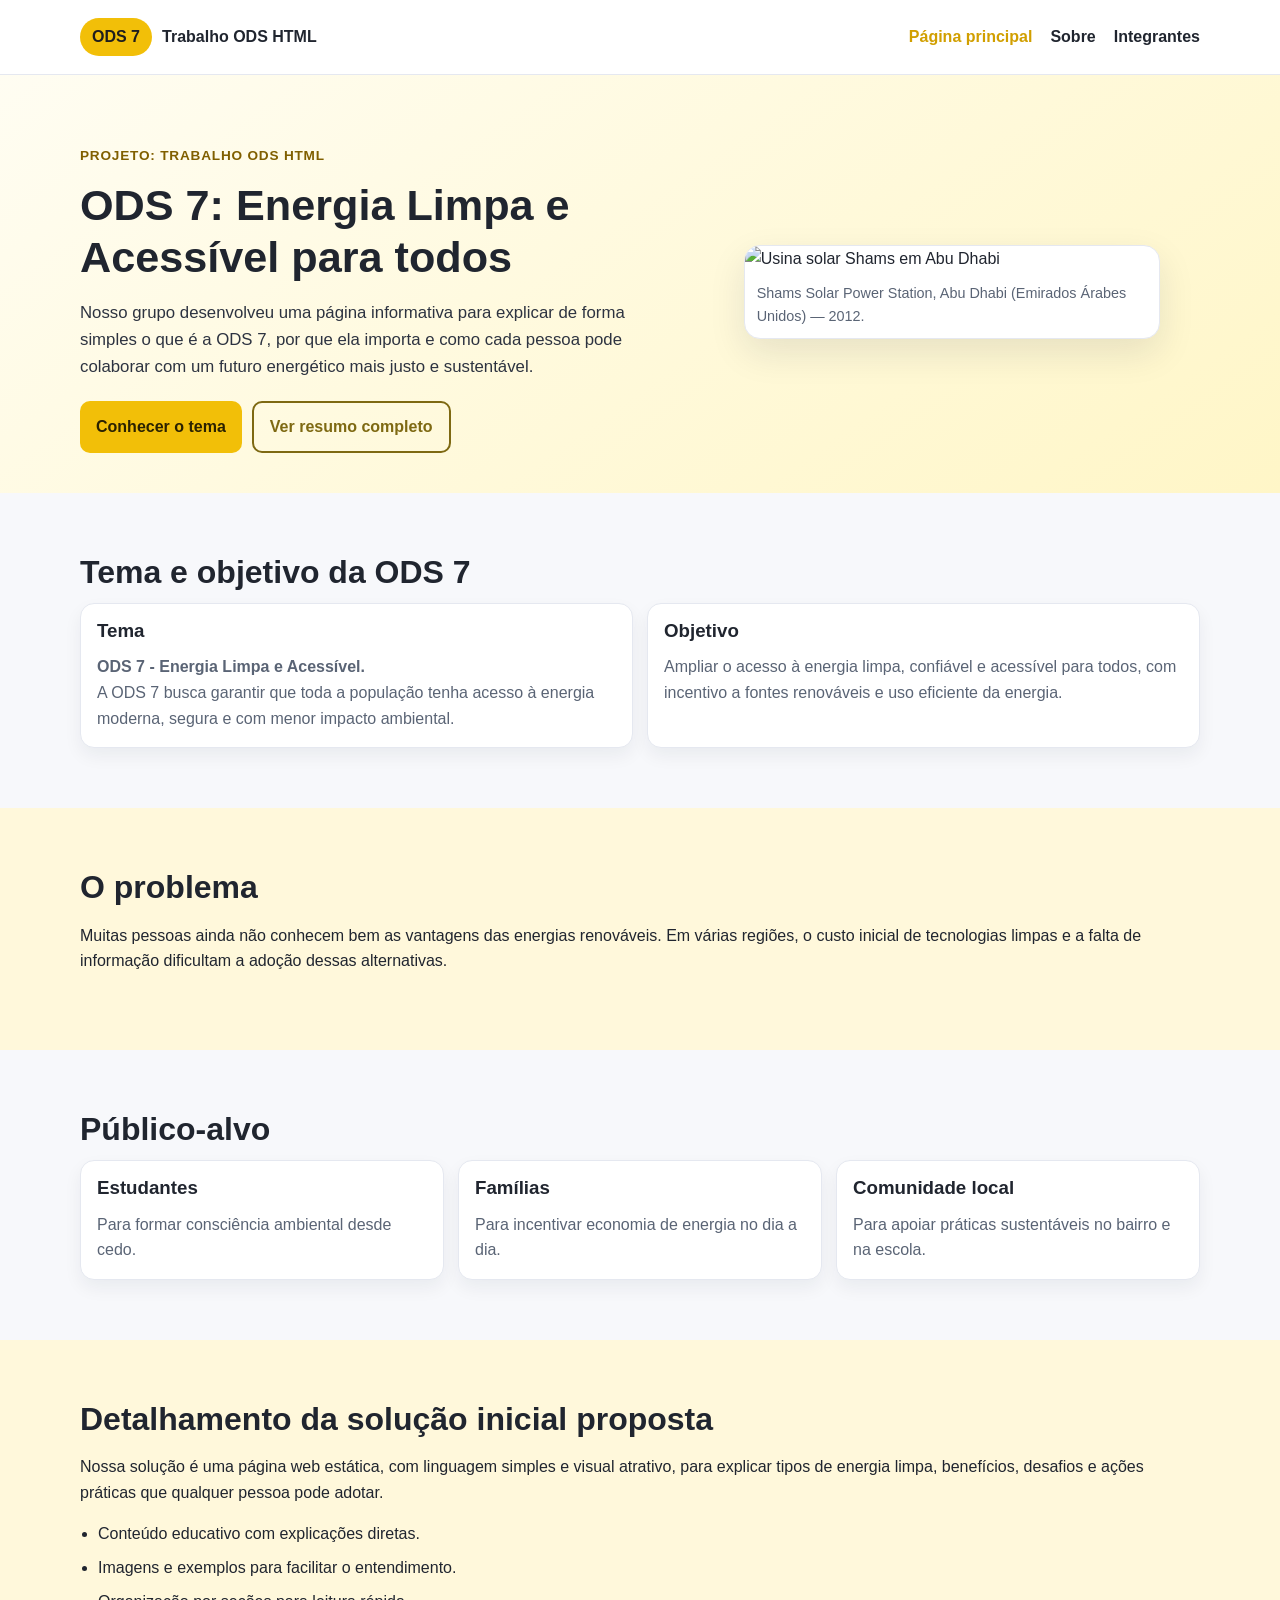
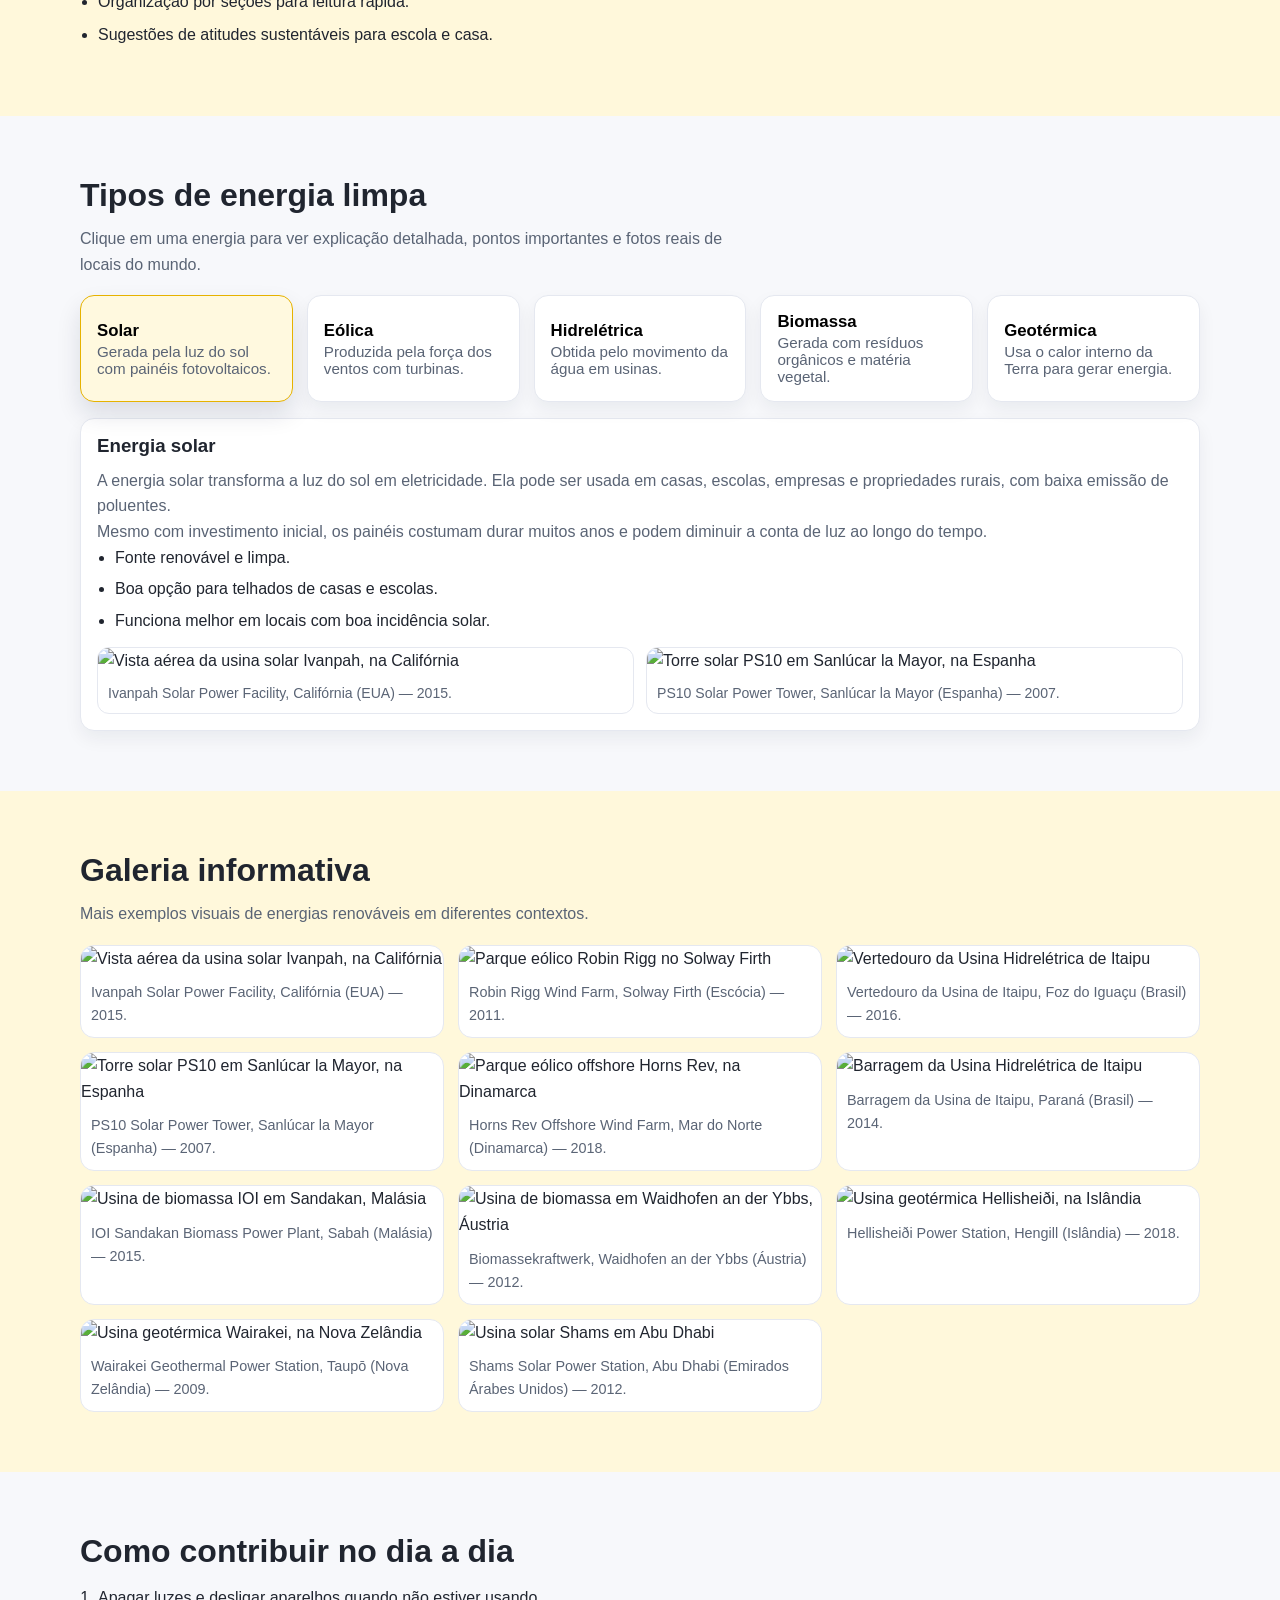
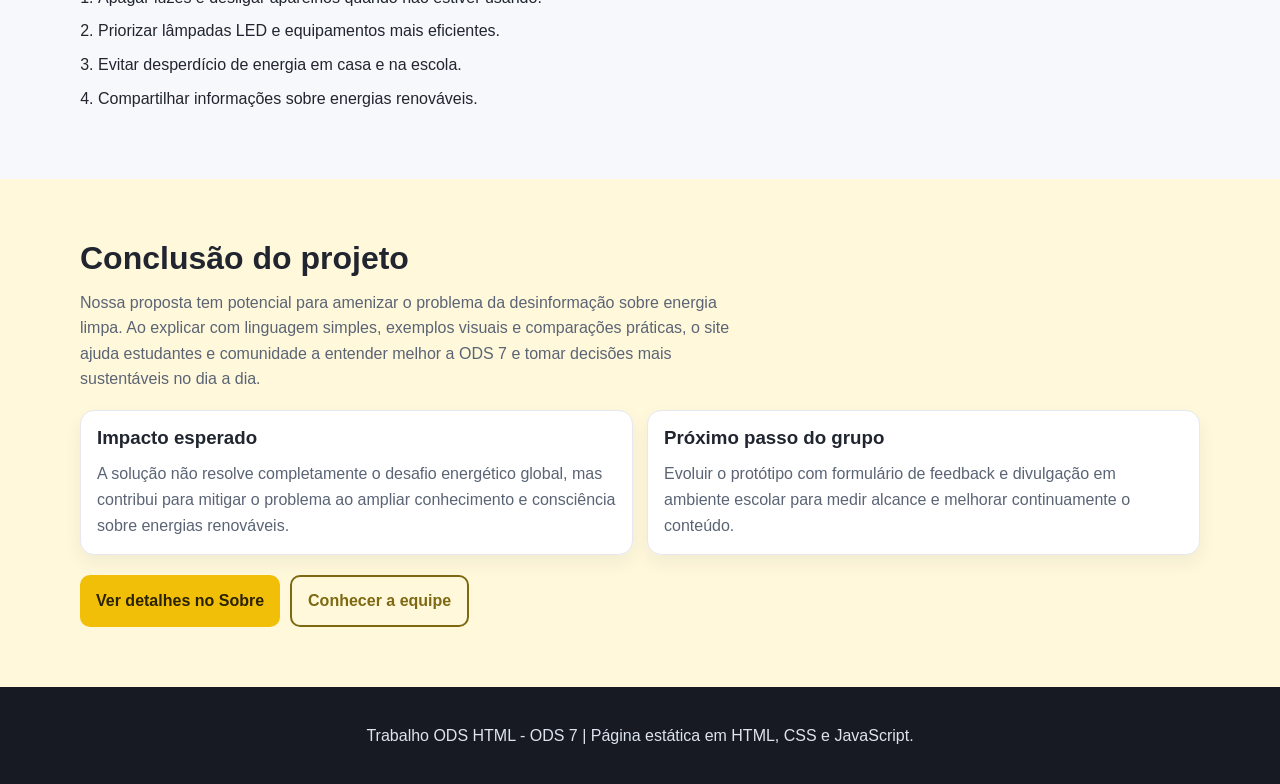
==== commit 6974aede: "update html" ====
--- a/index.html
+++ b/index.html
@@ -1,1086 +1,398 @@
 <!doctype html>
-
 <html lang="pt-BR">
-
 <head>
-
   <meta charset="UTF-8" />
-
   <meta name="viewport" content="width=device-width, initial-scale=1.0" />
-
   <title>Trabalho ODS HTML - ODS 7</title>
-
   <meta
-
     name="description"
-
-    content="P?gina est?tica educativa sobre a ODS 7 da ONU: Energia Limpa e Acess?vel."
-
+    content="Página estática educativa sobre a ODS 7 da ONU: Energia Limpa e Acessível."
   />
-
   <link rel="stylesheet" href="style.css" />
-
   <script src="script.js" defer></script>
-
 </head>
-
 <body>
-
-  <a class="skip-link" href="#conteudo">Pular para o conte?do</a>
-
-
+  <a class="skip-link" href="#conteudo">Pular para o conteúdo</a>
 
   <header class="site-header" id="topo">
-
     <div class="container nav-wrap">
-
       <a class="brand" href="index.html">
-
         <span class="brand-badge">ODS 7</span>
-
         <span class="brand-text">Trabalho ODS HTML</span>
-
       </a>
 
-
-
       <button class="nav-toggle" id="nav-toggle" aria-controls="site-nav" aria-expanded="false">
-
         <span class="sr-only">Abrir menu</span>
-
         <span></span>
-
         <span></span>
-
         <span></span>
-
       </button>
-
-
 
       <nav class="site-nav" id="site-nav" aria-label="Menu principal">
         <ul>
-          <li><a class="is-active" href="index.html">P?gina principal</a></li>
+          <li><a class="is-active" href="index.html">Página principal</a></li>
           <li><a href="sobre.html">Sobre</a></li>
           <li><a href="integrantes.html">Integrantes</a></li>
         </ul>
       </nav>
-
     </div>
-
   </header>
 
-
-
   <main id="conteudo">
-
     <section class="hero reveal">
-
       <div class="container hero-grid">
-
         <div>
-
           <p class="eyebrow">Projeto: Trabalho ODS HTML</p>
-
-          <h1>ODS 7: Energia Limpa e Acess?vel para todos</h1>
-
+          <h1>ODS 7: Energia Limpa e Acessível para todos</h1>
           <p class="hero-text">
-
-            Nosso grupo desenvolveu uma p?gina informativa para explicar de forma simples o que ? a ODS 7,
-
-            por que ela importa e como cada pessoa pode colaborar com um futuro energ?tico mais justo e sustent?vel.
-
+            Nosso grupo desenvolveu uma página informativa para explicar de forma simples o que é a ODS 7,
+            por que ela importa e como cada pessoa pode colaborar com um futuro energético mais justo e sustentável.
           </p>
-
           <div class="hero-actions">
-
             <a class="btn btn-primary" href="#sobre">Conhecer o tema</a>
-
             <a class="btn btn-outline" href="sobre.html">Ver resumo completo</a>
-
           </div>
-
-        </div>
-
+        </div>
         <figure class="hero-image">
-
           <img
-
-            src="https://images.unsplash.com/photo-1509391366360-2e959784a276?auto=format&fit=crop&w=1200&q=80"
-
-            alt="Painel solar com turbinas e?licas ao fundo"
-
+            src="https://upload.wikimedia.org/wikipedia/commons/b/b9/Shams_solar_power_plant.jpg"
+            alt="Usina solar Shams em Abu Dhabi"
           />
-
-          <figcaption>Energia renov?vel ajuda a reduzir impactos ambientais.</figcaption>
-
+          <figcaption>Shams Solar Power Station, Abu Dhabi (Emirados Árabes Unidos) — 2012.</figcaption>
         </figure>
-
-      </div>
-
-    </section>
-
-
+      </div>
+    </section>
 
     <section class="section reveal" id="sobre">
-
-      <div class="container">
-
+      <div class="container">
         <h2>Tema e objetivo da ODS 7</h2>
-
         <div class="cards two">
-
           <article class="card">
-
             <h3>Tema</h3>
-
-            <p><strong>ODS 7 - Energia Limpa e Acess?vel.</strong></p>
-
-            <p>
-
-              A ODS 7 busca garantir que toda a popula??o tenha acesso a energia moderna, segura e com menor
-
+            <p><strong>ODS 7 - Energia Limpa e Acessível.</strong></p>
+            <p>
+              A ODS 7 busca garantir que toda a população tenha acesso à energia moderna, segura e com menor
               impacto ambiental.
-
-            </p>
-
-          </article>
-
+            </p>
+          </article>
           <article class="card">
-
             <h3>Objetivo</h3>
-
-            <p>
-
-              Ampliar o acesso a energia limpa, confi?vel e acess?vel para todos, com incentivo a fontes
-
-              renov?veis e uso eficiente da energia.
-
-            </p>
-
-          </article>
-
-        </div>
-
-      </div>
-
-    </section>
-
-
+            <p>
+              Ampliar o acesso à energia limpa, confiável e acessível para todos, com incentivo a fontes
+              renováveis e uso eficiente da energia.
+            </p>
+          </article>
+        </div>
+      </div>
+    </section>
 
     <section class="section section-alt reveal" id="problema">
-
-      <div class="container">
-
+      <div class="container">
         <h2>O problema</h2>
-
         <p>
-
-          Muitas pessoas ainda n?o conhecem bem as vantagens das energias renov?veis. Em v?rias regi?es, o custo
-
-          inicial de tecnologias limpas e a falta de informa??o dificultam a ado??o dessas alternativas.
-
+          Muitas pessoas ainda não conhecem bem as vantagens das energias renováveis. Em várias regiões, o custo
+          inicial de tecnologias limpas e a falta de informação dificultam a adoção dessas alternativas.
         </p>
-
-      </div>
-
-    </section>
-
-
+      </div>
+    </section>
 
     <section class="section reveal" id="publico">
-
-      <div class="container">
-
-        <h2>P?blico-alvo</h2>
-
+      <div class="container">
+        <h2>Público-alvo</h2>
         <div class="cards three">
-
-          <article class="card"><h3>Estudantes</h3><p>Para formar consci?ncia ambiental desde cedo.</p></article>
-
-          <article class="card"><h3>Fam?lias</h3><p>Para incentivar economia de energia no dia a dia.</p></article>
-
-          <article class="card"><h3>Comunidade local</h3><p>Para apoiar pr?ticas sustent?veis no bairro e na escola.</p></article>
-
-        </div>
-
-      </div>
-
-    </section>
-
-
+          <article class="card"><h3>Estudantes</h3><p>Para formar consciência ambiental desde cedo.</p></article>
+          <article class="card"><h3>Famílias</h3><p>Para incentivar economia de energia no dia a dia.</p></article>
+          <article class="card"><h3>Comunidade local</h3><p>Para apoiar práticas sustentáveis no bairro e na escola.</p></article>
+        </div>
+      </div>
+    </section>
 
     <section class="section section-alt reveal" id="solucao">
-
-      <div class="container">
-
-        <h2>Detalhamento da solu??o inicial proposta</h2>
-
+      <div class="container">
+        <h2>Detalhamento da solução inicial proposta</h2>
         <p>
-
-          Nossa solu??o ? uma p?gina web est?tica, com linguagem simples e visual atrativo, para explicar tipos de
-
-          energia limpa, benef?cios, desafios e a??es pr?ticas que qualquer pessoa pode adotar.
-
+          Nossa solução é uma página web estática, com linguagem simples e visual atrativo, para explicar tipos de
+          energia limpa, benefícios, desafios e ações práticas que qualquer pessoa pode adotar.
         </p>
-
         <ul class="check-list">
-
-          <li>Conte?do educativo com explica??es diretas.</li>
-
+          <li>Conteúdo educativo com explicações diretas.</li>
           <li>Imagens e exemplos para facilitar o entendimento.</li>
-
-          <li>Organiza??o por se??es para leitura r?pida.</li>
-
-          <li>Sugest?es de atitudes sustent?veis para escola e casa.</li>
-
+          <li>Organização por seções para leitura rápida.</li>
+          <li>Sugestões de atitudes sustentáveis para escola e casa.</li>
         </ul>
-
-      </div>
-
-    </section>
-
-
+      </div>
+    </section>
 
     <section class="section reveal" id="energias">
-
-      <div class="container">
-
+      <div class="container">
         <h2>Tipos de energia limpa</h2>
-
         <p class="section-intro">
-
-          Clique em uma energia para ver explica??o detalhada, pontos importantes e fotos demonstrativas.
-
+          Clique em uma energia para ver explicação detalhada, pontos importantes e fotos reais de locais do mundo.
         </p>
 
-
-
         <div class="cards energy-grid energy-tabs" role="tablist" aria-label="Tipos de energia limpa">
-
-          <button
-
-            class="energy-tab card is-active"
-
-            id="tab-solar"
-
-            role="tab"
-
-            aria-selected="true"
-
-            aria-controls="painel-solar"
-
-            data-energy-target="solar"
-
-            type="button"
-
-          >
-
+          <button class="energy-tab card is-active" id="tab-solar" role="tab" aria-selected="true" aria-controls="painel-solar" data-energy-target="solar" type="button">
             <span class="energy-tab-title">Solar</span>
-
-            <span class="energy-tab-desc">Gerada pela luz do sol com pain?is fotovoltaicos.</span>
-
-          </button>
-
-          <button
-
-            class="energy-tab card"
-
-            id="tab-eolica"
-
-            role="tab"
-
-            aria-selected="false"
-
-            aria-controls="painel-eolica"
-
-            data-energy-target="eolica"
-
-            type="button"
-
-          >
-
-            <span class="energy-tab-title">E?lica</span>
-
-            <span class="energy-tab-desc">Produzida pela for?a dos ventos com turbinas.</span>
-
-          </button>
-
-          <button
-
-            class="energy-tab card"
-
-            id="tab-hidreletrica"
-
-            role="tab"
-
-            aria-selected="false"
-
-            aria-controls="painel-hidreletrica"
-
-            data-energy-target="hidreletrica"
-
-            type="button"
-
-          >
-
-            <span class="energy-tab-title">Hidrel?trica</span>
-
-            <span class="energy-tab-desc">Obtida pelo movimento da ?gua em usinas.</span>
-
-          </button>
-
-          <button
-
-            class="energy-tab card"
-
-            id="tab-biomassa"
-
-            role="tab"
-
-            aria-selected="false"
-
-            aria-controls="painel-biomassa"
-
-            data-energy-target="biomassa"
-
-            type="button"
-
-          >
-
+            <span class="energy-tab-desc">Gerada pela luz do sol com painéis fotovoltaicos.</span>
+          </button>
+          <button class="energy-tab card" id="tab-eolica" role="tab" aria-selected="false" aria-controls="painel-eolica" data-energy-target="eolica" type="button">
+            <span class="energy-tab-title">Eólica</span>
+            <span class="energy-tab-desc">Produzida pela força dos ventos com turbinas.</span>
+          </button>
+          <button class="energy-tab card" id="tab-hidreletrica" role="tab" aria-selected="false" aria-controls="painel-hidreletrica" data-energy-target="hidreletrica" type="button">
+            <span class="energy-tab-title">Hidrelétrica</span>
+            <span class="energy-tab-desc">Obtida pelo movimento da água em usinas.</span>
+          </button>
+          <button class="energy-tab card" id="tab-biomassa" role="tab" aria-selected="false" aria-controls="painel-biomassa" data-energy-target="biomassa" type="button">
             <span class="energy-tab-title">Biomassa</span>
-
-            <span class="energy-tab-desc">Gerada com res?duos org?nicos e mat?ria vegetal.</span>
-
-          </button>
-
-          <button
-
-            class="energy-tab card"
-
-            id="tab-geotermica"
-
-            role="tab"
-
-            aria-selected="false"
-
-            aria-controls="painel-geotermica"
-
-            data-energy-target="geotermica"
-
-            type="button"
-
-          >
-
-            <span class="energy-tab-title">Geot?rmica</span>
-
+            <span class="energy-tab-desc">Gerada com resíduos orgânicos e matéria vegetal.</span>
+          </button>
+          <button class="energy-tab card" id="tab-geotermica" role="tab" aria-selected="false" aria-controls="painel-geotermica" data-energy-target="geotermica" type="button">
+            <span class="energy-tab-title">Geotérmica</span>
             <span class="energy-tab-desc">Usa o calor interno da Terra para gerar energia.</span>
-
-          </button>
-
-        </div>
-
-
+          </button>
+        </div>
 
         <div class="energy-panels card">
-
-          <article
-
-            class="energy-panel is-active"
-
-            id="painel-solar"
-
-            role="tabpanel"
-
-            aria-labelledby="tab-solar"
-
-            data-energy-panel="solar"
-
-          >
-
+          <article class="energy-panel is-active" id="painel-solar" role="tabpanel" aria-labelledby="tab-solar" data-energy-panel="solar">
             <h3>Energia solar</h3>
-
-            <p>
-
+            <p>
               A energia solar transforma a luz do sol em eletricidade. Ela pode ser usada em casas, escolas, empresas
-
-              e propriedades rurais, com baixa emissao de poluentes.
-
-            </p>
-
-            <p>
-
-              Mesmo com investimento inicial, os paineis costumam durar muitos anos e podem diminuir a conta de luz ao
-
+              e propriedades rurais, com baixa emissão de poluentes.
+            </p>
+            <p>
+              Mesmo com investimento inicial, os painéis costumam durar muitos anos e podem diminuir a conta de luz ao
               longo do tempo.
-
-            </p>
-
-            <ul class="energy-points">
-
-              <li>Fonte renovavel e limpa.</li>
-
-              <li>Boa opcao para telhados de casas e escolas.</li>
-
-              <li>Funciona melhor em locais com boa incidencia solar.</li>
-
-            </ul>
-
-            <div class="energy-gallery">
-
-              <figure>
-
-                <img
-
-                  src="https://upload.wikimedia.org/wikipedia/commons/f/fd/Ivanpah_Solar_Power_Facility_from_the_air_2015.jpg"
-
-                  alt="Usina com paineis solares em grande quantidade"
-
-                />
-
-                <figcaption>Ivanpah Solar Power Facility, Calif?rnia (EUA) ? 2015.</figcaption>
-
-              </figure>
-
-              <figure>
-
-                <img
-
-                  src="https://upload.wikimedia.org/wikipedia/commons/e/eb/PS10_solar_power_tower.jpg"
-
-                  alt="Casa com paineis solares instalados no telhado"
-
-                />
-
-                <figcaption>PS10 Solar Power Tower, Sanl?car la Mayor (Espanha) ? 2007.</figcaption>
-
-              </figure>
-
-            </div>
-
-          </article>
-
-
-
-          <article
-
-            class="energy-panel"
-
-            id="painel-eolica"
-
-            role="tabpanel"
-
-            aria-labelledby="tab-eolica"
-
-            data-energy-panel="eolica"
-
-            hidden
-
-          >
-
-            <h3>Energia e?lica</h3>
-
-            <p>
-
-              A energia e?lica ? produzida quando o vento gira as p?s das turbinas. Esse movimento aciona geradores e
-
-              produz eletricidade para cidades e ind?strias.
-
-            </p>
-
-            <p>
-
-              ? uma fonte renov?vel importante para reduzir o uso de combust?veis f?sseis e diminuir a polui??o.
-
-            </p>
-
-            <ul class="energy-points">
-
+            </p>
+            <ul class="energy-points">
+              <li>Fonte renovável e limpa.</li>
+              <li>Boa opção para telhados de casas e escolas.</li>
+              <li>Funciona melhor em locais com boa incidência solar.</li>
+            </ul>
+            <div class="energy-gallery">
+              <figure>
+                <img src="https://upload.wikimedia.org/wikipedia/commons/f/fd/Ivanpah_Solar_Power_Facility_from_the_air_2015.jpg" alt="Vista aérea da usina solar Ivanpah, na Califórnia" />
+                <figcaption>Ivanpah Solar Power Facility, Califórnia (EUA) — 2015.</figcaption>
+              </figure>
+              <figure>
+                <img src="https://upload.wikimedia.org/wikipedia/commons/e/eb/PS10_solar_power_tower.jpg" alt="Torre solar PS10 em Sanlúcar la Mayor, na Espanha" />
+                <figcaption>PS10 Solar Power Tower, Sanlúcar la Mayor (Espanha) — 2007.</figcaption>
+              </figure>
+            </div>
+          </article>
+
+          <article class="energy-panel" id="painel-eolica" role="tabpanel" aria-labelledby="tab-eolica" data-energy-panel="eolica" hidden>
+            <h3>Energia eólica</h3>
+            <p>
+              A energia eólica é produzida quando o vento gira as pás das turbinas. Esse movimento aciona geradores e
+              produz eletricidade para cidades e indústrias.
+            </p>
+            <p>
+              É uma fonte renovável importante para reduzir o uso de combustíveis fósseis e diminuir a poluição.
+            </p>
+            <ul class="energy-points">
               <li>Aproveita um recurso natural abundante: o vento.</li>
-
-              <li>Tem baixa emiss?o de gases de efeito estufa.</li>
-
-              <li>Requer planejamento para localiza??o dos parques.</li>
-
-            </ul>
-
-            <div class="energy-gallery">
-
-              <figure>
-
-                <img
-
-                  src="https://upload.wikimedia.org/wikipedia/commons/3/33/Robin_Rigg_Wind_Farm_%28geograph_2583753%29.jpg"
-
-                  alt="Parque eolico com varias turbinas em area aberta"
-
-                />
-
-                <figcaption>Robin Rigg Wind Farm, Solway Firth (Esc?cia) ? 2011.</figcaption>
-
-              </figure>
-
-              <figure>
-
-                <img
-
-                  src="https://upload.wikimedia.org/wikipedia/commons/a/a9/Offshore_wind_farm_with_sand_bank_%22Horns_Rev%22%2C_Denmark.jpg"
-
-                  alt="Turbinas eolicas vistas de perto em campo aberto"
-
-                />
-
-                <figcaption>Horns Rev Offshore Wind Farm, Mar do Norte (Dinamarca) ? 2018.</figcaption>
-
-              </figure>
-
-            </div>
-
-          </article>
-
-
-
-          <article
-
-            class="energy-panel"
-
-            id="painel-hidreletrica"
-
-            role="tabpanel"
-
-            aria-labelledby="tab-hidreletrica"
-
-            data-energy-panel="hidreletrica"
-
-            hidden
-
-          >
-
-            <h3>Energia hidrel?trica</h3>
-
-            <p>
-
-              A energia hidreletrica usa a forca da agua para girar turbinas e gerar eletricidade. No Brasil, essa
-
+              <li>Tem baixa emissão de gases de efeito estufa.</li>
+              <li>Requer planejamento para localização dos parques.</li>
+            </ul>
+            <div class="energy-gallery">
+              <figure>
+                <img src="https://upload.wikimedia.org/wikipedia/commons/3/33/Robin_Rigg_Wind_Farm_%28geograph_2583753%29.jpg" alt="Parque eólico Robin Rigg no Solway Firth" />
+                <figcaption>Robin Rigg Wind Farm, Solway Firth (Escócia) — 2011.</figcaption>
+              </figure>
+              <figure>
+                <img src="https://upload.wikimedia.org/wikipedia/commons/a/a9/Offshore_wind_farm_with_sand_bank_%22Horns_Rev%22%2C_Denmark.jpg" alt="Parque eólico offshore Horns Rev, na Dinamarca" />
+                <figcaption>Horns Rev Offshore Wind Farm, Mar do Norte (Dinamarca) — 2018.</figcaption>
+              </figure>
+            </div>
+          </article>
+
+          <article class="energy-panel" id="painel-hidreletrica" role="tabpanel" aria-labelledby="tab-hidreletrica" data-energy-panel="hidreletrica" hidden>
+            <h3>Energia hidrelétrica</h3>
+            <p>
+              A energia hidrelétrica usa a força da água para girar turbinas e gerar eletricidade. No Brasil, essa
               fonte tem papel importante no abastecimento de energia.
-
-            </p>
-
-            <p>
-
-              Apesar de renov?vel, obras hidrel?tricas precisam de estudos ambientais para reduzir impactos em rios,
-
+            </p>
+            <p>
+              Apesar de renovável, obras hidrelétricas precisam de estudos ambientais para reduzir impactos em rios,
               fauna e comunidades.
-
-            </p>
-
-            <ul class="energy-points">
-
-              <li>Grande capacidade de gera??o para o sistema el?trico.</li>
-
-              <li>Aproveita o fluxo de rios e reservat?rios.</li>
-
+            </p>
+            <ul class="energy-points">
+              <li>Grande capacidade de geração para o sistema elétrico.</li>
+              <li>Aproveita o fluxo de rios e reservatórios.</li>
               <li>Exige monitoramento ambiental constante.</li>
-
-            </ul>
-
-            <div class="energy-gallery">
-
-              <figure>
-
-                <img
-
-                  src="https://upload.wikimedia.org/wikipedia/commons/f/f7/Itaipu_Dam_Spillway.jpg"
-
-                  alt="Vertedouro da usina hidreletrica de Itaipu"
-
-                />
-
-                <figcaption>Vertedouro da Usina de Itaipu, Foz do Igua?u (Brasil) ? 2016.</figcaption>
-
-              </figure>
-
-              <figure>
-
-                <img
-
-                  src="https://upload.wikimedia.org/wikipedia/commons/b/b6/Barragem_de_itaipu.jpg"
-
-                  alt="Barragem da usina hidreletrica de Itaipu"
-
-                />
-
-                <figcaption>Barragem da Usina de Itaipu, Paran? (Brasil) ? 2014.</figcaption>
-
-              </figure>
-
-            </div>
-
-          </article>
-
-
-
-          <article
-
-            class="energy-panel"
-
-            id="painel-biomassa"
-
-            role="tabpanel"
-
-            aria-labelledby="tab-biomassa"
-
-            data-energy-panel="biomassa"
-
-            hidden
-
-          >
-
+            </ul>
+            <div class="energy-gallery">
+              <figure>
+                <img src="https://upload.wikimedia.org/wikipedia/commons/f/f7/Itaipu_Dam_Spillway.jpg" alt="Vertedouro da Usina Hidrelétrica de Itaipu" />
+                <figcaption>Vertedouro da Usina de Itaipu, Foz do Iguaçu (Brasil) — 2016.</figcaption>
+              </figure>
+              <figure>
+                <img src="https://upload.wikimedia.org/wikipedia/commons/b/b6/Barragem_de_itaipu.jpg" alt="Barragem da Usina Hidrelétrica de Itaipu" />
+                <figcaption>Barragem da Usina de Itaipu, Paraná (Brasil) — 2014.</figcaption>
+              </figure>
+            </div>
+          </article>
+
+          <article class="energy-panel" id="painel-biomassa" role="tabpanel" aria-labelledby="tab-biomassa" data-energy-panel="biomassa" hidden>
             <h3>Energia de biomassa</h3>
-
-            <p>
-
-              A biomassa usa res?duos org?nicos, como restos de madeira, baga?o de cana e res?duos agr?colas, para
-
-              produzir calor, eletricidade ou biocombustiveis.
-
-            </p>
-
-            <p>
-
+            <p>
+              A biomassa usa resíduos orgânicos, como restos de madeira, bagaço de cana e resíduos agrícolas, para
+              produzir calor, eletricidade ou biocombustíveis.
+            </p>
+            <p>
               Ela ajuda a aproveitar materiais que seriam descartados, podendo gerar energia perto do local de
-
-              produ??o desses res?duos.
-
-            </p>
-
-            <ul class="energy-points">
-
-              <li>Transforma residuos em fonte energ?tica ?til.</li>
-
+              produção desses resíduos.
+            </p>
+            <ul class="energy-points">
+              <li>Transforma resíduos em fonte energética útil.</li>
               <li>Pode fortalecer economia local e rural.</li>
-
-              <li>Precisa de controle de emiss?o e manejo adequado.</li>
-
-            </ul>
-
-            <div class="energy-gallery">
-
-              <figure>
-
-                <img
-
-                  src="https://upload.wikimedia.org/wikipedia/commons/b/b1/Sandakan_Sabah_IOI-Sandakan-Biomass-Power-Plant-02.jpg"
-
-                  alt="Usina real de biomassa com estrutura industrial"
-
-                />
-
-                <figcaption>IOI Sandakan Biomass Power Plant, Sabah (Mal?sia) ? 2015.</figcaption>
-
-              </figure>
-
-              <figure>
-
-                <img
-
-                  src="https://upload.wikimedia.org/wikipedia/commons/6/66/Waidhofen_an_der_Ybbs_-_Biomassekraftwerk.jpg"
-
-                  alt="Central de biomassa com area de armazenamento de material"
-
-                />
-
-                <figcaption>Biomassekraftwerk, Waidhofen an der Ybbs (?ustria) ? 2012.</figcaption>
-
-              </figure>
-
-            </div>
-
-          </article>
-
-
-
-          <article
-
-            class="energy-panel"
-
-            id="painel-geotermica"
-
-            role="tabpanel"
-
-            aria-labelledby="tab-geotermica"
-
-            data-energy-panel="geotermica"
-
-            hidden
-
-          >
-
-            <h3>Energia geot?rmica</h3>
-
-            <p>
-
-              A energia geotermica aproveita o calor interno da Terra para aquecimento e producao de eletricidade.
-
-              Essa fonte pode funcionar de forma constante em regi?es com potencial geot?rmico.
-
-            </p>
-
-            <p>
-
-              ? pouco comum no Brasil, mas ? bastante estudada no mundo por ser uma op??o limpa e est?vel.
-
-            </p>
-
-            <ul class="energy-points">
-
-              <li>Baixa emiss?o de carbono na opera??o.</li>
-
-              <li>Gera??o cont?nua em ?reas adequadas.</li>
-
-              <li>Depende de condi??es geol?gicas espec?ficas.</li>
-
-            </ul>
-
-            <div class="energy-gallery">
-
-              <figure>
-
-                <img
-
-                  src="https://upload.wikimedia.org/wikipedia/commons/a/af/Hellisheidi_Geothermal_Power_Station.jpg"
-
-                  alt="Usina geotermica real com vapor na Isl?ndia"
-
-                />
-
-                <figcaption>Hellishei?i Power Station, Hengill (Isl?ndia) ? 2018.</figcaption>
-
-              </figure>
-
-              <figure>
-
-                <img
-
-                  src="https://upload.wikimedia.org/wikipedia/commons/8/8b/Wairakei_Geothermal_Power_Station-5838.jpg"
-
-                  alt="Esta??o geotermica com tubula??es e sistema de vapor"
-
-                />
-
-                <figcaption>Wairakei Geothermal Power Station, Taup? (Nova Zel?ndia) ? 2009.</figcaption>
-
-              </figure>
-
-            </div>
-
-          </article>
-
-        </div>
-
-      </div>
-
-    </section>
-
-
+              <li>Precisa de controle de emissão e manejo adequado.</li>
+            </ul>
+            <div class="energy-gallery">
+              <figure>
+                <img src="https://upload.wikimedia.org/wikipedia/commons/b/b1/Sandakan_Sabah_IOI-Sandakan-Biomass-Power-Plant-02.jpg" alt="Usina de biomassa IOI em Sandakan, Malásia" />
+                <figcaption>IOI Sandakan Biomass Power Plant, Sabah (Malásia) — 2015.</figcaption>
+              </figure>
+              <figure>
+                <img src="https://upload.wikimedia.org/wikipedia/commons/6/66/Waidhofen_an_der_Ybbs_-_Biomassekraftwerk.jpg" alt="Usina de biomassa em Waidhofen an der Ybbs, Áustria" />
+                <figcaption>Biomassekraftwerk, Waidhofen an der Ybbs (Áustria) — 2012.</figcaption>
+              </figure>
+            </div>
+          </article>
+
+          <article class="energy-panel" id="painel-geotermica" role="tabpanel" aria-labelledby="tab-geotermica" data-energy-panel="geotermica" hidden>
+            <h3>Energia geotérmica</h3>
+            <p>
+              A energia geotérmica aproveita o calor interno da Terra para aquecimento e produção de eletricidade.
+              Essa fonte pode funcionar de forma constante em regiões com potencial geotérmico.
+            </p>
+            <p>
+              É pouco comum no Brasil, mas é bastante estudada no mundo por ser uma opção limpa e estável.
+            </p>
+            <ul class="energy-points">
+              <li>Baixa emissão de carbono na operação.</li>
+              <li>Geração contínua em áreas adequadas.</li>
+              <li>Depende de condições geológicas específicas.</li>
+            </ul>
+            <div class="energy-gallery">
+              <figure>
+                <img src="https://upload.wikimedia.org/wikipedia/commons/a/af/Hellisheidi_Geothermal_Power_Station.jpg" alt="Usina geotérmica Hellisheiði, na Islândia" />
+                <figcaption>Hellisheiði Power Station, Hengill (Islândia) — 2018.</figcaption>
+              </figure>
+              <figure>
+                <img src="https://upload.wikimedia.org/wikipedia/commons/8/8b/Wairakei_Geothermal_Power_Station-5838.jpg" alt="Usina geotérmica Wairakei, na Nova Zelândia" />
+                <figcaption>Wairakei Geothermal Power Station, Taupō (Nova Zelândia) — 2009.</figcaption>
+              </figure>
+            </div>
+          </article>
+        </div>
+      </div>
+    </section>
 
     <section class="section section-alt reveal" id="galeria">
-
-      <div class="container">
-
+      <div class="container">
         <h2>Galeria informativa</h2>
-
-        <p class="section-intro">Mais exemplos visuais de energias renov?veis em diferentes contextos.</p>
-
+        <p class="section-intro">Mais exemplos visuais de energias renováveis em diferentes contextos.</p>
         <div class="gallery">
-
-          <figure>
-
-            <img
-
-              src="https://upload.wikimedia.org/wikipedia/commons/f/fd/Ivanpah_Solar_Power_Facility_from_the_air_2015.jpg"
-
-              alt="Vista a?rea da usina solar Ivanpah, na Calif?rnia"
-
-            />
-
-            <figcaption>Ivanpah Solar Power Facility, Calif?rnia (EUA) ? 2015.</figcaption>
-
-          </figure>
-
-          <figure>
-
-            <img
-
-              src="https://upload.wikimedia.org/wikipedia/commons/3/33/Robin_Rigg_Wind_Farm_%28geograph_2583753%29.jpg"
-
-              alt="Parque e?lico Robin Rigg no Solway Firth"
-
-            />
-
-            <figcaption>Robin Rigg Wind Farm, Solway Firth (Esc?cia) ? 2011.</figcaption>
-
-          </figure>
-
-          <figure>
-
-            <img
-
-              src="https://upload.wikimedia.org/wikipedia/commons/f/f7/Itaipu_Dam_Spillway.jpg"
-
-              alt="Vertedouro da Usina Hidrel?trica de Itaipu"
-
-            />
-
-            <figcaption>Vertedouro da Usina de Itaipu, Foz do Igua?u (Brasil) ? 2016.</figcaption>
-
-          </figure>
-
-          <figure>
-
-            <img
-
-              src="https://upload.wikimedia.org/wikipedia/commons/e/eb/PS10_solar_power_tower.jpg"
-
-              alt="Casa com paineis solares instalados no telhado"
-
-            />
-
-            <figcaption>PS10 Solar Power Tower, Sanl?car la Mayor (Espanha) ? 2007.</figcaption>
-
-          </figure>
-
-          <figure>
-
-            <img
-
-              src="https://upload.wikimedia.org/wikipedia/commons/a/a9/Offshore_wind_farm_with_sand_bank_%22Horns_Rev%22%2C_Denmark.jpg"
-
-              alt="Parque e?lico offshore Horns Rev, na Dinamarca"
-
-            />
-
-            <figcaption>Horns Rev Offshore Wind Farm, Mar do Norte (Dinamarca) ? 2018.</figcaption>
-
-          </figure>
-
-          <figure>
-
-            <img
-
-              src="https://upload.wikimedia.org/wikipedia/commons/b/b6/Barragem_de_itaipu.jpg"
-
-              alt="Barragem da Usina Hidrel?trica de Itaipu"
-
-            />
-
-            <figcaption>Barragem da Usina de Itaipu, Paran? (Brasil) ? 2014.</figcaption>
-
-          </figure>
-
-          <figure>
-
-            <img
-
-              src="https://upload.wikimedia.org/wikipedia/commons/b/b1/Sandakan_Sabah_IOI-Sandakan-Biomass-Power-Plant-02.jpg"
-
-              alt="Usina de biomassa IOI em Sandakan, Mal?sia"
-
-            />
-
-            <figcaption>IOI Sandakan Biomass Power Plant, Sabah (Mal?sia) ? 2015.</figcaption>
-
-          </figure>
-
-          <figure>
-
-            <img
-
-              src="https://upload.wikimedia.org/wikipedia/commons/6/66/Waidhofen_an_der_Ybbs_-_Biomassekraftwerk.jpg"
-
-              alt="Usina de biomassa em Waidhofen an der Ybbs, ?ustria"
-
-            />
-
-            <figcaption>Biomassekraftwerk, Waidhofen an der Ybbs (?ustria) ? 2012.</figcaption>
-
-          </figure>
-
-          <figure>
-
-            <img
-
-              src="https://upload.wikimedia.org/wikipedia/commons/a/af/Hellisheidi_Geothermal_Power_Station.jpg"
-
-              alt="Usina geot?rmica Hellishei?i, na Isl?ndia"
-
-            />
-
-            <figcaption>Hellishei?i Power Station, Hengill (Isl?ndia) ? 2018.</figcaption>
-
-          </figure>
-
-          <figure>
-
-            <img
-
-              src="https://upload.wikimedia.org/wikipedia/commons/8/8b/Wairakei_Geothermal_Power_Station-5838.jpg"
-
-              alt="Usina geot?rmica Wairakei, na Nova Zel?ndia"
-
-            />
-
-            <figcaption>Wairakei Geothermal Power Station, Taup? (Nova Zel?ndia) ? 2009.</figcaption>
-
-          </figure>
-
-          <figure>
-
-            <img
-
-              src="https://upload.wikimedia.org/wikipedia/commons/b/b9/Shams_solar_power_plant.jpg"
-
-              alt="Usina solar Shams em Abu Dhabi"
-
-            />
-
-            <figcaption>Combina??o de fontes renov?veis no mesmo local.</figcaption>
-
-          </figure>
-
-        </div>
-
-      </div>
-
-    </section>
-
-
-
-    <section class="section reveal" id="a??es">
-
-      <div class="container">
-
+          <figure>
+            <img src="https://upload.wikimedia.org/wikipedia/commons/f/fd/Ivanpah_Solar_Power_Facility_from_the_air_2015.jpg" alt="Vista aérea da usina solar Ivanpah, na Califórnia" />
+            <figcaption>Ivanpah Solar Power Facility, Califórnia (EUA) — 2015.</figcaption>
+          </figure>
+          <figure>
+            <img src="https://upload.wikimedia.org/wikipedia/commons/3/33/Robin_Rigg_Wind_Farm_%28geograph_2583753%29.jpg" alt="Parque eólico Robin Rigg no Solway Firth" />
+            <figcaption>Robin Rigg Wind Farm, Solway Firth (Escócia) — 2011.</figcaption>
+          </figure>
+          <figure>
+            <img src="https://upload.wikimedia.org/wikipedia/commons/f/f7/Itaipu_Dam_Spillway.jpg" alt="Vertedouro da Usina Hidrelétrica de Itaipu" />
+            <figcaption>Vertedouro da Usina de Itaipu, Foz do Iguaçu (Brasil) — 2016.</figcaption>
+          </figure>
+          <figure>
+            <img src="https://upload.wikimedia.org/wikipedia/commons/e/eb/PS10_solar_power_tower.jpg" alt="Torre solar PS10 em Sanlúcar la Mayor, na Espanha" />
+            <figcaption>PS10 Solar Power Tower, Sanlúcar la Mayor (Espanha) — 2007.</figcaption>
+          </figure>
+          <figure>
+            <img src="https://upload.wikimedia.org/wikipedia/commons/a/a9/Offshore_wind_farm_with_sand_bank_%22Horns_Rev%22%2C_Denmark.jpg" alt="Parque eólico offshore Horns Rev, na Dinamarca" />
+            <figcaption>Horns Rev Offshore Wind Farm, Mar do Norte (Dinamarca) — 2018.</figcaption>
+          </figure>
+          <figure>
+            <img src="https://upload.wikimedia.org/wikipedia/commons/b/b6/Barragem_de_itaipu.jpg" alt="Barragem da Usina Hidrelétrica de Itaipu" />
+            <figcaption>Barragem da Usina de Itaipu, Paraná (Brasil) — 2014.</figcaption>
+          </figure>
+          <figure>
+            <img src="https://upload.wikimedia.org/wikipedia/commons/b/b1/Sandakan_Sabah_IOI-Sandakan-Biomass-Power-Plant-02.jpg" alt="Usina de biomassa IOI em Sandakan, Malásia" />
+            <figcaption>IOI Sandakan Biomass Power Plant, Sabah (Malásia) — 2015.</figcaption>
+          </figure>
+          <figure>
+            <img src="https://upload.wikimedia.org/wikipedia/commons/6/66/Waidhofen_an_der_Ybbs_-_Biomassekraftwerk.jpg" alt="Usina de biomassa em Waidhofen an der Ybbs, Áustria" />
+            <figcaption>Biomassekraftwerk, Waidhofen an der Ybbs (Áustria) — 2012.</figcaption>
+          </figure>
+          <figure>
+            <img src="https://upload.wikimedia.org/wikipedia/commons/a/af/Hellisheidi_Geothermal_Power_Station.jpg" alt="Usina geotérmica Hellisheiði, na Islândia" />
+            <figcaption>Hellisheiði Power Station, Hengill (Islândia) — 2018.</figcaption>
+          </figure>
+          <figure>
+            <img src="https://upload.wikimedia.org/wikipedia/commons/8/8b/Wairakei_Geothermal_Power_Station-5838.jpg" alt="Usina geotérmica Wairakei, na Nova Zelândia" />
+            <figcaption>Wairakei Geothermal Power Station, Taupō (Nova Zelândia) — 2009.</figcaption>
+          </figure>
+          <figure>
+            <img src="https://upload.wikimedia.org/wikipedia/commons/b/b9/Shams_solar_power_plant.jpg" alt="Usina solar Shams em Abu Dhabi" />
+            <figcaption>Shams Solar Power Station, Abu Dhabi (Emirados Árabes Unidos) — 2012.</figcaption>
+          </figure>
+        </div>
+      </div>
+    </section>
+
+    <section class="section reveal" id="acoes">
+      <div class="container">
         <h2>Como contribuir no dia a dia</h2>
-
         <ol class="tips">
-
-          <li>Apagar luzes e desligar aparelhos quando n?o estiver usando.</li>
-
-          <li>Priorizar lampadas LED e equipamentos mais eficientes.</li>
-
-          <li>Evitar desperd?cio de energia em casa e na escola.</li>
-
-          <li>Compartilhar informa??es sobre energias renov?veis.</li>
-
+          <li>Apagar luzes e desligar aparelhos quando não estiver usando.</li>
+          <li>Priorizar lâmpadas LED e equipamentos mais eficientes.</li>
+          <li>Evitar desperdício de energia em casa e na escola.</li>
+          <li>Compartilhar informações sobre energias renováveis.</li>
         </ol>
-
-      </div>
-
-    </section>
-
-
+      </div>
+    </section>
 
     <section class="section section-alt reveal" id="conclusao">
-
-      <div class="container">
-
-        <h2>Conclus?o do projeto</h2>
-
+      <div class="container">
+        <h2>Conclusão do projeto</h2>
         <p class="section-intro">
-
-          Nossa proposta tem potencial para amenizar o problema da desinforma??o sobre energia limpa. Ao explicar com
-
-          linguagem simples, exemplos visuais e compara??es pr?ticas, o site ajuda estudantes e comunidade a entender
-
-          melhor a ODS 7 e tomar decis?es mais sustent?veis no dia a dia.
-
+          Nossa proposta tem potencial para amenizar o problema da desinformação sobre energia limpa. Ao explicar com
+          linguagem simples, exemplos visuais e comparações práticas, o site ajuda estudantes e comunidade a entender
+          melhor a ODS 7 e tomar decisões mais sustentáveis no dia a dia.
         </p>
-
         <div class="cards two">
-
           <article class="card">
-
             <h3>Impacto esperado</h3>
-
-            <p>
-
-              A solu??o n?o resolve completamente o desafio energ?tico global, mas contribui para mitigar o problema ao
-
-              ampliar conhecimento e consci?ncia sobre energias renov?veis.
-
-            </p>
-
-          </article>
-
+            <p>
+              A solução não resolve completamente o desafio energético global, mas contribui para mitigar o problema ao
+              ampliar conhecimento e consciência sobre energias renováveis.
+            </p>
+          </article>
           <article class="card">
-
-            <h3>Pr?ximo passo do grupo</h3>
-
-            <p>
-
-              Evoluir o prot?tipo com formul?rio de feedback e divulga??o em ambiente escolar para medir alcance e
-
-              melhorar continuamente o conte?do.
-
-            </p>
-
-          </article>
-
-        </div>
-
-      </div>
-
-    </section>
-
-
-
-    <section class="section section-alt reveal" id="integrantes">
-
-      <div class="container">
-
-        <h2>Integrantes do grupo</h2>
-
-        <ul class="members">
-
-          <li>Caique dos Santos Souza</li>
-
-          <li>Joao Marcelo Oliveira Barbosa</li>
-
-          <li>Joao Victor Passos Batista de Oliveira</li>
-
-          <li>Levi Davi Tude Silva</li>
-
-          <li>Brenner Gabriel Franca Costa</li>
-
-          <li>Carlos Vinicius do Vale Fernandes</li>
-
-          <li>Gabriel Borges Roque Bastos</li>
-
-        </ul>
-
-      </div>
-
-    </section>
-
+            <h3>Próximo passo do grupo</h3>
+            <p>
+              Evoluir o protótipo com formulário de feedback e divulgação em ambiente escolar para medir alcance e
+              melhorar continuamente o conteúdo.
+            </p>
+          </article>
+        </div>
+        <div class="hero-actions">
+          <a class="btn btn-primary" href="sobre.html">Ver detalhes no Sobre</a>
+          <a class="btn btn-outline" href="integrantes.html">Conhecer a equipe</a>
+        </div>
+      </div>
+    </section>
   </main>
 
-
-
   <footer class="site-footer">
-
     <div class="container">
-
-      <p>Trabalho ODS HTML - ODS 7 | P?gina est?tica em HTML, CSS e JavaScript.</p>
-
+      <p>Trabalho ODS HTML - ODS 7 | Página estática em HTML, CSS e JavaScript.</p>
     </div>
-
   </footer>
 
-
-
   <button id="to-top" class="to-top" aria-label="Voltar ao topo">↑</button>
-
 </body>
-
 </html>
-
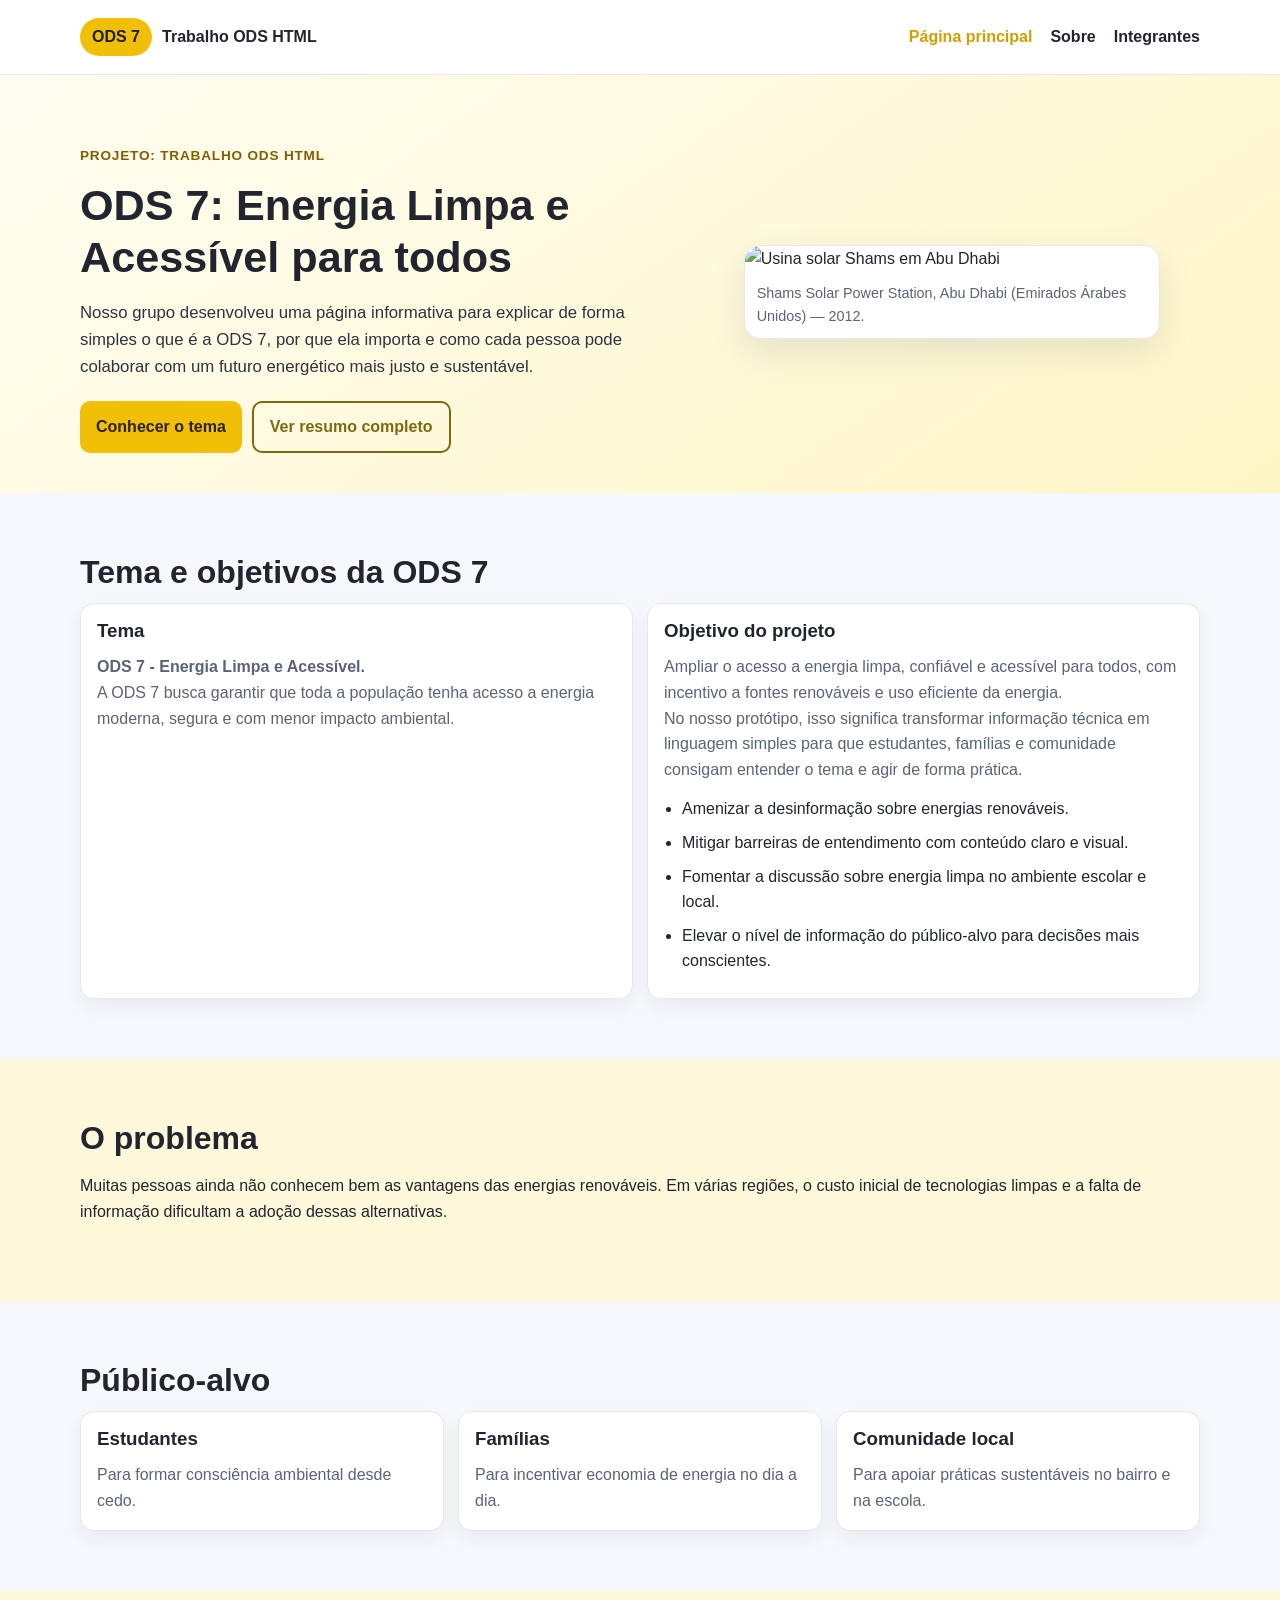
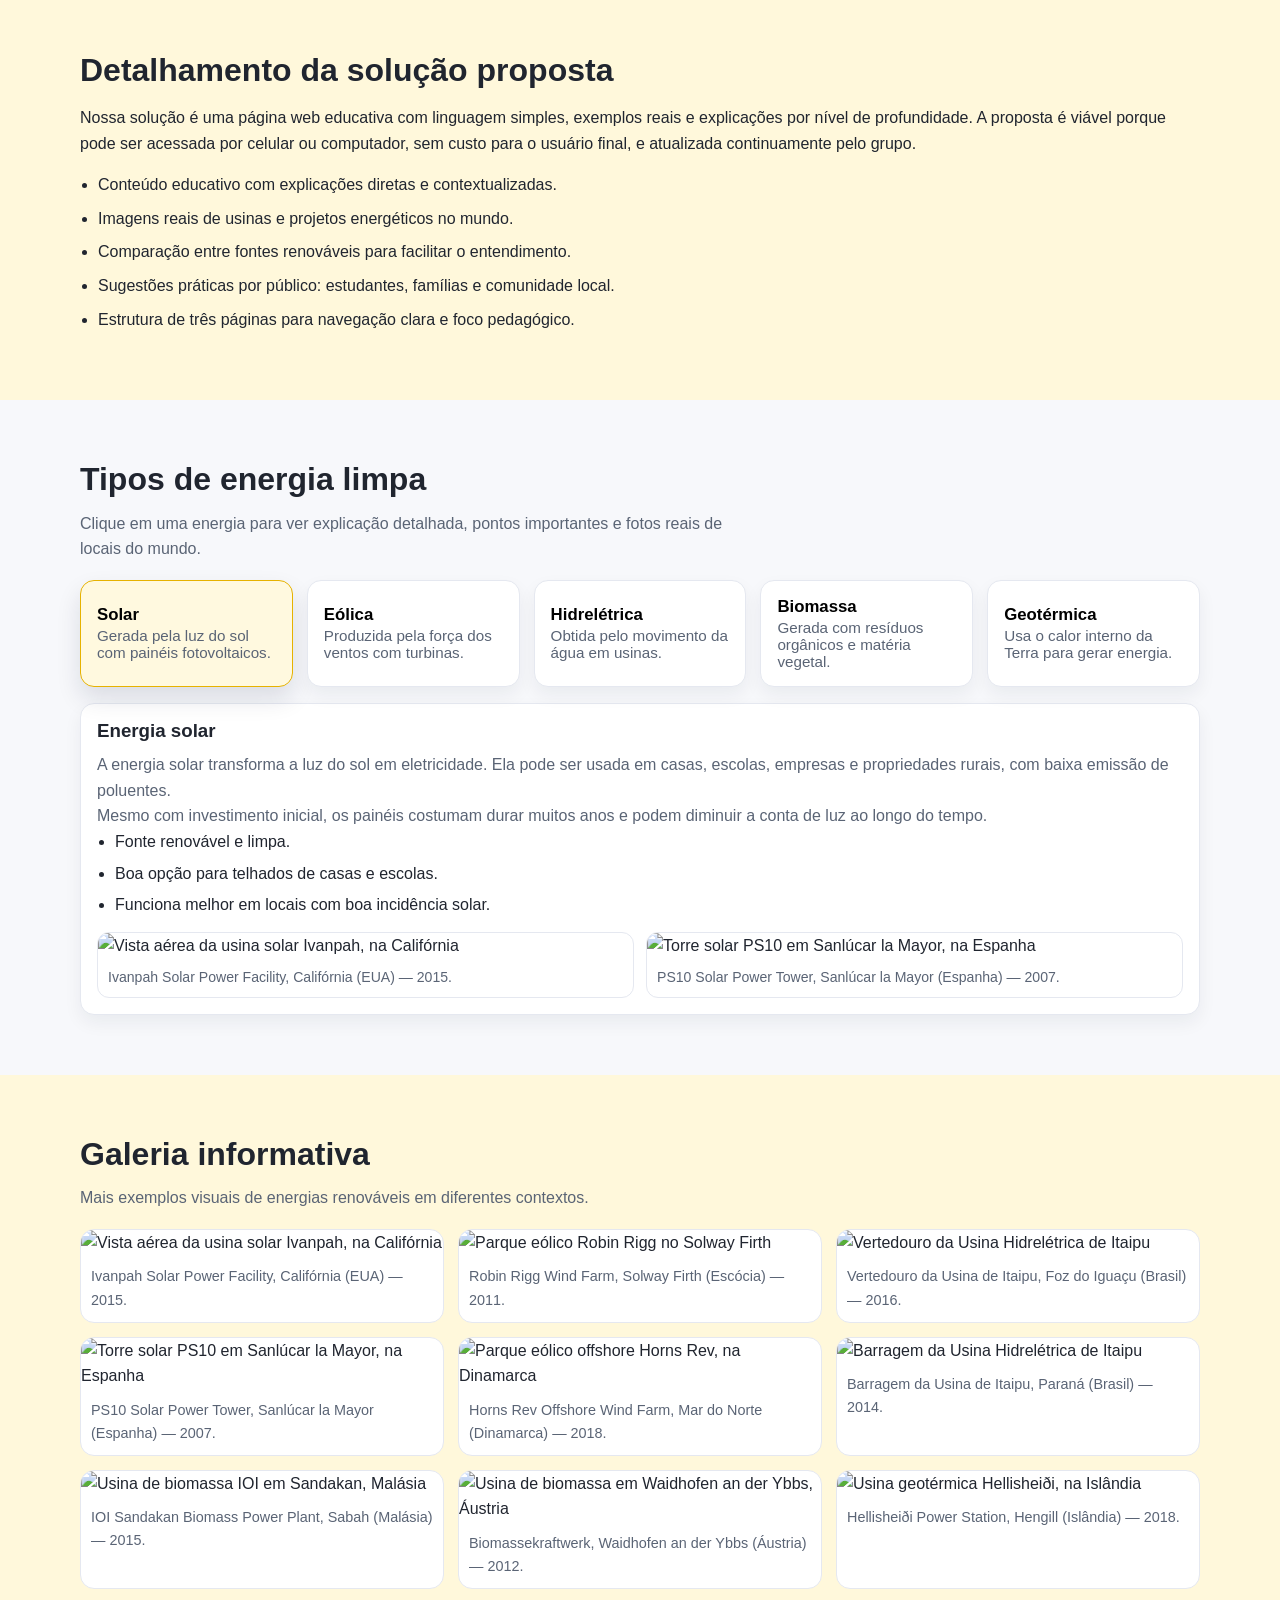
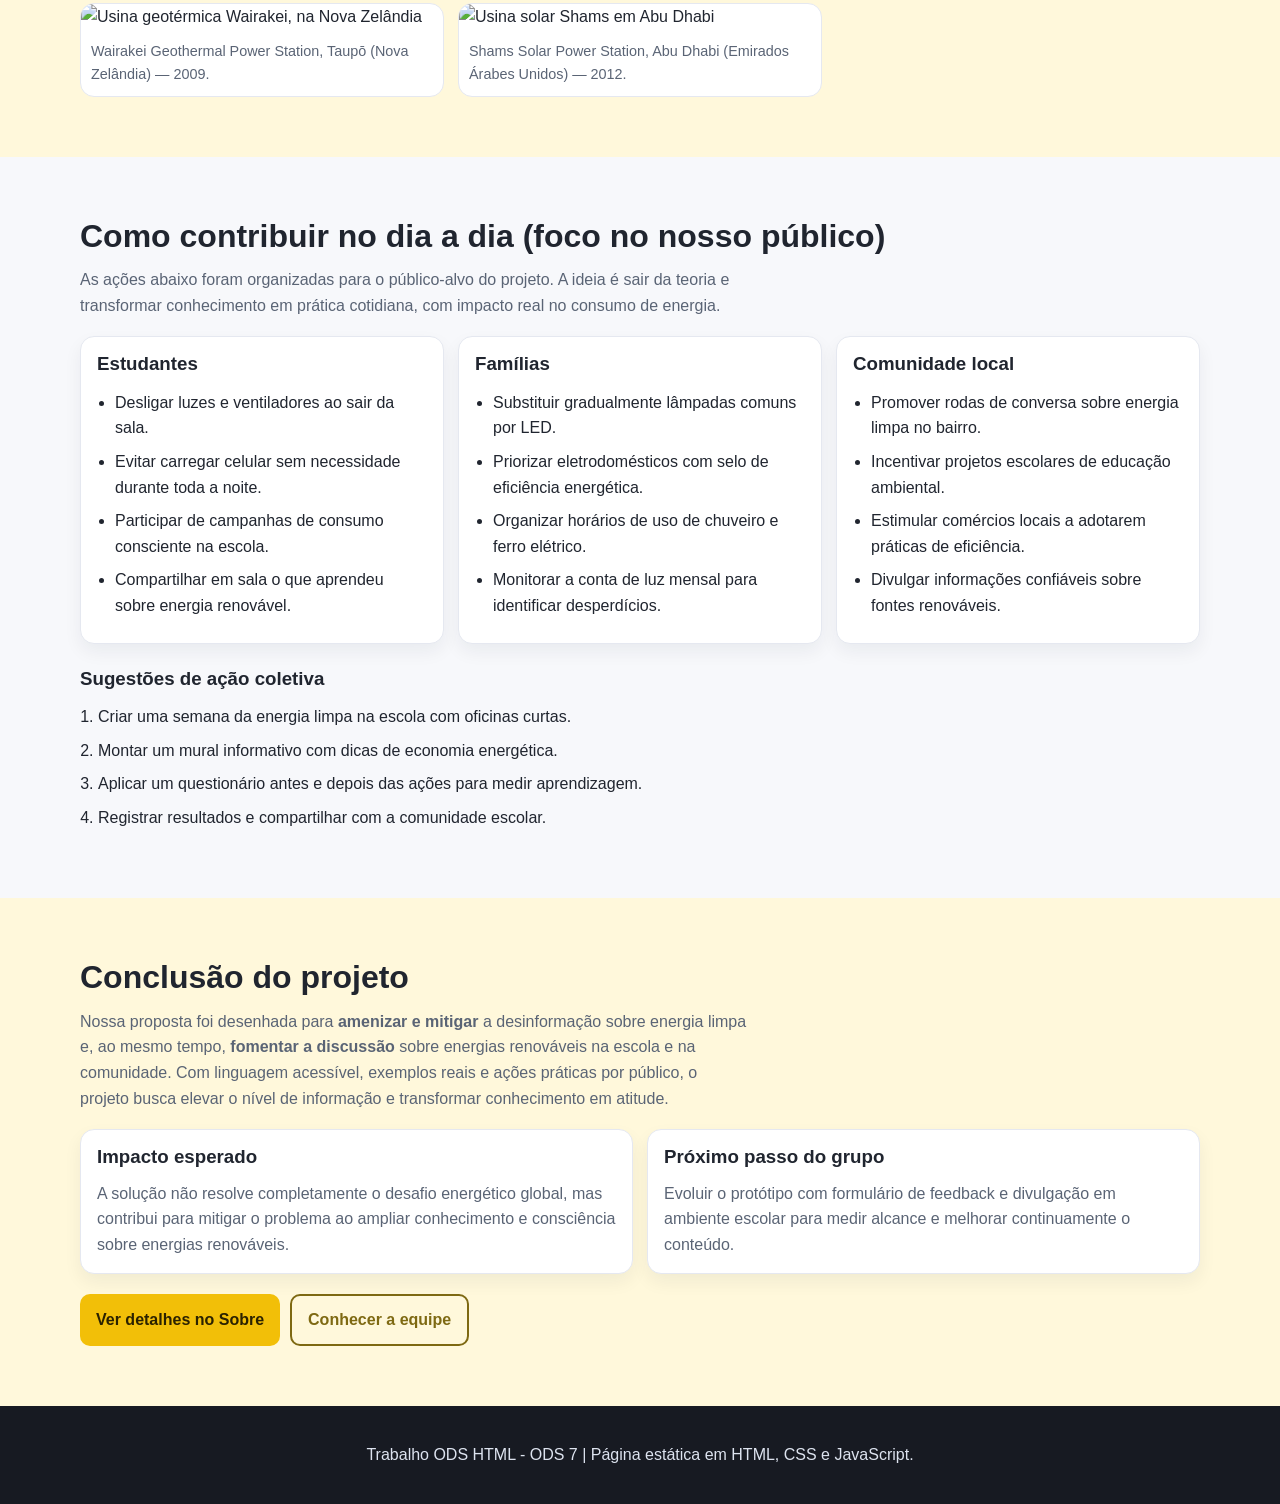
==== commit 35f74576: "Revise ODS 7 section for clarity and audience focus Updated the section on ODS 7 to clarify objectiv" ====
--- a/index.html
+++ b/index.html
@@ -63,28 +63,38 @@
       </div>
     </section>
 
-    <section class="section reveal" id="sobre">
-      <div class="container">
-        <h2>Tema e objetivo da ODS 7</h2>
-        <div class="cards two">
-          <article class="card">
-            <h3>Tema</h3>
-            <p><strong>ODS 7 - Energia Limpa e Acessível.</strong></p>
-            <p>
-              A ODS 7 busca garantir que toda a população tenha acesso à energia moderna, segura e com menor
-              impacto ambiental.
-            </p>
-          </article>
-          <article class="card">
-            <h3>Objetivo</h3>
-            <p>
-              Ampliar o acesso à energia limpa, confiável e acessível para todos, com incentivo a fontes
-              renováveis e uso eficiente da energia.
-            </p>
-          </article>
-        </div>
-      </div>
-    </section>
+   <section class="section reveal" id="sobre">
+  <div class="container">
+    <h2>Tema e objetivos da ODS 7</h2>
+    <div class="cards two">
+      <article class="card">
+        <h3>Tema</h3>
+        <p><strong>ODS 7 - Energia Limpa e Acessível.</strong></p>
+        <p>
+          A ODS 7 busca garantir que toda a população tenha acesso a energia moderna, segura e com menor
+          impacto ambiental.
+        </p>
+      </article>
+      <article class="card">
+        <h3>Objetivo do projeto</h3>
+        <p>
+          Ampliar o acesso a energia limpa, confiável e acessível para todos, com incentivo a fontes
+          renováveis e uso eficiente da energia.
+        </p>
+        <p>
+          No nosso protótipo, isso significa transformar informação técnica em linguagem simples para que
+          estudantes, famílias e comunidade consigam entender o tema e agir de forma prática.
+        </p>
+        <ul class="check-list">
+          <li>Amenizar a desinformação sobre energias renováveis.</li>
+          <li>Mitigar barreiras de entendimento com conteúdo claro e visual.</li>
+          <li>Fomentar a discussão sobre energia limpa no ambiente escolar e local.</li>
+          <li>Elevar o nível de informação do público-alvo para decisões mais conscientes.</li>
+        </ul>
+      </article>
+    </div>
+  </div>
+</section>
 
     <section class="section section-alt reveal" id="problema">
       <div class="container">
@@ -107,21 +117,23 @@
       </div>
     </section>
 
-    <section class="section section-alt reveal" id="solucao">
-      <div class="container">
-        <h2>Detalhamento da solução inicial proposta</h2>
-        <p>
-          Nossa solução é uma página web estática, com linguagem simples e visual atrativo, para explicar tipos de
-          energia limpa, benefícios, desafios e ações práticas que qualquer pessoa pode adotar.
-        </p>
-        <ul class="check-list">
-          <li>Conteúdo educativo com explicações diretas.</li>
-          <li>Imagens e exemplos para facilitar o entendimento.</li>
-          <li>Organização por seções para leitura rápida.</li>
-          <li>Sugestões de atitudes sustentáveis para escola e casa.</li>
-        </ul>
-      </div>
-    </section>
+  <section class="section section-alt reveal" id="solucao">
+  <div class="container">
+    <h2>Detalhamento da solução proposta</h2>
+    <p>
+      Nossa solução é uma página web educativa com linguagem simples, exemplos reais e explicações por nível de
+      profundidade. A proposta é viável porque pode ser acessada por celular ou computador, sem custo para o
+      usuário final, e atualizada continuamente pelo grupo.
+    </p>
+    <ul class="check-list">
+      <li>Conteúdo educativo com explicações diretas e contextualizadas.</li>
+      <li>Imagens reais de usinas e projetos energéticos no mundo.</li>
+      <li>Comparação entre fontes renováveis para facilitar o entendimento.</li>
+      <li>Sugestões práticas por público: estudantes, famílias e comunidade local.</li>
+      <li>Estrutura de três páginas para navegação clara e foco pedagógico.</li>
+    </ul>
+  </div>
+</section>
 
     <section class="section reveal" id="energias">
       <div class="container">
@@ -343,26 +355,61 @@
       </div>
     </section>
 
-    <section class="section reveal" id="acoes">
-      <div class="container">
-        <h2>Como contribuir no dia a dia</h2>
-        <ol class="tips">
-          <li>Apagar luzes e desligar aparelhos quando não estiver usando.</li>
-          <li>Priorizar lâmpadas LED e equipamentos mais eficientes.</li>
-          <li>Evitar desperdício de energia em casa e na escola.</li>
-          <li>Compartilhar informações sobre energias renováveis.</li>
-        </ol>
-      </div>
-    </section>
+  <section class="section reveal" id="acoes">
+  <div class="container">
+    <h2>Como contribuir no dia a dia (foco no nosso público)</h2>
+    <p class="section-intro">
+      As ações abaixo foram organizadas para o público-alvo do projeto. A ideia é sair da teoria e transformar
+      conhecimento em prática cotidiana, com impacto real no consumo de energia.
+    </p>
+    <div class="cards three">
+      <article class="card">
+        <h3>Estudantes</h3>
+        <ul class="check-list">
+          <li>Desligar luzes e ventiladores ao sair da sala.</li>
+          <li>Evitar carregar celular sem necessidade durante toda a noite.</li>
+          <li>Participar de campanhas de consumo consciente na escola.</li>
+          <li>Compartilhar em sala o que aprendeu sobre energia renovável.</li>
+        </ul>
+      </article>
+      <article class="card">
+        <h3>Famílias</h3>
+        <ul class="check-list">
+          <li>Substituir gradualmente lâmpadas comuns por LED.</li>
+          <li>Priorizar eletrodomésticos com selo de eficiência energética.</li>
+          <li>Organizar horários de uso de chuveiro e ferro elétrico.</li>
+          <li>Monitorar a conta de luz mensal para identificar desperdícios.</li>
+        </ul>
+      </article>
+      <article class="card">
+        <h3>Comunidade local</h3>
+        <ul class="check-list">
+          <li>Promover rodas de conversa sobre energia limpa no bairro.</li>
+          <li>Incentivar projetos escolares de educação ambiental.</li>
+          <li>Estimular comércios locais a adotarem práticas de eficiência.</li>
+          <li>Divulgar informações confiáveis sobre fontes renováveis.</li>
+        </ul>
+      </article>
+    </div>
+    <h3 style="margin-top: 24px;">Sugestões de ação coletiva</h3>
+    <ol class="tips">
+      <li>Criar uma semana da energia limpa na escola com oficinas curtas.</li>
+      <li>Montar um mural informativo com dicas de economia energética.</li>
+      <li>Aplicar um questionário antes e depois das ações para medir aprendizagem.</li>
+      <li>Registrar resultados e compartilhar com a comunidade escolar.</li>
+    </ol>
+  </div>
+</section>
 
     <section class="section section-alt reveal" id="conclusao">
       <div class="container">
         <h2>Conclusão do projeto</h2>
         <p class="section-intro">
-          Nossa proposta tem potencial para amenizar o problema da desinformação sobre energia limpa. Ao explicar com
-          linguagem simples, exemplos visuais e comparações práticas, o site ajuda estudantes e comunidade a entender
-          melhor a ODS 7 e tomar decisões mais sustentáveis no dia a dia.
-        </p>
+  Nossa proposta foi desenhada para <strong>amenizar e mitigar</strong> a desinformação sobre energia limpa e,
+  ao mesmo tempo, <strong>fomentar a discussão</strong> sobre energias renováveis na escola e na comunidade.
+  Com linguagem acessível, exemplos reais e ações práticas por público, o projeto busca elevar o nível de
+  informação e transformar conhecimento em atitude.
+</p>
         <div class="cards two">
           <article class="card">
             <h3>Impacto esperado</h3>
--- a/style.css
+++ b/style.css
@@ -1,1122 +1,511 @@
-:root {-
-  --bg: #f7f8fb;-
-  --surface: #ffffff;-
-  --surface-alt: #fff8db;-
-  --text: #20252f;-
-  --muted: #5a6475;-
-  --accent: #f2bf08;-
-  --accent-dark: #d19f00;-
-  --border: #e5e8f0;-
-  --shadow: 0 14px 36px rgba(15, 27, 58, 0.1);-
-}-
--
-* {-
-  box-sizing: border-box;-
-}-
--
-html {-
-  scroll-behavior: smooth;-
-}-
--
-body {-
-  margin: 0;-
-  font-family: "Segoe UI", Tahoma, Geneva, Verdana, sans-serif;-
-  color: var(--text);-
-  background: var(--bg);-
-  line-height: 1.6;-
-}-
--
-img {-
-  max-width: 100%;-
-  display: block;-
-}-
--
-.container {-
-  width: min(1120px, 92%);-
-  margin: 0 auto;-
-}-
--
-.skip-link {-
-  position: absolute;-
-  left: -999px;-
-  top: 12px;-
-  background: #000;-
-  color: #fff;-
-  padding: 10px 14px;-
-  border-radius: 8px;-
-  z-index: 9999;-
-}-
--
-.skip-link:focus {-
-  left: 12px;-
-}-
--
-.site-header {-
-  position: sticky;-
-  top: 0;-
-  z-index: 1000;-
-  background: rgba(255, 255, 255, 0.96);-
-  backdrop-filter: blur(8px);-
-  border-bottom: 1px solid var(--border);-
-}-
--
-.nav-wrap {-
-  display: flex;-
-  align-items: center;-
-  justify-content: space-between;-
-  min-height: 74px;-
-  gap: 12px;-
-}-
--
-.brand {-
-  text-decoration: none;-
-  color: inherit;-
-  display: flex;-
-  align-items: center;-
-  gap: 10px;-
-}-
--
-.brand-badge {-
-  background: var(--accent);-
-  color: #1e1e1e;-
-  font-weight: 800;-
-  border-radius: 999px;-
-  padding: 6px 12px;-
-}-
--
-.brand-text {-
-  font-weight: 700;-
-}-
--
-.site-nav ul {-
-  display: flex;-
-  list-style: none;-
-  padding: 0;-
-  margin: 0;-
-  gap: 18px;-
-}-
--
-.site-nav a {-
-  text-decoration: none;-
-  color: var(--text);-
-  font-weight: 600;-
-  transition: color 120ms ease;-
-}-
--
-.site-nav a.is-active,-
-.site-nav a[aria-current="page"] {-
-  color: var(--accent-dark);-
-}-
--
-.site-nav a:hover,-
-.site-nav a:focus {-
-  color: var(--accent-dark);-
-}-
--
-.nav-toggle {-
-  display: none;-
-  border: 1px solid var(--border);-
-  background: #fff;-
-  border-radius: 10px;-
-  width: 46px;-
-  height: 42px;-
-  cursor: pointer;-
-}-
--
-.nav-toggle span {-
-  display: block;-
-  width: 22px;-
-  height: 2px;-
-  margin: 4px auto;-
-  background: #2b3140;-
-}-
--
-.sr-only {-
-  position: absolute;-
-  width: 1px;-
-  height: 1px;-
-  padding: 0;-
-  margin: -1px;-
-  overflow: hidden;-
-  clip: rect(0, 0, 0, 0);-
-  white-space: nowrap;-
-  border: 0;-
-}-
--
-.hero {-
-  padding: 56px 0 40px;-
-  background: linear-gradient(145deg, #fffdf2, #fff6c7);-
-}-
--
-.page-hero {-
-  padding-top: 44px;-
-}-
--
-.hero-grid {-
-  display: grid;-
-  grid-template-columns: 1.2fr 1fr;-
-  gap: 28px;-
-  align-items: center;-
-}-
--
-.eyebrow {-
-  font-size: 0.85rem;-
-  font-weight: 800;-
-  letter-spacing: 0.8px;-
-  text-transform: uppercase;-
-  color: #805f00;-
-}-
--
-h1,-
-h2,-
-h3 {-
-  margin: 0 0 12px;-
-  line-height: 1.2;-
-}-
--
-h1 {-
-  font-size: clamp(1.8rem, 4vw, 2.7rem);-
-}-
--
-h2 {-
-  font-size: clamp(1.4rem, 2.8vw, 2rem);-
-}-
--
-.hero-text {-
-  color: #2d3340;-
-  font-size: 1.05rem;-
-  max-width: 65ch;-
-}-
--
-.hero-actions {-
-  margin-top: 20px;-
-  display: flex;-
-  flex-wrap: wrap;-
-  gap: 10px;-
-}-
--
-.btn {-
-  display: inline-flex;-
-  align-items: center;-
-  justify-content: center;-
-  text-decoration: none;-
-  font-weight: 700;-
-  border-radius: 10px;-
-  padding: 11px 16px;-
-}-
--
-.btn-primary {-
-  background: var(--accent);-
-  color: #2b2200;-
-}-
--
-.btn-primary:hover,-
-.btn-primary:focus {-
-  background: var(--accent-dark);-
-}-
--
-.btn-outline {-
-  border: 2px solid #7e6912;-
-  color: #7e6912;-
-}-
--
-.btn-outline:hover,-
-.btn-outline:focus {-
-  background: rgba(126, 105, 18, 0.08);-
-}-
--
-.hero-image {-
-  background: #fff;-
-  border: 1px solid var(--border);-
-  border-radius: 16px;-
-  overflow: hidden;-
-  box-shadow: var(--shadow);-
-}-
--
-.hero-image figcaption {-
-  padding: 10px 12px;-
-  font-size: 0.9rem;-
-  color: var(--muted);-
-}-
--
-.section {-
-  padding: 60px 0;-
-}-
--
-.section-intro {-
-  margin: 0 0 18px;-
-  color: var(--muted);-
-  max-width: 75ch;-
-}-
--
-.section-alt {-
-  background: var(--surface-alt);-
-}-
--
-.cards {-
-  display: grid;-
-  gap: 14px;-
-}-
--
-.cards.two {-
-  grid-template-columns: repeat(2, minmax(0, 1fr));-
-}-
--
-.cards.three {-
-  grid-template-columns: repeat(3, minmax(0, 1fr));-
-}-
--
-.energy-grid {-
-  grid-template-columns: repeat(5, minmax(0, 1fr));-
-}-
--
-.energy-tabs {-
-  margin-bottom: 16px;-
-}-
--
-.energy-tab {-
-  border: 1px solid var(--border);-
-  background: #fff;-
-  width: 100%;-
-  text-align: left;-
-  cursor: pointer;-
-  transition: transform 120ms ease, border-color 120ms ease, box-shadow 120ms ease;-
-}-
--
-.energy-tab:hover,-
-.energy-tab:focus {-
-  border-color: #c9d2e5;-
-  transform: translateY(-2px);-
-}-
--
-.energy-tab.is-active {-
-  border-color: #e6b200;-
-  background: #fff9df;-
-  box-shadow: 0 12px 24px rgba(15, 27, 58, 0.12);-
-}-
--
-.energy-tab-title {-
-  display: block;-
-  font-size: 1.05rem;-
-  font-weight: 800;-
-  margin-bottom: 2px;-
-}-
--
-.energy-tab-desc {-
-  display: block;-
-  color: var(--muted);-
-  font-size: 0.95rem;-
-}-
--
-.energy-panels {-
-  padding: 20px;-
-}-
--
-.energy-panel {-
-  display: none;-
-}-
--
-.energy-panel.is-active {-
-  display: block;-
-  animation: energyFade 180ms ease;-
-}-
--
-.energy-panel h3 {-
-  margin-bottom: 10px;-
-}-
--
-.energy-panel p {-
-  margin: 0 0 10px;-
-  color: var(--muted);-
-}-
--
-.energy-points {-
-  margin: 0 0 14px;-
-  padding-left: 18px;-
-}-
--
-.energy-points li {-
-  margin-bottom: 6px;-
-}-
--
-.energy-gallery {-
-  margin-top: 12px;-
-  display: grid;-
-  grid-template-columns: repeat(2, minmax(0, 1fr));-
-  gap: 12px;-
-}-
--
-.energy-gallery figure {-
-  margin: 0;-
-  border: 1px solid var(--border);-
-  border-radius: 12px;-
-  overflow: hidden;-
-  background: #fff;-
-}-
--
-.energy-gallery figcaption {-
-  padding: 8px 10px;-
-  color: var(--muted);-
-  font-size: 0.88rem;-
-}-
--
-.card {-
-  background: var(--surface);-
-  border: 1px solid var(--border);-
-  border-radius: 14px;-
-  padding: 16px;-
-  box-shadow: 0 8px 18px rgba(16, 27, 52, 0.06);-
-}-
--
-.card p {-
-  margin: 0;-
-  color: var(--muted);-
-}-
--
-.check-list,-
-.tips,-
-.members {-
-  margin: 14px 0 0;-
-  padding-left: 18px;-
-}-
--
-.check-list li,-
-.tips li,-
-.members li {-
-  margin-bottom: 8px;-
-}-
--
-.gallery {-
-  display: grid;-
-  grid-template-columns: repeat(3, minmax(0, 1fr));-
-  gap: 14px;-
-}-
--
-.gallery figure {-
-  margin: 0;-
-  border: 1px solid var(--border);-
-  border-radius: 14px;-
-  overflow: hidden;-
-  background: #fff;-
-}-
--
-.gallery figcaption {-
-  padding: 10px;-
-  font-size: 0.9rem;-
-  color: var(--muted);-
-}-
--
-.contact-form {-
-  padding: 20px;-
-}-
--
-.form-grid {-
-  display: grid;-
-  grid-template-columns: repeat(2, minmax(0, 1fr));-
-  gap: 12px;-
-}-
--
-.form-field {-
-  margin-bottom: 12px;-
-}-
--
-.form-field label {-
-  display: block;-
-  margin-bottom: 6px;-
-  font-weight: 700;-
-}-
--
-.form-field input,-
-.form-field select,-
-.form-field textarea {-
-  width: 100%;-
-  border: 1px solid var(--border);-
-  border-radius: 10px;-
-  padding: 10px 12px;-
-  font: inherit;-
-  color: var(--text);-
-  background: #fff;-
-}-
--
-.form-field input:focus,-
-.form-field select:focus,-
-.form-field textarea:focus {-
-  outline: 2px solid rgba(242, 191, 8, 0.5);-
-  outline-offset: 1px;-
-}-
--
-.form-note {-
-  margin: 12px 0 0;-
-  font-weight: 600;-
-  color: #1f5e2e;-
-}-
--
-.site-footer {-
-  background: #171a22;-
-  color: #dde3ef;-
-  padding: 20px 0;-
-  text-align: center;-
-}-
--
-.to-top {-
-  position: fixed;-
-  right: 16px;-
-  bottom: 16px;-
-  border: none;-
-  width: 44px;-
-  height: 44px;-
-  border-radius: 999px;-
-  background: var(--accent);-
-  color: #2b2200;-
-  font-size: 1.2rem;-
-  font-weight: 800;-
-  cursor: pointer;-
-  opacity: 0;-
-  transform: translateY(10px);-
-  pointer-events: none;-
-  transition: opacity 160ms ease, transform 160ms ease;-
-}-
--
-.to-top.visible {-
-  opacity: 1;-
-  transform: translateY(0);-
-  pointer-events: auto;-
-}-
--
-.reveal {-
-  opacity: 0;-
-  transform: translateY(20px);-
-  transition: opacity 500ms ease, transform 500ms ease;-
-}-
--
-.reveal.is-visible {-
-  opacity: 1;-
-  transform: translateY(0);-
-}-
--
-@keyframes energyFade {-
-  from {-
-    opacity: 0;-
-    transform: translateY(6px);-
-  }-
-  to {-
-    opacity: 1;-
-    transform: translateY(0);-
-  }-
-}-
--
-@media (max-width: 980px) {-
-  .hero-grid,-
-  .cards.two,-
-  .cards.three,-
-  .form-grid,-
-  .energy-grid,-
-  .energy-gallery,-
-  .gallery {-
-    grid-template-columns: 1fr 1fr;-
-  }-
-}-
--
-@media (max-width: 760px) {-
-  .nav-toggle {-
-    display: block;-
-  }-
--
-  .site-nav {-
-    position: absolute;-
-    top: 74px;-
-    left: 0;-
-    right: 0;-
-    background: #fff;-
-    border-bottom: 1px solid var(--border);-
-    max-height: 0;-
-    overflow: hidden;-
-    transition: max-height 180ms ease;-
-  }-
--
-  .site-nav ul {-
-    flex-direction: column;-
-    gap: 0;-
-    padding: 8px 0;-
-  }-
--
-  .site-nav a {-
-    display: block;-
-    padding: 10px 4%;-
-  }-
--
-  .site-nav.open {-
-    max-height: 340px;-
-  }-
--
-  .hero-grid,-
-  .cards.two,-
-  .cards.three,-
-  .form-grid,-
-  .energy-grid,-
-  .energy-gallery,-
-  .gallery {-
-    grid-template-columns: 1fr;-
-  }-
-}-
+:root {
+  --bg: #f7f8fb;
+  --surface: #ffffff;
+  --surface-alt: #fff8db;
+  --text: #20252f;
+  --muted: #5a6475;
+  --accent: #f2bf08;
+  --accent-dark: #d19f00;
+  --border: #e5e8f0;
+  --shadow: 0 14px 36px rgba(15, 27, 58, 0.1);
+}
+
+* {
+  box-sizing: border-box;
+}
+
+html {
+  scroll-behavior: smooth;
+}
+
+body {
+  margin: 0;
+  font-family: "Segoe UI", Tahoma, Geneva, Verdana, sans-serif;
+  color: var(--text);
+  background: var(--bg);
+  line-height: 1.6;
+}
+
+img {
+  max-width: 100%;
+  display: block;
+}
+
+.container {
+  width: min(1120px, 92%);
+  margin: 0 auto;
+}
+
+.skip-link {
+  position: absolute;
+  left: -999px;
+  top: 12px;
+  background: #000;
+  color: #fff;
+  padding: 10px 14px;
+  border-radius: 8px;
+  z-index: 9999;
+}
+
+.skip-link:focus {
+  left: 12px;
+}
+
+.site-header {
+  position: sticky;
+  top: 0;
+  z-index: 1000;
+  background: rgba(255, 255, 255, 0.96);
+  backdrop-filter: blur(8px);
+  border-bottom: 1px solid var(--border);
+}
+
+.nav-wrap {
+  display: flex;
+  align-items: center;
+  justify-content: space-between;
+  min-height: 74px;
+  gap: 12px;
+}
+
+.brand {
+  text-decoration: none;
+  color: inherit;
+  display: flex;
+  align-items: center;
+  gap: 10px;
+}
+
+.brand-badge {
+  background: var(--accent);
+  color: #1e1e1e;
+  font-weight: 800;
+  border-radius: 999px;
+  padding: 6px 12px;
+}
+
+.brand-text {
+  font-weight: 700;
+}
+
+.site-nav ul {
+  display: flex;
+  list-style: none;
+  padding: 0;
+  margin: 0;
+  gap: 18px;
+}
+
+.site-nav a {
+  text-decoration: none;
+  color: var(--text);
+  font-weight: 600;
+  transition: color 120ms ease;
+}
+
+.site-nav a.is-active,
+.site-nav a[aria-current="page"],
+.site-nav a:hover,
+.site-nav a:focus {
+  color: var(--accent-dark);
+}
+
+.nav-toggle {
+  display: none;
+  border: 1px solid var(--border);
+  background: #fff;
+  border-radius: 10px;
+  width: 46px;
+  height: 42px;
+  cursor: pointer;
+}
+
+.nav-toggle span {
+  display: block;
+  width: 22px;
+  height: 2px;
+  margin: 4px auto;
+  background: #2b3140;
+}
+
+.sr-only {
+  position: absolute;
+  width: 1px;
+  height: 1px;
+  padding: 0;
+  margin: -1px;
+  overflow: hidden;
+  clip: rect(0, 0, 0, 0);
+  white-space: nowrap;
+  border: 0;
+}
+
+.hero {
+  padding: 56px 0 40px;
+  background: linear-gradient(145deg, #fffdf2, #fff6c7);
+}
+
+.page-hero {
+  padding-top: 44px;
+}
+
+.hero-grid {
+  display: grid;
+  grid-template-columns: 1.2fr 1fr;
+  gap: 28px;
+  align-items: center;
+}
+
+.eyebrow {
+  font-size: 0.85rem;
+  font-weight: 800;
+  letter-spacing: 0.8px;
+  text-transform: uppercase;
+  color: #805f00;
+}
+
+h1,
+h2,
+h3 {
+  margin: 0 0 12px;
+  line-height: 1.2;
+}
+
+h1 {
+  font-size: clamp(1.8rem, 4vw, 2.7rem);
+}
+
+h2 {
+  font-size: clamp(1.4rem, 2.8vw, 2rem);
+}
+
+.hero-text {
+  color: #2d3340;
+  font-size: 1.05rem;
+  max-width: 65ch;
+}
+
+.hero-actions {
+  margin-top: 20px;
+  display: flex;
+  flex-wrap: wrap;
+  gap: 10px;
+}
+
+.btn {
+  display: inline-flex;
+  align-items: center;
+  justify-content: center;
+  text-decoration: none;
+  font-weight: 700;
+  border-radius: 10px;
+  padding: 11px 16px;
+}
+
+.btn-primary {
+  background: var(--accent);
+  color: #2b2200;
+}
+
+.btn-primary:hover,
+.btn-primary:focus {
+  background: var(--accent-dark);
+}
+
+.btn-outline {
+  border: 2px solid #7e6912;
+  color: #7e6912;
+}
+
+.btn-outline:hover,
+.btn-outline:focus {
+  background: rgba(126, 105, 18, 0.08);
+}
+
+.hero-image {
+  background: #fff;
+  border: 1px solid var(--border);
+  border-radius: 16px;
+  overflow: hidden;
+  box-shadow: var(--shadow);
+}
+
+.hero-image figcaption {
+  padding: 10px 12px;
+  font-size: 0.9rem;
+  color: var(--muted);
+}
+
+.section {
+  padding: 60px 0;
+}
+
+.section-intro {
+  margin: 0 0 18px;
+  color: var(--muted);
+  max-width: 75ch;
+}
+
+.section-alt {
+  background: var(--surface-alt);
+}
+
+.cards {
+  display: grid;
+  gap: 14px;
+}
+
+.cards.two {
+  grid-template-columns: repeat(2, minmax(0, 1fr));
+}
+
+.cards.three {
+  grid-template-columns: repeat(3, minmax(0, 1fr));
+}
+
+.energy-grid {
+  grid-template-columns: repeat(5, minmax(0, 1fr));
+}
+
+.energy-tabs {
+  margin-bottom: 16px;
+}
+
+.energy-tab {
+  border: 1px solid var(--border);
+  background: #fff;
+  width: 100%;
+  text-align: left;
+  cursor: pointer;
+  transition: transform 120ms ease, border-color 120ms ease, box-shadow 120ms ease;
+}
+
+.energy-tab:hover,
+.energy-tab:focus {
+  border-color: #c9d2e5;
+  transform: translateY(-2px);
+}
+
+.energy-tab.is-active {
+  border-color: #e6b200;
+  background: #fff9df;
+  box-shadow: 0 12px 24px rgba(15, 27, 58, 0.12);
+}
+
+.energy-tab-title {
+  display: block;
+  font-size: 1.05rem;
+  font-weight: 800;
+  margin-bottom: 2px;
+}
+
+.energy-tab-desc {
+  display: block;
+  color: var(--muted);
+  font-size: 0.95rem;
+}
+
+.energy-panels {
+  padding: 20px;
+}
+
+.energy-panel {
+  display: none;
+}
+
+.energy-panel.is-active {
+  display: block;
+  animation: energyFade 180ms ease;
+}
+
+.energy-panel h3 {
+  margin-bottom: 10px;
+}
+
+.energy-panel p {
+  margin: 0 0 10px;
+  color: var(--muted);
+}
+
+.energy-points {
+  margin: 0 0 14px;
+  padding-left: 18px;
+}
+
+.energy-points li {
+  margin-bottom: 6px;
+}
+
+.energy-gallery {
+  margin-top: 12px;
+  display: grid;
+  grid-template-columns: repeat(2, minmax(0, 1fr));
+  gap: 12px;
+}
+
+.energy-gallery figure {
+  margin: 0;
+  border: 1px solid var(--border);
+  border-radius: 12px;
+  overflow: hidden;
+  background: #fff;
+}
+
+.energy-gallery figcaption {
+  padding: 8px 10px;
+  color: var(--muted);
+  font-size: 0.88rem;
+}
+
+.card {
+  background: var(--surface);
+  border: 1px solid var(--border);
+  border-radius: 14px;
+  padding: 16px;
+  box-shadow: 0 8px 18px rgba(16, 27, 52, 0.06);
+}
+
+.card p {
+  margin: 0;
+  color: var(--muted);
+}
+
+.check-list,
+.tips,
+.members {
+  margin: 14px 0 0;
+  padding-left: 18px;
+}
+
+.check-list li,
+.tips li,
+.members li {
+  margin-bottom: 8px;
+}
+
+.gallery {
+  display: grid;
+  grid-template-columns: repeat(3, minmax(0, 1fr));
+  gap: 14px;
+}
+
+.gallery figure {
+  margin: 0;
+  border: 1px solid var(--border);
+  border-radius: 14px;
+  overflow: hidden;
+  background: #fff;
+}
+
+.gallery figcaption {
+  padding: 10px;
+  font-size: 0.9rem;
+  color: var(--muted);
+}
+
+.site-footer {
+  background: #171a22;
+  color: #dde3ef;
+  padding: 20px 0;
+  text-align: center;
+}
+
+.to-top {
+  position: fixed;
+  right: 16px;
+  bottom: 16px;
+  border: none;
+  width: 44px;
+  height: 44px;
+  border-radius: 999px;
+  background: var(--accent);
+  color: #2b2200;
+  font-size: 1.2rem;
+  font-weight: 800;
+  cursor: pointer;
+  opacity: 0;
+  transform: translateY(10px);
+  pointer-events: none;
+  transition: opacity 160ms ease, transform 160ms ease;
+}
+
+.to-top.visible {
+  opacity: 1;
+  transform: translateY(0);
+  pointer-events: auto;
+}
+
+.reveal {
+  opacity: 0;
+  transform: translateY(20px);
+  transition: opacity 500ms ease, transform 500ms ease;
+}
+
+.reveal.is-visible {
+  opacity: 1;
+  transform: translateY(0);
+}
+
+@keyframes energyFade {
+  from {
+    opacity: 0;
+    transform: translateY(6px);
+  }
+  to {
+    opacity: 1;
+    transform: translateY(0);
+  }
+}
+
+@media (max-width: 980px) {
+  .hero-grid,
+  .cards.two,
+  .cards.three,
+  .energy-grid,
+  .energy-gallery,
+  .gallery {
+    grid-template-columns: 1fr 1fr;
+  }
+}
+
+@media (max-width: 760px) {
+  .nav-toggle {
+    display: block;
+  }
+
+  .site-nav {
+    position: absolute;
+    top: 74px;
+    left: 0;
+    right: 0;
+    background: #fff;
+    border-bottom: 1px solid var(--border);
+    max-height: 0;
+    overflow: hidden;
+    transition: max-height 180ms ease;
+  }
+
+  .site-nav ul {
+    flex-direction: column;
+    gap: 0;
+    padding: 8px 0;
+  }
+
+  .site-nav a {
+    display: block;
+    padding: 10px 4%;
+  }
+
+  .site-nav.open {
+    max-height: 340px;
+  }
+
+  .hero-grid,
+  .cards.two,
+  .cards.three,
+  .energy-grid,
+  .energy-gallery,
+  .gallery {
+    grid-template-columns: 1fr;
+  }
+}
